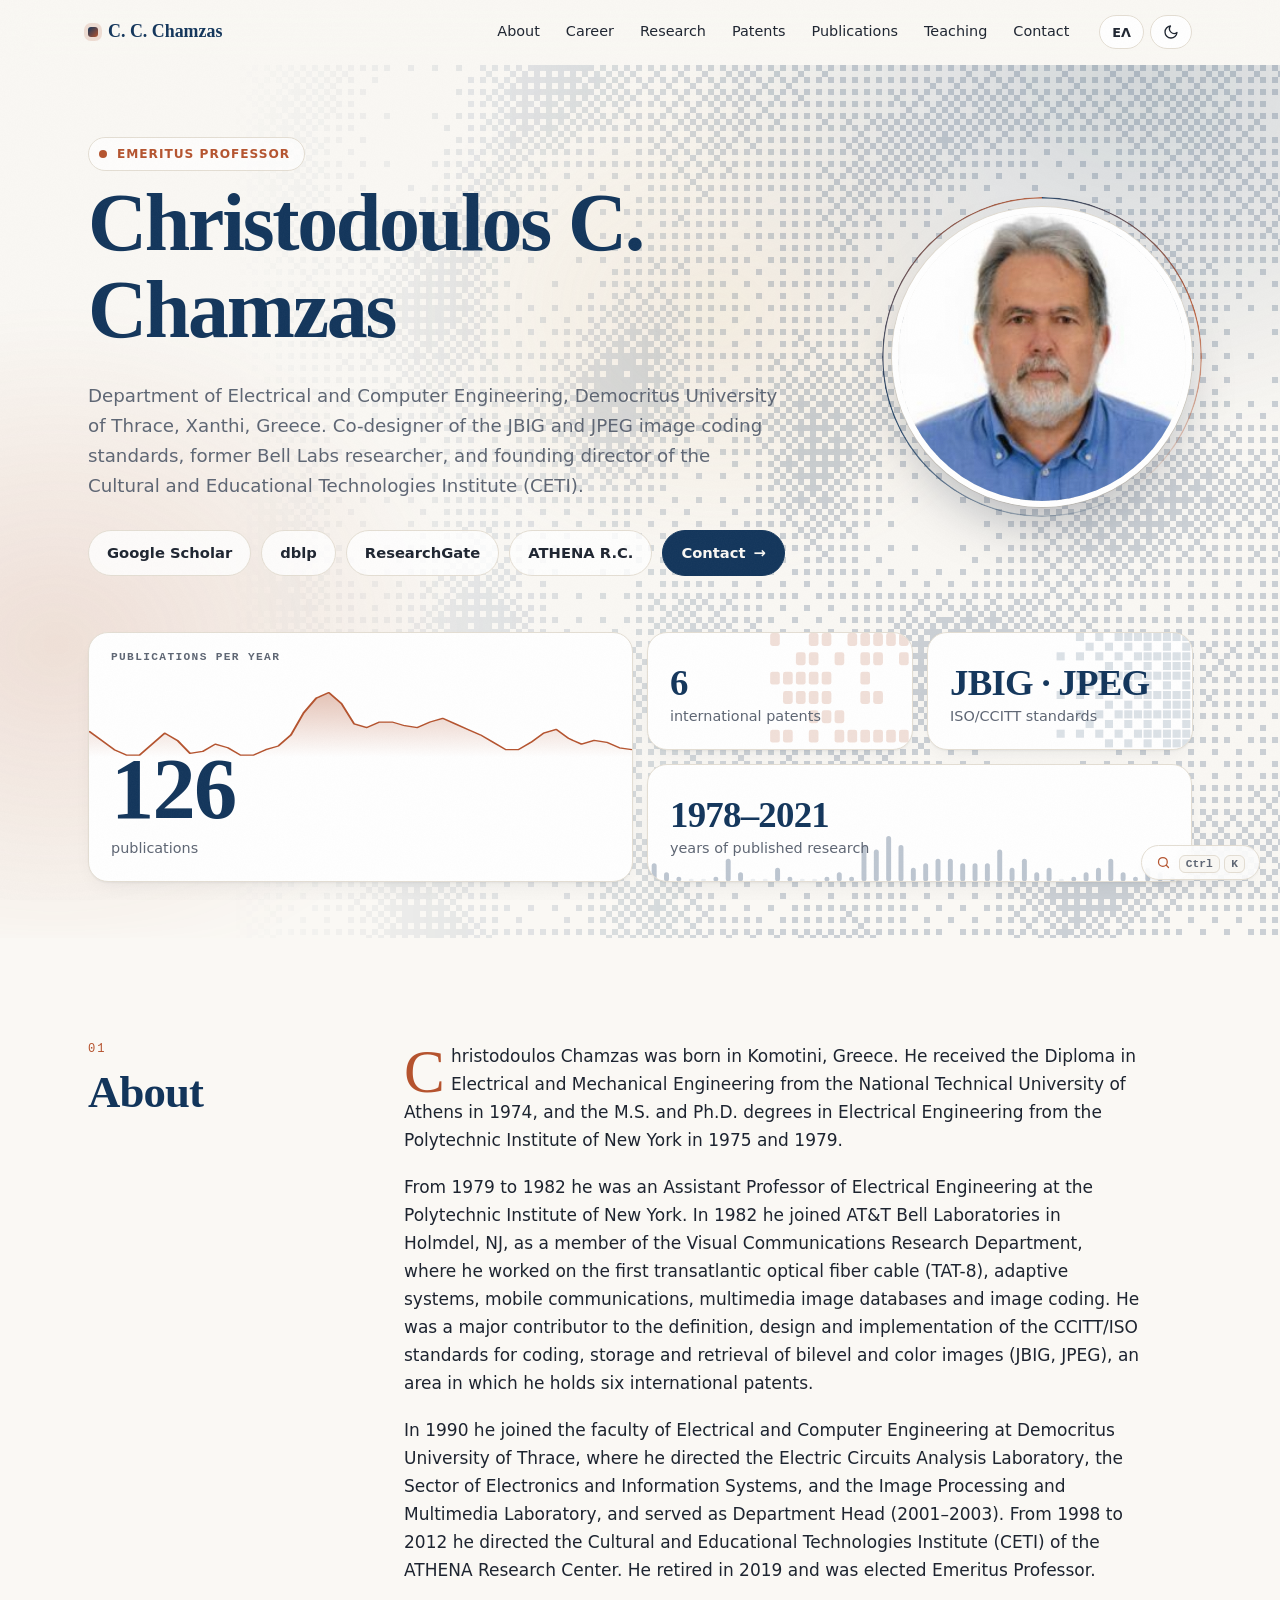
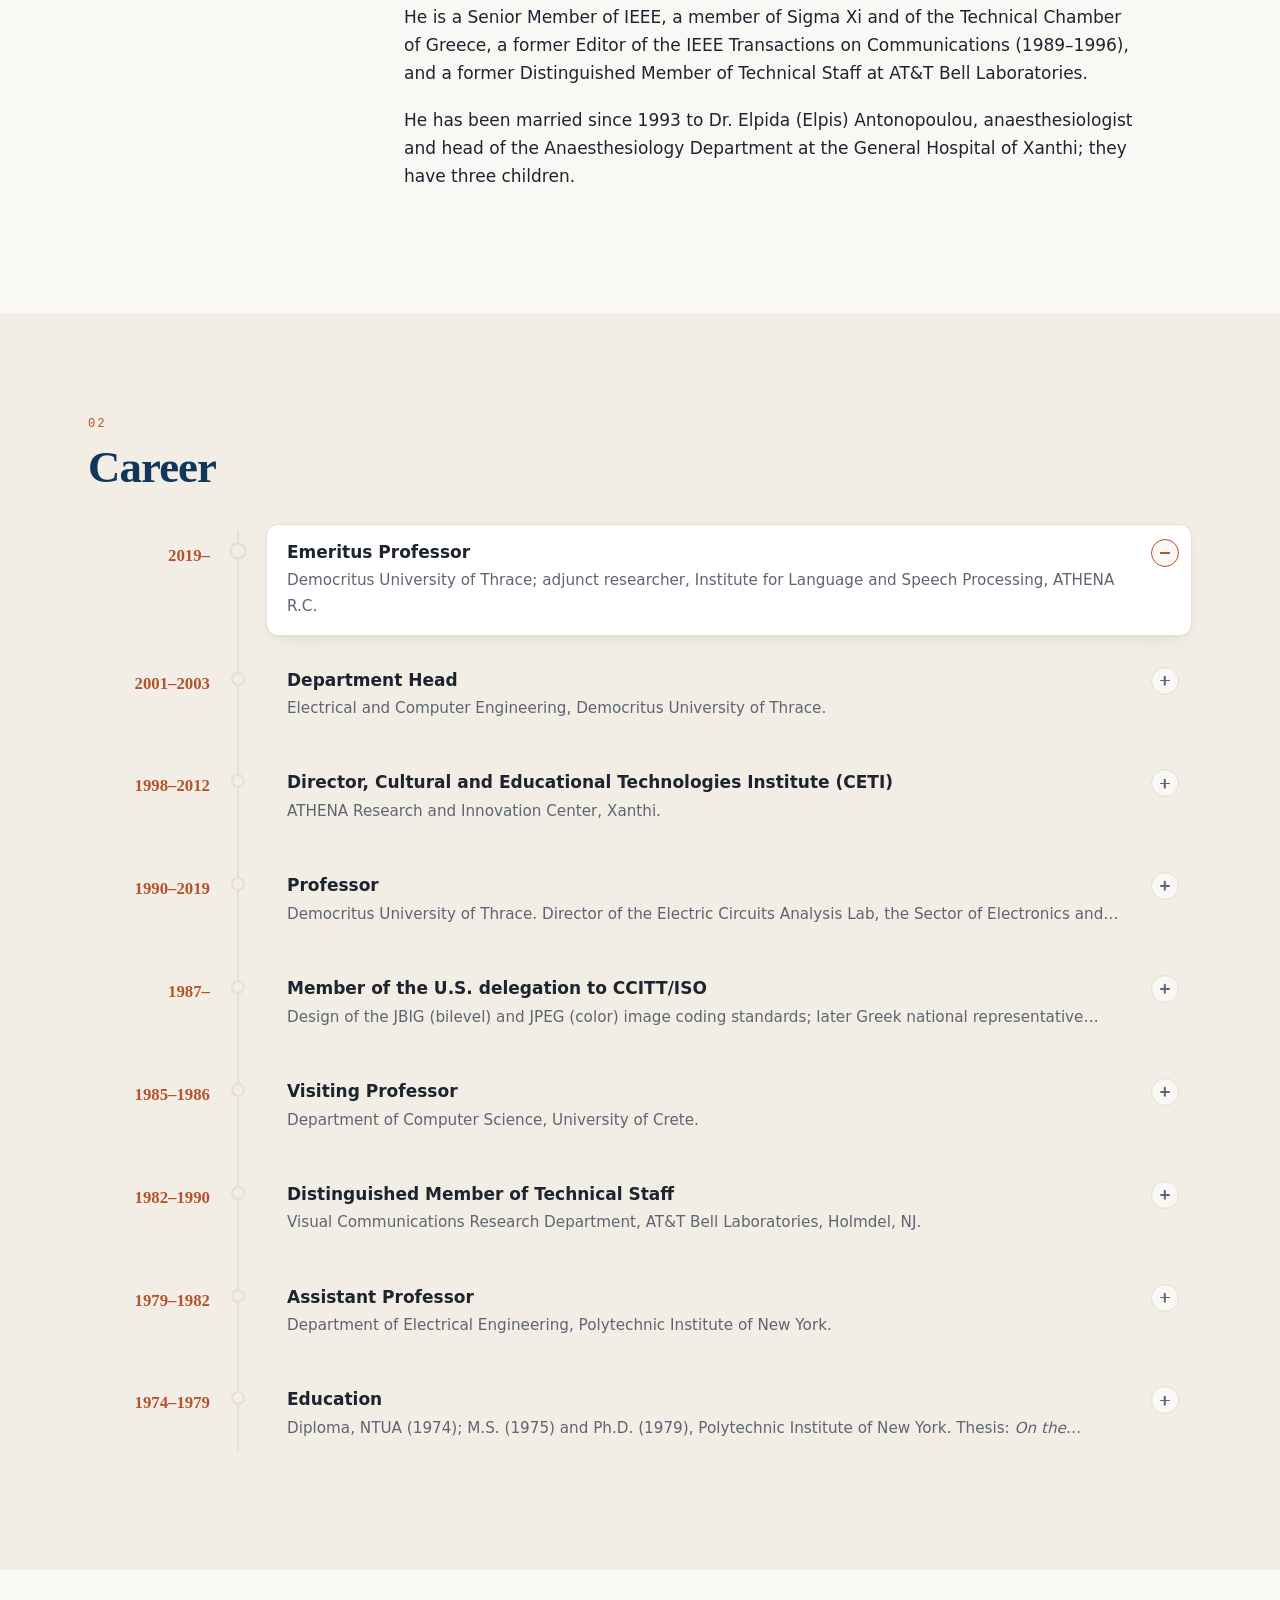
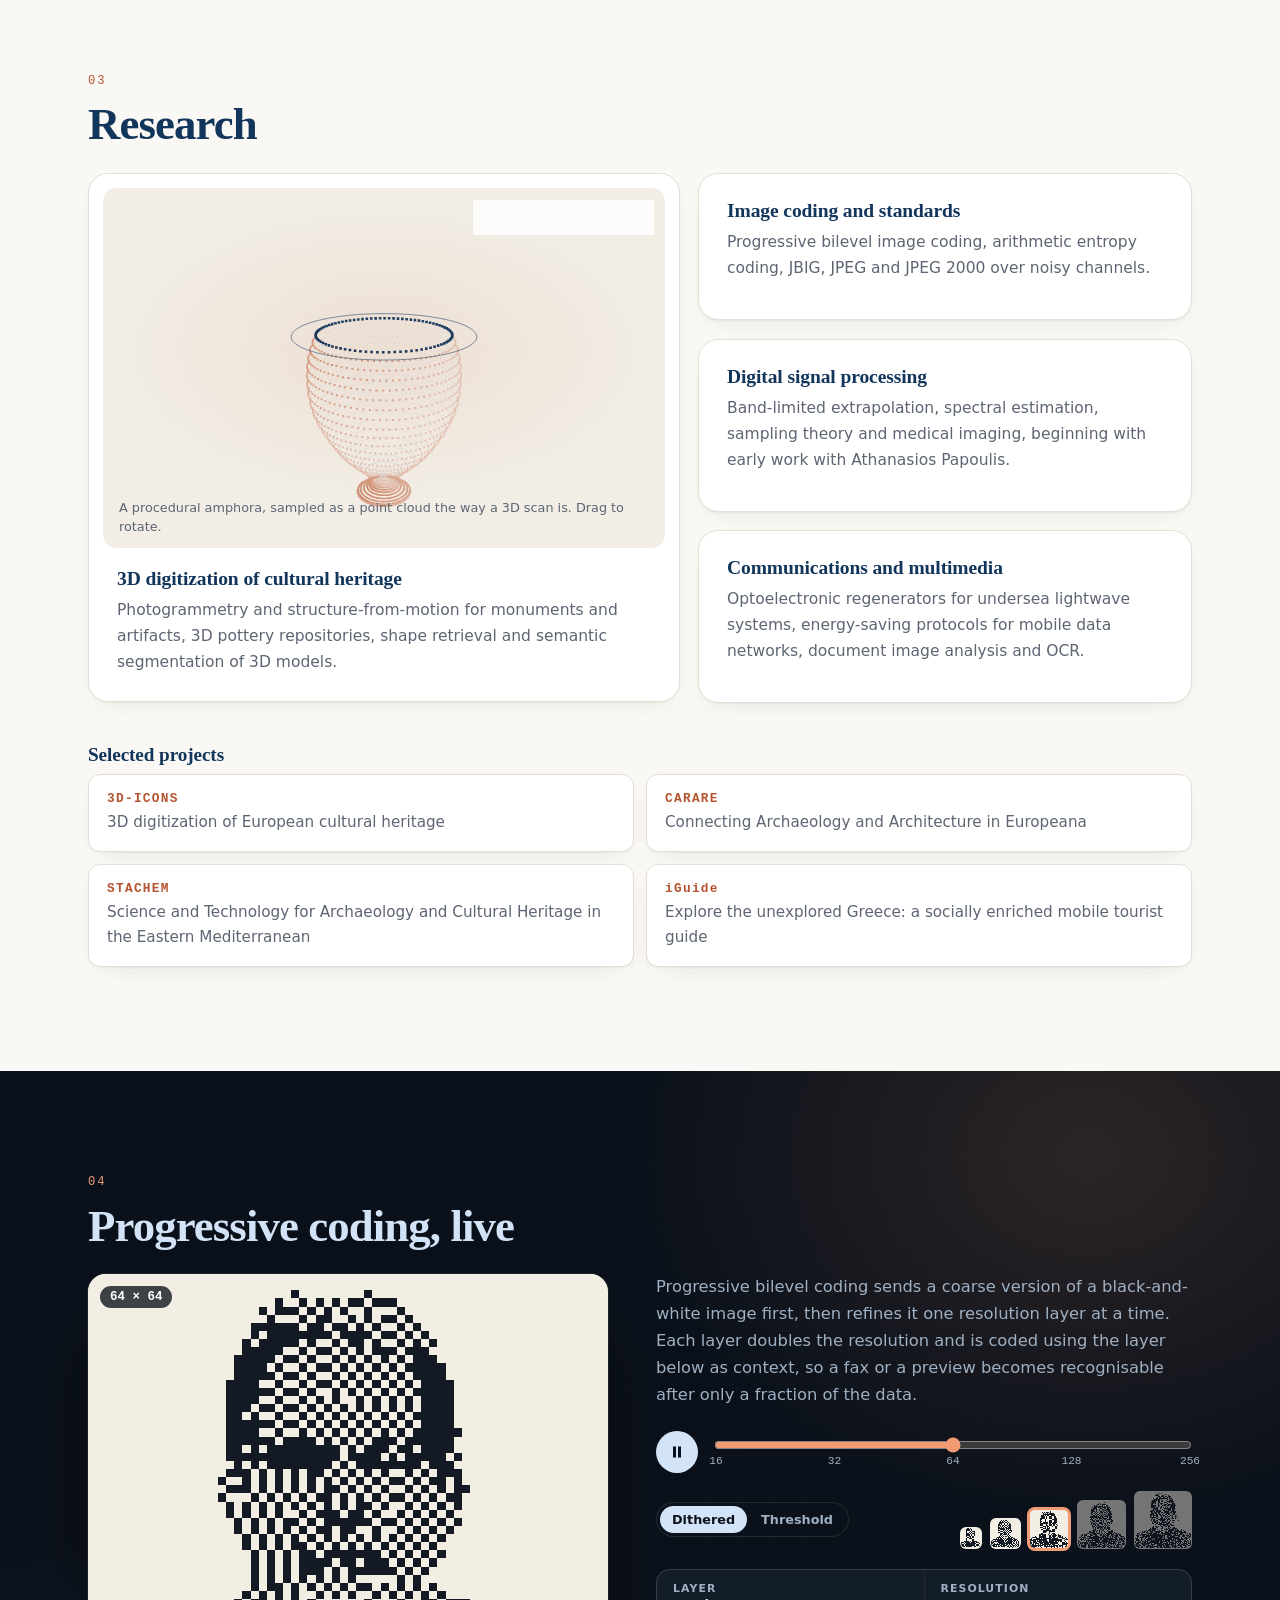
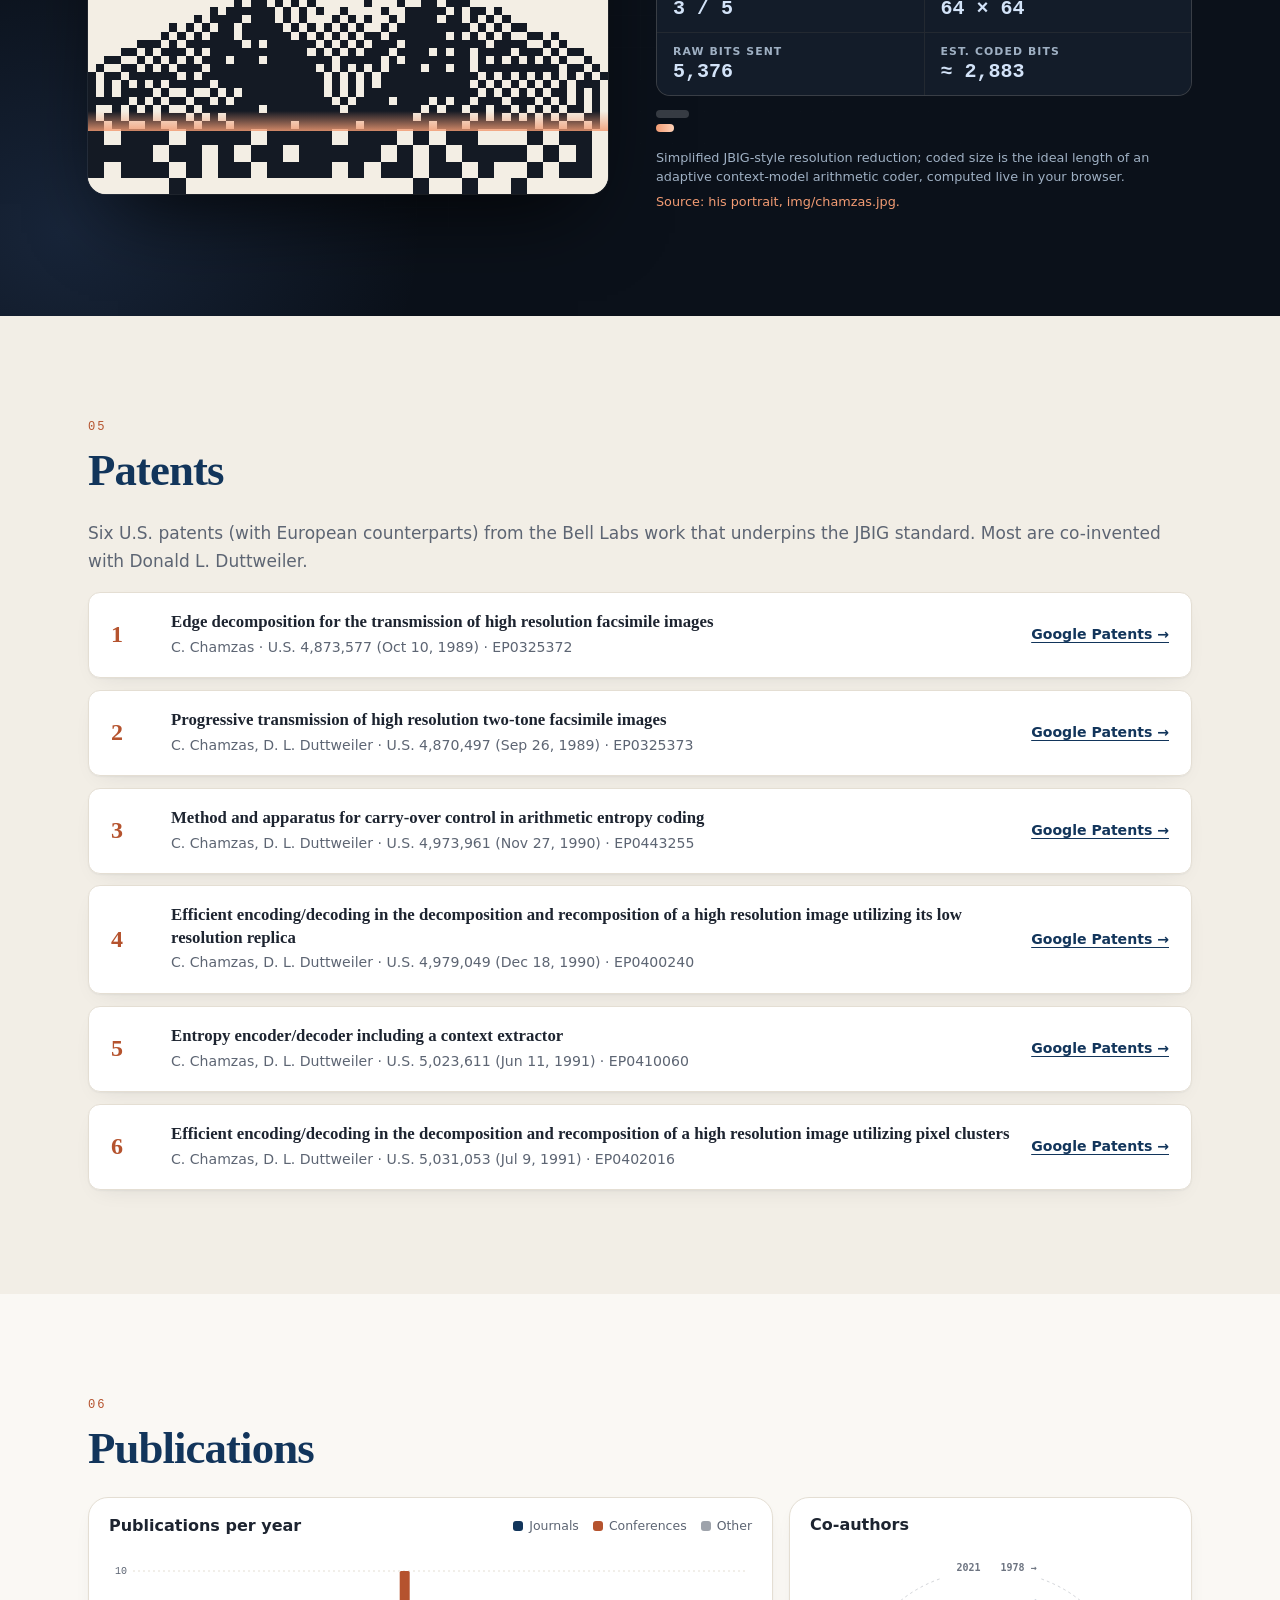
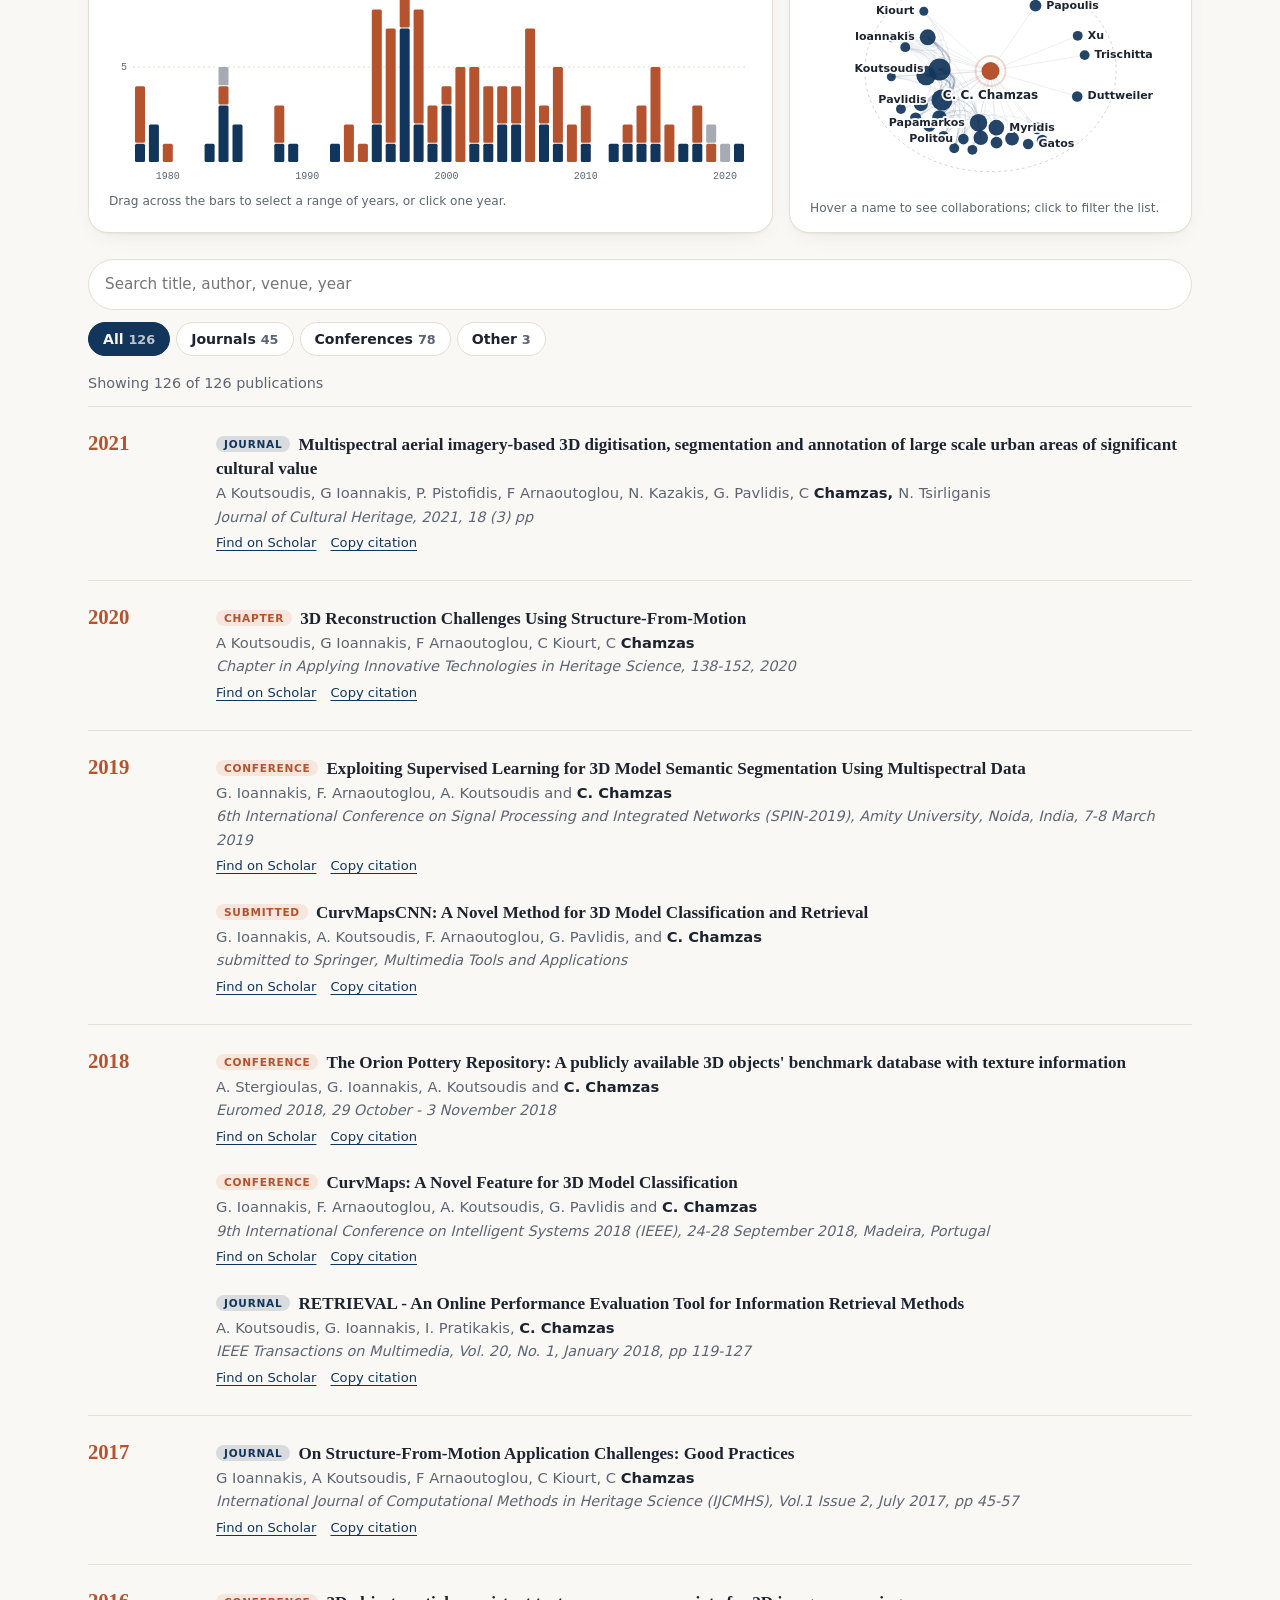
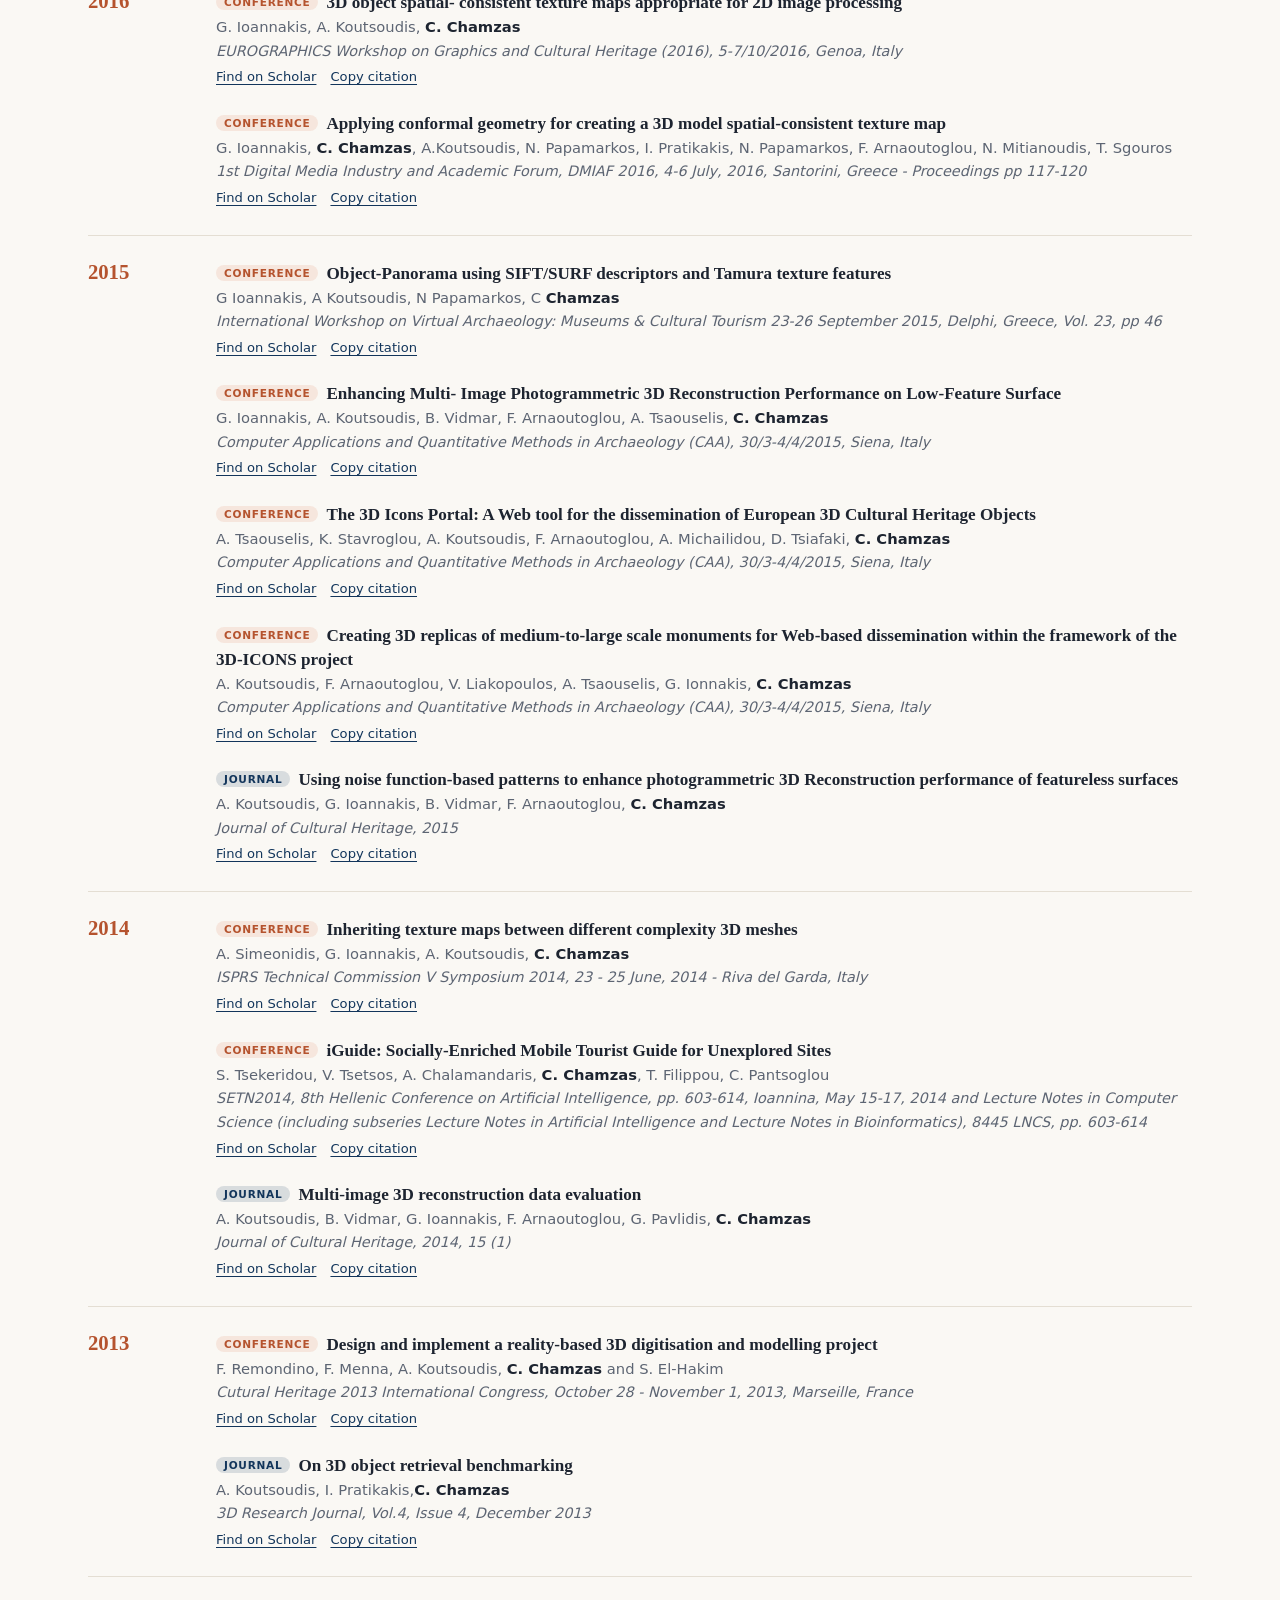
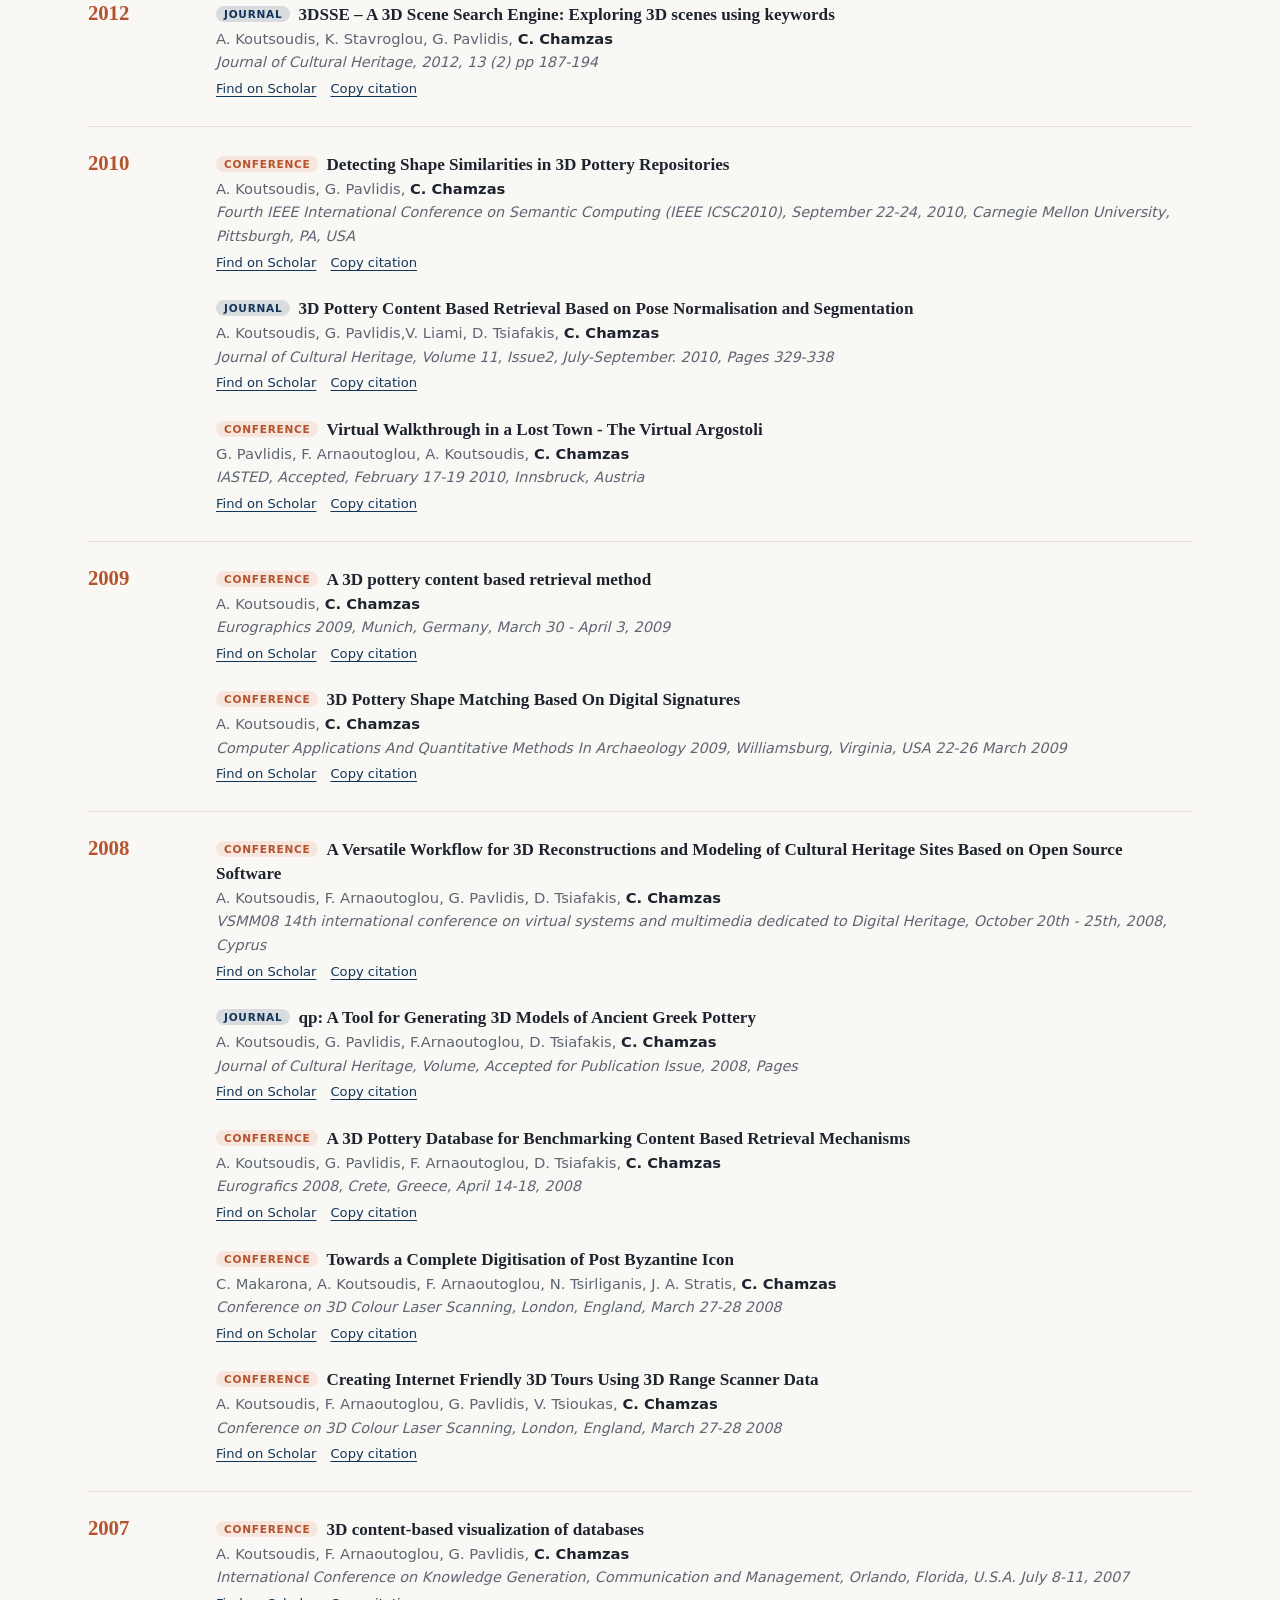
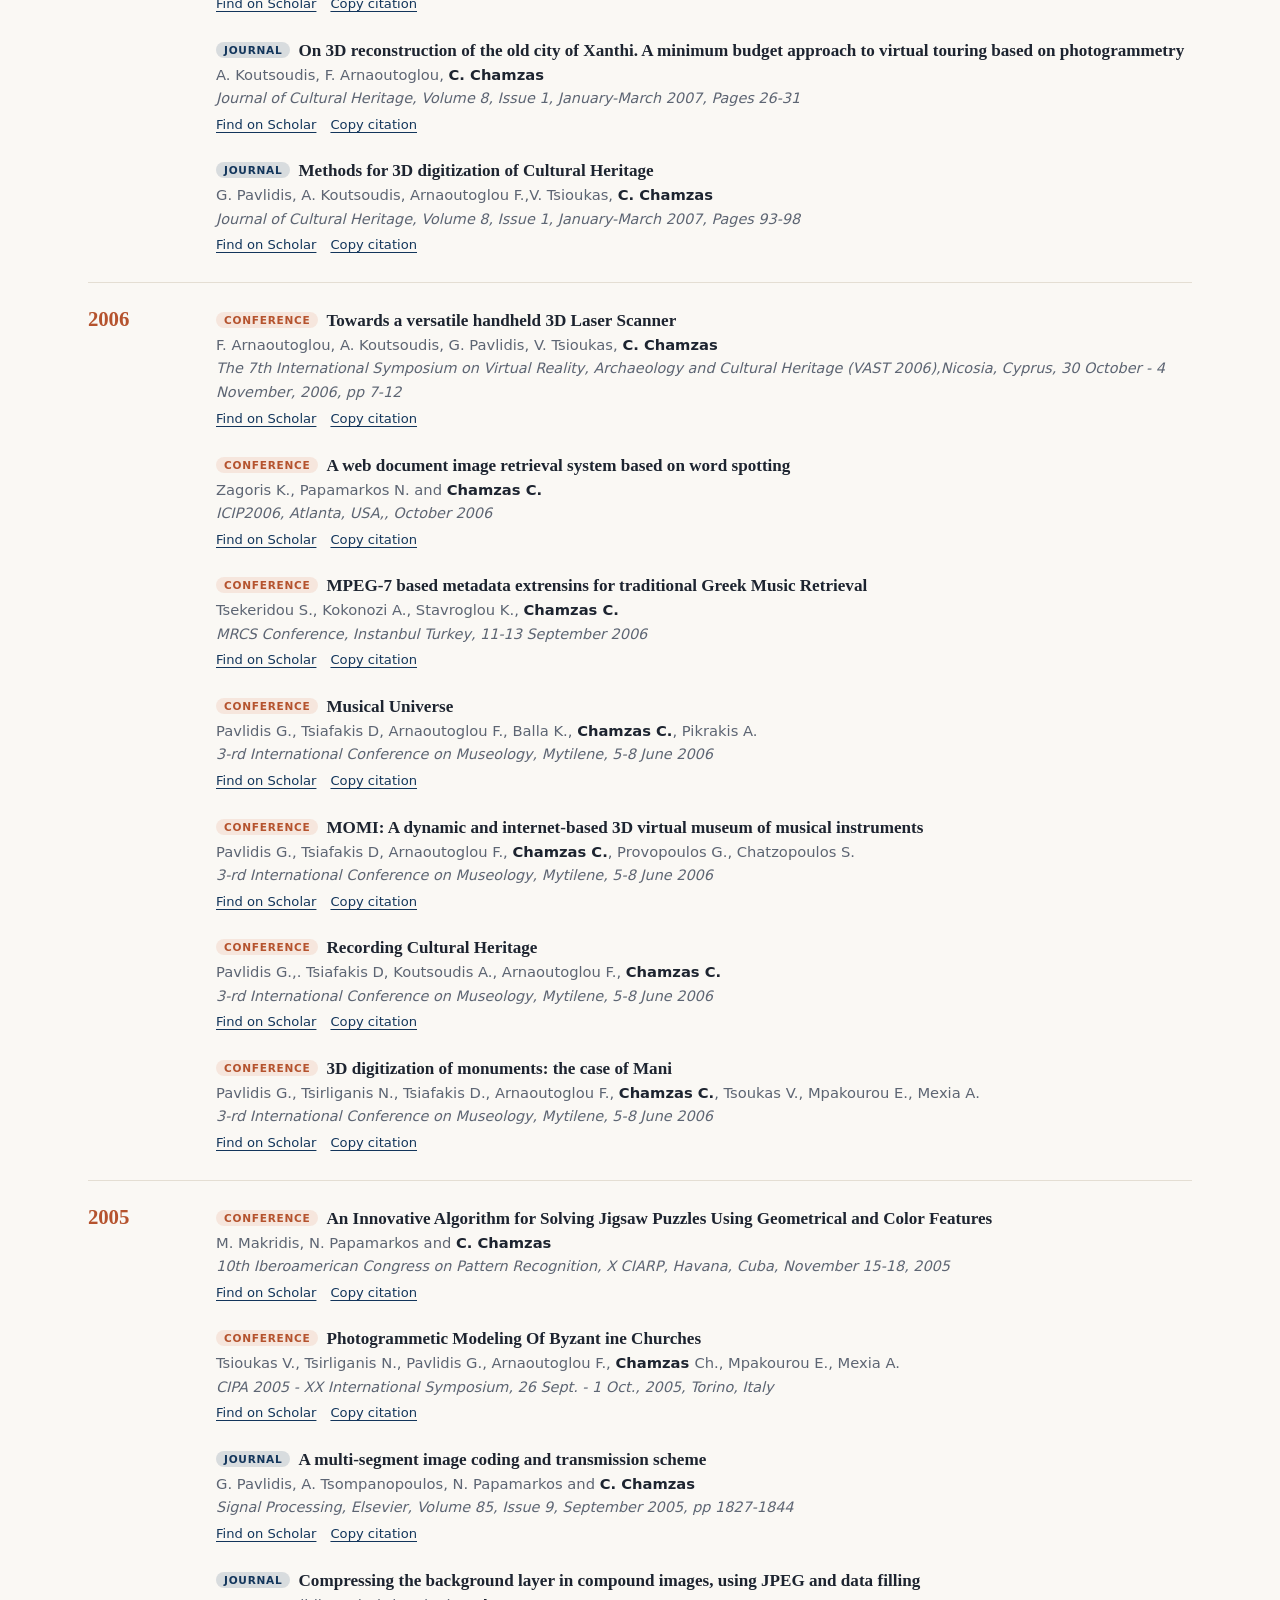
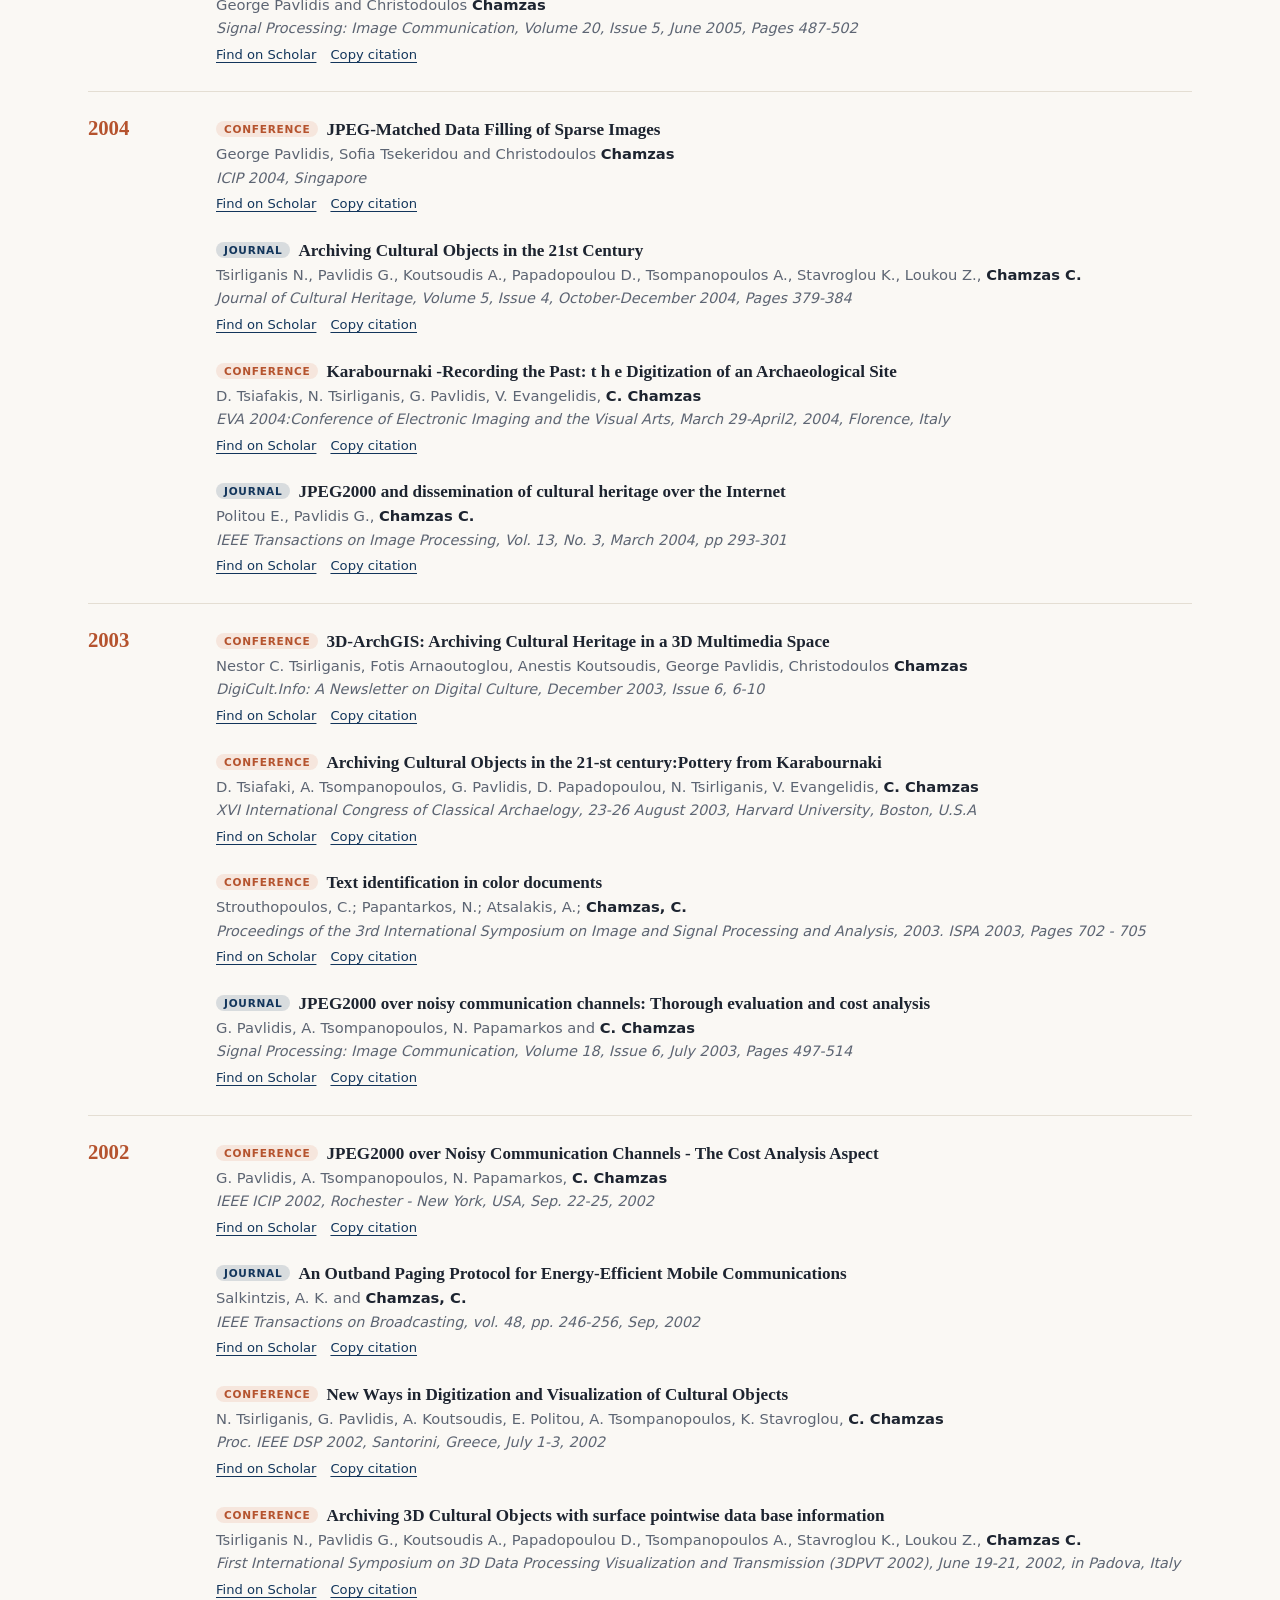
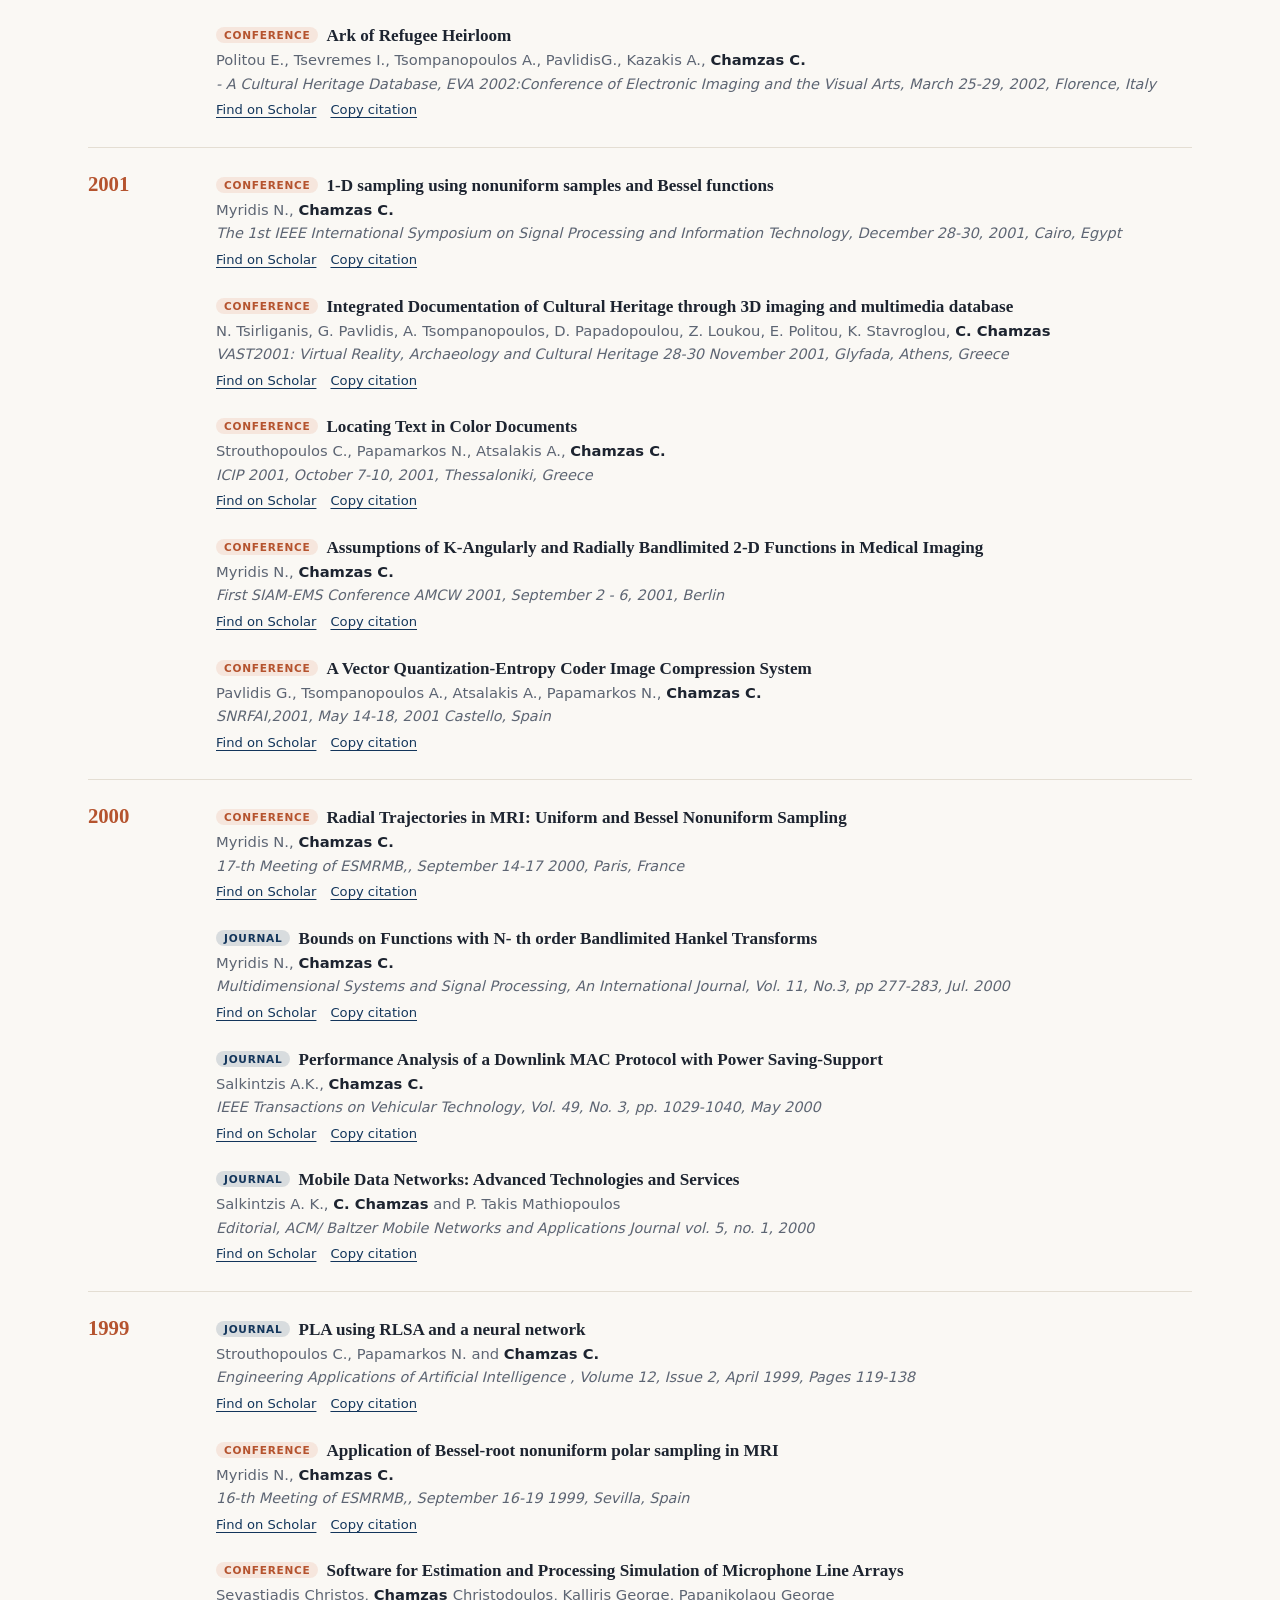
==== index.html @ 230f62c9 "upload site" ====
<!doctype html>
<html lang="en">
<head>
<meta charset="utf-8">
<meta name="viewport" content="width=device-width, initial-scale=1">
<title>Christodoulos C. Chamzas | Emeritus Professor, Democritus University of Thrace</title>
<meta name="description" content="Christodoulos C. Chamzas, Emeritus Professor of Electrical and Computer Engineering, Democritus University of Thrace. Image coding (JBIG, JPEG), digital signal processing, and 3D digitization of cultural heritage.">
<meta name="color-scheme" content="light dark">
<meta name="theme-color" content="#12355b">
<meta name="author" content="Christodoulos C. Chamzas">
<link rel="icon" href="data:image/svg+xml,%3Csvg xmlns='http://www.w3.org/2000/svg' viewBox='0 0 64 64'%3E%3Crect width='64' height='64' rx='14' fill='%2312355b'/%3E%3Ctext x='32' y='44' font-family='Georgia,serif' font-size='34' font-weight='700' text-anchor='middle' fill='%23f4efe6'%3ECC%3C/text%3E%3C/svg%3E">
<link rel="apple-touch-icon" href="img/chamzas.jpg">
<meta property="og:type" content="profile">
<meta property="og:title" content="Christodoulos C. Chamzas, Emeritus Professor">
<meta property="og:description" content="Emeritus Professor of Electrical and Computer Engineering, Democritus University of Thrace. Image coding (JBIG, JPEG), signal processing and 3D digitization of cultural heritage.">
<meta property="og:image" content="img/chamzas.jpg">
<meta property="og:locale" content="en_US">
<meta property="og:locale:alternate" content="el_GR">
<meta name="twitter:card" content="summary">
<script type="application/ld+json">
{"@context":"https://schema.org","@type":"Person","name":"Christodoulos C. Chamzas","alternateName":"Χριστόδουλος Χαμζάς",
 "jobTitle":"Emeritus Professor","affiliation":{"@type":"CollegeOrUniversity","name":"Democritus University of Thrace"},
 "alumniOf":{"@type":"CollegeOrUniversity","name":"Polytechnic Institute of New York"},
 "knowsAbout":["Image coding","JBIG","JPEG","Digital signal processing","3D digitization","Cultural heritage"],
 "sameAs":["https://scholar.google.gr/citations?user=bjpi_U8AAAAJ","https://www.researchgate.net/profile/Christodoulos-Chamzas","https://www.athenarc.gr/en/people/238","http://dsp.ee.duth.gr/~chamzas/"]}
</script>
<link rel="stylesheet" href="core.css">
<link rel="stylesheet" href="style.css">
<script>
  // Apply saved language and theme before first paint to avoid a flash.
  (function () {
    var lang = localStorage.getItem('lang') || 'en';
    var theme = localStorage.getItem('theme');
    document.documentElement.lang = lang;
    if (theme) document.documentElement.dataset.theme = theme;
    document.documentElement.classList.add('js');
  })();
</script>
</head>
<body>
<a class="skip" href="#about"><span class="en">Skip to content</span><span class="el">Μετάβαση στο περιεχόμενο</span></a>

<header class="topbar">
  <nav class="wrap nav">
    <a class="brand" href="#top">
      <span class="en">C. C. Chamzas</span><span class="el">Χ. Χ. Χαμζάς</span>
    </a>
    <button class="menu-btn" aria-label="Menu" aria-expanded="false"><span></span></button>
    <ul class="links">
      <li><a href="#about"><span class="en">About</span><span class="el">Βιογραφικό</span></a></li>
      <li><a href="#career"><span class="en">Career</span><span class="el">Πορεία</span></a></li>
      <li><a href="#research"><span class="en">Research</span><span class="el">Έρευνα</span></a></li>
      <li><a href="#patents"><span class="en">Patents</span><span class="el">Ευρεσιτεχνίες</span></a></li>
      <li><a href="#publications"><span class="en">Publications</span><span class="el">Δημοσιεύσεις</span></a></li>
      <li><a href="#teaching"><span class="en">Teaching</span><span class="el">Διδασκαλία</span></a></li>
      <li><a href="#contact"><span class="en">Contact</span><span class="el">Επικοινωνία</span></a></li>
    </ul>
    <div class="toggles">
      <button id="lang-btn" class="pill magnetic" title="Ελληνικά / English"><span class="en">ΕΛ</span><span class="el">EN</span></button>
      <button id="theme-btn" class="pill magnetic" data-label-en="Toggle dark mode" data-label-el="Εναλλαγή σκούρου θέματος">&#9680;</button>
    </div>
  </nav>
</header>

<main id="top">

  <!-- Hero -->
  <section class="hero">
    <canvas class="hero-canvas" id="hero-canvas" aria-hidden="true"></canvas>
    <div class="wrap hero-grid">
      <div class="hero-text">
        <p class="eyebrow rise" style="--d:0">
          <span class="en">Emeritus Professor</span><span class="el">Ομότιμος Καθηγητής</span>
        </p>
        <h1>
          <span class="en">Christodoulos C. Chamzas</span><span class="el">Χριστόδουλος Χ. Χαμζάς</span>
        </h1>
        <p class="lede rise" style="--d:3">
          <span class="en">Department of Electrical and Computer Engineering, Democritus University of Thrace, Xanthi, Greece.
            Co-designer of the JBIG and JPEG image coding standards, former Bell Labs researcher, and founding
            director of the Cultural and Educational Technologies Institute (CETI).</span>
          <span class="el">Τμήμα Ηλεκτρολόγων Μηχανικών και Μηχανικών Υπολογιστών, Δημοκρίτειο Πανεπιστήμιο Θράκης, Ξάνθη.
            Συνδιαμορφωτής των προτύπων κωδικοποίησης εικόνας JBIG και JPEG, πρώην ερευνητής των Bell Laboratories
            και Διευθυντής του Ινστιτούτου Πολιτιστικής και Εκπαιδευτικής Τεχνολογίας (ΙΠΕΤ).</span>
        </p>
        <ul class="hero-links rise" style="--d:4">
          <li><a class="magnetic" href="https://scholar.google.gr/citations?user=bjpi_U8AAAAJ&amp;hl=en" target="_blank" rel="noopener">Google Scholar</a></li>
          <li><a class="magnetic" href="https://dblp.org/search?q=Christodoulos+Chamzas" target="_blank" rel="noopener">dblp</a></li>
          <li><a class="magnetic" href="https://www.researchgate.net/profile/Christodoulos-Chamzas" target="_blank" rel="noopener">ResearchGate</a></li>
          <li><a class="magnetic" href="https://www.athenarc.gr/en/people/238" target="_blank" rel="noopener">ATHENA R.C.</a></li>
          <li><a href="#contact" class="primary magnetic"><span class="en">Contact</span><span class="el">Επικοινωνία</span></a></li>
        </ul>
      </div>
      <div class="portrait-frame rise" style="--d:2">
        <img class="portrait" src="img/chamzas.jpg" alt="Portrait of Christodoulos C. Chamzas" width="220" height="220">
      </div>
    </div>
    <div class="wrap bento stats">
      <div class="tile fx-card big">
        <div class="tile-art" id="art-pubs" aria-hidden="true"></div>
        <p class="tile-kicker"><span class="en">Publications per year</span><span class="el">Δημοσιεύσεις ανά έτος</span></p>
        <strong id="stat-pubs" data-count="126">126</strong><span class="en">publications</span><span class="el">δημοσιεύσεις</span>
      </div>
      <div class="tile fx-card">
        <div class="tile-art" id="art-pat" aria-hidden="true"></div>
        <strong data-count="6">6</strong><span class="en">international patents</span><span class="el">διεθνή διπλώματα ευρεσιτεχνίας</span>
      </div>
      <div class="tile fx-card std">
        <div class="tile-art" id="art-std" aria-hidden="true"></div>
        <strong>JBIG · JPEG</strong><span class="en">ISO/CCITT standards</span><span class="el">πρότυπα ISO/CCITT</span>
      </div>
      <div class="tile fx-card wide">
        <div class="tile-art" id="art-years" aria-hidden="true"></div>
        <strong>1978&ndash;2021</strong><span class="en">years of published research</span><span class="el">χρόνια δημοσιευμένης έρευνας</span>
      </div>
    </div>
  </section>

  <!-- About -->
  <section id="about" class="section">
    <div class="wrap two-col">
      <h2><span class="en">About</span><span class="el">Σύντομο βιογραφικό</span></h2>
      <div class="prose">
        <div class="en">
          <p>Christodoulos Chamzas was born in Komotini, Greece. He received the Diploma in Electrical and Mechanical
            Engineering from the National Technical University of Athens in 1974, and the M.S. and Ph.D. degrees in
            Electrical Engineering from the Polytechnic Institute of New York in 1975 and 1979.</p>
          <p>From 1979 to 1982 he was an Assistant Professor of Electrical Engineering at the Polytechnic Institute of
            New York. In 1982 he joined AT&amp;T Bell Laboratories in Holmdel, NJ, as a member of the Visual
            Communications Research Department, where he worked on the first transatlantic optical fiber cable (TAT-8),
            adaptive systems, mobile communications, multimedia image databases and image coding. He was a major
            contributor to the definition, design and implementation of the CCITT/ISO standards for coding, storage and
            retrieval of bilevel and color images (JBIG, JPEG), an area in which he holds six international patents.</p>
          <p>In 1990 he joined the faculty of Electrical and Computer Engineering at Democritus University of Thrace,
            where he directed the Electric Circuits Analysis Laboratory, the Sector of Electronics and Information
            Systems, and the Image Processing and Multimedia Laboratory, and served as Department Head (2001&ndash;2003).
            From 1998 to 2012 he directed the Cultural and Educational Technologies Institute (CETI) of the ATHENA
            Research Center. He retired in 2019 and was elected Emeritus Professor.</p>
          <p>He is a Senior Member of IEEE, a member of Sigma Xi and of the Technical Chamber of Greece, a former
            Editor of the IEEE Transactions on Communications (1989&ndash;1996), and a former Distinguished Member of
            Technical Staff at AT&amp;T Bell Laboratories.</p>
          <p class="family">He has been married since 1993 to Dr. Elpida (Elpis) Antonopoulou, anaesthesiologist and head of the Anaesthesiology Department at the General Hospital of Xanthi; they have three children.</p>
        </div>
        <div class="el">
          <p>Ο Χριστόδουλος Χαμζάς γεννήθηκε στην Κομοτηνή. Πήρε το Δίπλωμα Ηλεκτρολόγου Μηχανολόγου Μηχανικού από
            το Εθνικό Μετσόβιο Πολυτεχνείο το 1974 και το Μάστερ και το Διδακτορικό από το Polytechnic Institute of
            New York το 1975 και 1979 αντίστοιχα. Κατά τη διάρκεια των σπουδών του εργάστηκε σε βιομηχανίες στην
            Ελλάδα, την Πορτογαλία, την Αγγλία και τις Ηνωμένες Πολιτείες.</p>
          <p>Από το 1979 έως το 1982 ήταν Assistant Professor στο Τμήμα Ηλεκτρολόγων Μηχανικών του Polytechnic
            Institute of New York. Από το 1982 έως το 1990 εργάστηκε στα Bell Laboratories, στο Holmdel του New Jersey,
            ως ερευνητής του Visual Communications Research Department. Εκεί ασχολήθηκε με την κατασκευή του πρώτου
            οπτικού υπερατλαντικού καλωδίου (TAT-8), με αυτοπροσαρμοζόμενα συστήματα, κινητές τηλεπικοινωνίες, βάσεις
            δεδομένων εικόνων και συμπίεση εικόνων. Από το 1987 ήταν μέλος της αντιπροσωπείας των Ηνωμένων Πολιτειών
            στο CCITT και στον ISO, όπου διαδραμάτισε σημαντικό ρόλο στη σχεδίαση των προτύπων κωδικοποίησης έγχρωμων
            (JPEG) και ασπρόμαυρων (JBIG) εικόνων, περιοχή στην οποία κατέχει έξι διεθνή διπλώματα ευρεσιτεχνίας.</p>
          <p>Από το 1990 είναι Καθηγητής στο Δημοκρίτειο Πανεπιστήμιο Θράκης, όπου διετέλεσε Διευθυντής του
            Εργαστηρίου Ανάλυσης Ηλεκτρικών Κυκλωμάτων, του Τομέα Ηλεκτρονικής και Τεχνολογίας Συστημάτων Πληροφορικής
            και Πρόεδρος του Τμήματος (2001&ndash;2003). Από το 1998 έως το 2012 ήταν Διευθυντής του Ινστιτούτου
            Πολιτιστικής και Εκπαιδευτικής Τεχνολογίας (ΙΠΕΤ) του Ερευνητικού Κέντρου «Αθηνά». Συνταξιοδοτήθηκε το
            2019 και εξελέγη Ομότιμος Καθηγητής.</p>
          <p>Είναι Senior Member του IEEE, μέλος του Sigma Xi, διακεκριμένος ερευνητής των AT&amp;T Bell Laboratories
            και μέλος του Τεχνικού Επιμελητηρίου Ελλάδας. Διετέλεσε συντάκτης για τις Ψηφιακές Τηλεπικοινωνίες στο
            περιοδικό IEEE Transactions on Communications.</p>
          <p class="family">Είναι παντρεμένος από το 1993 με τη Δρ. Ελπίδα Αντωνοπούλου, αναισθησιολόγο και Συντονίστρια Διευθύντρια του Αναισθησιολογικού Τμήματος του Γ.Ν. Ξάνθης· έχουν τρία παιδιά.</p>
        </div>
      </div>
    </div>
  </section>

  <!-- Career timeline -->
  <section id="career" class="section alt">
    <div class="wrap">
      <h2><span class="en">Career</span><span class="el">Επαγγελματική πορεία</span></h2>
      <ol class="timeline">
        <li><time>2019&ndash;</time>
          <div><b class="en">Emeritus Professor</b><b class="el">Ομότιμος Καθηγητής</b>
          <p class="en">Democritus University of Thrace; adjunct researcher, Institute for Language and Speech Processing, ATHENA R.C.</p>
          <p class="el">Δημοκρίτειο Πανεπιστήμιο Θράκης· συνεργαζόμενος ερευνητής, Ινστιτούτο Επεξεργασίας του Λόγου, Ε.Κ. «Αθηνά».</p></div></li>
        <li><time>2001&ndash;2003</time>
          <div><b class="en">Department Head</b><b class="el">Πρόεδρος Τμήματος</b>
          <p class="en">Electrical and Computer Engineering, Democritus University of Thrace.</p>
          <p class="el">Τμήμα Ηλεκτρολόγων Μηχανικών και Μηχανικών Υπολογιστών, Δ.Π.Θ.</p></div></li>
        <li><time>1998&ndash;2012</time>
          <div><b class="en">Director, Cultural and Educational Technologies Institute (CETI)</b><b class="el">Διευθυντής, Ινστιτούτο Πολιτιστικής και Εκπαιδευτικής Τεχνολογίας (ΙΠΕΤ)</b>
          <p class="en">ATHENA Research and Innovation Center, Xanthi.</p>
          <p class="el">Ερευνητικό Κέντρο «Αθηνά», Ξάνθη.</p></div></li>
        <li><time>1990&ndash;2019</time>
          <div><b class="en">Professor</b><b class="el">Καθηγητής</b>
          <p class="en">Democritus University of Thrace. Director of the Electric Circuits Analysis Lab, the Sector of Electronics and Information Systems, and the Image Processing and Multimedia Lab.</p>
          <p class="el">Δημοκρίτειο Πανεπιστήμιο Θράκης. Διευθυντής του Εργαστηρίου Ανάλυσης Ηλεκτρικών Κυκλωμάτων, του Τομέα Ηλεκτρονικής και Τεχνολογίας Συστημάτων Πληροφορικής και της Μονάδας Επεξεργασίας Εικόνας και Πολυμέσων.</p></div></li>
        <li><time>1987&ndash;</time>
          <div><b class="en">Member of the U.S. delegation to CCITT/ISO</b><b class="el">Μέλος της αντιπροσωπείας των Η.Π.Α. στο CCITT/ISO</b>
          <p class="en">Design of the JBIG (bilevel) and JPEG (color) image coding standards; later Greek national representative (ELOT).</p>
          <p class="el">Σχεδίαση των προτύπων JBIG και JPEG· αργότερα εθνικός εκπρόσωπος της Ελλάδας (ΕΛΟΤ).</p></div></li>
        <li><time>1985&ndash;1986</time>
          <div><b class="en">Visiting Professor</b><b class="el">Επισκέπτης Καθηγητής</b>
          <p class="en">Department of Computer Science, University of Crete.</p>
          <p class="el">Τμήμα Επιστήμης Υπολογιστών, Πανεπιστήμιο Κρήτης.</p></div></li>
        <li><time>1982&ndash;1990</time>
          <div><b class="en">Distinguished Member of Technical Staff</b><b class="el">Διακεκριμένος Ερευνητής</b>
          <p class="en">Visual Communications Research Department, AT&amp;T Bell Laboratories, Holmdel, NJ.</p>
          <p class="el">Visual Communications Research Department, AT&amp;T Bell Laboratories, Holmdel, N.J.</p></div></li>
        <li><time>1979&ndash;1982</time>
          <div><b class="en">Assistant Professor</b><b class="el">Επίκουρος Καθηγητής</b>
          <p class="en">Department of Electrical Engineering, Polytechnic Institute of New York.</p>
          <p class="el">Τμήμα Ηλεκτρολόγων Μηχανικών, Polytechnic Institute of New York.</p></div></li>
        <li><time>1974&ndash;1979</time>
          <div><b class="en">Education</b><b class="el">Σπουδές</b>
          <p class="en">Diploma, NTUA (1974); M.S. (1975) and Ph.D. (1979), Polytechnic Institute of New York. Thesis: <i>On the Extrapolation of Bandlimited Functions</i>.</p>
          <p class="el">Δίπλωμα, Ε.Μ.Π. (1974)· M.S. (1975) και Ph.D. (1979), Polytechnic Institute of New York. Διατριβή: <i>On the Extrapolation of Bandlimited Functions</i>.</p></div></li>
      </ol>
    </div>
  </section>

  <!-- Research -->
  <section id="research" class="section">
    <div class="wrap">
      <h2><span class="en">Research</span><span class="el">Ερευνητικά ενδιαφέροντα</span></h2>
      <div class="research-grid">
        <article class="card fx-card r-3d">
          <figure class="amphora no-print">
            <canvas id="amphora" role="img" data-label-en="Rotating 3D point cloud of a procedurally generated amphora" data-label-el="Περιστρεφόμενο τρισδιάστατο νέφος σημείων ενός διαδικαστικά παραγόμενου αμφορέα"></canvas>
            <div class="amphora-ui">
              <div class="seg" id="amphora-mode" role="group" data-label-en="Display mode" data-label-el="Τρόπος απεικόνισης">
                <button type="button" data-mode="points" aria-pressed="true"><span class="en">Points</span><span class="el">Σημεία</span></button>
                <button type="button" data-mode="wire" aria-pressed="false"><span class="en">Wireframe</span><span class="el">Πλέγμα</span></button>
              </div>
            </div>
            <figcaption class="demo-cap"><span class="en">A procedural amphora, sampled as a point cloud the way a 3D scan is. Drag to rotate.</span><span class="el">Ένας διαδικαστικός αμφορέας, δειγματοληπτημένος ως νέφος σημείων όπως σε μια τρισδιάστατη σάρωση. Σύρετε για περιστροφή.</span></figcaption>
          </figure>
          <h3><span class="en">3D digitization of cultural heritage</span><span class="el">Τρισδιάστατη ψηφιοποίηση πολιτιστικής κληρονομιάς</span></h3>
          <p class="en">Photogrammetry and structure-from-motion for monuments and artifacts, 3D pottery repositories, shape retrieval and semantic segmentation of 3D models.</p>
          <p class="el">Φωτογραμμετρία και structure-from-motion για μνημεία και αντικείμενα, τρισδιάστατα αποθετήρια κεραμικής, ανάκτηση σχήματος και σημασιολογική κατάτμηση τρισδιάστατων μοντέλων.</p>
        </article>
        <article class="card fx-card tilt">
          <h3><span class="en">Image coding and standards</span><span class="el">Κωδικοποίηση εικόνας και πρότυπα</span></h3>
          <p class="en">Progressive bilevel image coding, arithmetic entropy coding, JBIG, JPEG and JPEG 2000 over noisy channels.</p>
          <p class="el">Προοδευτική κωδικοποίηση ασπρόμαυρων εικόνων, αριθμητική κωδικοποίηση εντροπίας, JBIG, JPEG και JPEG 2000 σε θορυβώδη κανάλια.</p>
        </article>
        <article class="card fx-card tilt">
          <h3><span class="en">Digital signal processing</span><span class="el">Ψηφιακή επεξεργασία σήματος</span></h3>
          <p class="en">Band-limited extrapolation, spectral estimation, sampling theory and medical imaging, beginning with early work with Athanasios Papoulis.</p>
          <p class="el">Παρεμβολή σημάτων περιορισμένου εύρους ζώνης, εκτίμηση φάσματος, θεωρία δειγματοληψίας και ιατρική απεικόνιση, ξεκινώντας από τη συνεργασία με τον Αθανάσιο Παπούλη.</p>
        </article>
        <article class="card fx-card tilt">
          <h3><span class="en">Communications and multimedia</span><span class="el">Τηλεπικοινωνίες και πολυμέσα</span></h3>
          <p class="en">Optoelectronic regenerators for undersea lightwave systems, energy-saving protocols for mobile data networks, document image analysis and OCR.</p>
          <p class="el">Οπτοηλεκτρονικοί αναγεννητές για υποθαλάσσια οπτικά συστήματα, πρωτόκολλα εξοικονόμησης ενέργειας για κινητά δίκτυα δεδομένων, ανάλυση εικόνων εγγράφων και OCR.</p>
        </article>
      </div>

      <h3 class="sub"><span class="en">Selected projects</span><span class="el">Επιλεγμένα έργα</span></h3>
      <ul class="tags">
        <li><b>3D-ICONS</b> <span class="en">3D digitization of European cultural heritage</span><span class="el">Τρισδιάστατη ψηφιοποίηση ευρωπαϊκής πολιτιστικής κληρονομιάς</span></li>
        <li><b>CARARE</b> <span class="en">Connecting Archaeology and Architecture in Europeana</span><span class="el">Σύνδεση Αρχαιολογίας και Αρχιτεκτονικής στην Europeana</span></li>
        <li><b>STACHEM</b> <span class="en">Science and Technology for Archaeology and Cultural Heritage in the Eastern Mediterranean</span><span class="el">Επιστήμη και Τεχνολογία για την Αρχαιολογία και την Πολιτιστική Κληρονομιά στην Ανατολική Μεσόγειο</span></li>
        <li><b>iGuide</b> <span class="en">Explore the unexplored Greece: a socially enriched mobile tourist guide</span><span class="el">Κινητός τουριστικός οδηγός για ανεξερεύνητους τόπους</span></li>
      </ul>
    </div>
  </section>

  <!-- Progressive coding demo -->
  <section id="progressive" class="section feature no-print">
    <div class="wrap">
      <h2><span class="en">Progressive coding, live</span><span class="el">Προοδευτική κωδικοποίηση, ζωντανά</span></h2>
      <div class="jbig">
        <div class="jbig-stage">
          <canvas id="jbig-canvas" width="512" height="512" role="img" data-label-en="Bilevel portrait refined layer by layer" data-label-el="Ασπρόμαυρο πορτρέτο που βελτιώνεται στρώμα προς στρώμα"></canvas>
          <span class="jbig-badge" id="jbig-badge" aria-hidden="true"></span>
        </div>
        <div class="jbig-panel">
          <p class="jbig-lead">
            <span class="en">Progressive bilevel coding sends a coarse version of a black-and-white image first, then refines it one resolution layer at a time. Each layer doubles the resolution and is coded using the layer below as context, so a fax or a preview becomes recognisable after only a fraction of the data.</span>
            <span class="el">Η προοδευτική κωδικοποίηση ασπρόμαυρων εικόνων στέλνει πρώτα μια χονδρική εκδοχή της εικόνας και τη βελτιώνει ένα στρώμα ανάλυσης τη φορά. Κάθε στρώμα διπλασιάζει την ανάλυση και κωδικοποιείται με πλαίσιο το προηγούμενο στρώμα, ώστε η εικόνα να αναγνωρίζεται μόλις με ένα μικρό μέρος των δεδομένων.</span>
          </p>
          <div class="jbig-controls">
            <button type="button" class="icon-btn" id="jbig-play" data-label-en="Play transmission" data-label-el="Αναπαραγωγή μετάδοσης"></button>
            <label class="jbig-slider">
              <span class="sr-only"><span class="en">Resolution layer</span><span class="el">Στρώμα ανάλυσης</span></span>
              <input type="range" id="jbig-layer" min="0" max="4" step="1" value="0">
              <span class="ticks" aria-hidden="true"><i>16</i><i>32</i><i>64</i><i>128</i><i>256</i></span>
            </label>
          </div>
          <div class="jbig-row">
            <div class="seg" id="jbig-mode" role="group" data-label-en="Binarisation" data-label-el="Δυαδικοποίηση">
              <button type="button" data-mode="dither" aria-pressed="true"><span class="en">Dithered</span><span class="el">Διάχυση σφάλματος</span></button>
              <button type="button" data-mode="threshold" aria-pressed="false"><span class="en">Threshold</span><span class="el">Κατώφλι</span></button>
            </div>
            <ol class="jbig-pyramid" id="jbig-pyr" aria-label="Layers"></ol>
          </div>
          <dl class="jbig-stats">
            <div><dt><span class="en">Layer</span><span class="el">Στρώμα</span></dt><dd id="js-layer"></dd></div>
            <div><dt><span class="en">Resolution</span><span class="el">Ανάλυση</span></dt><dd id="js-res"></dd></div>
            <div><dt><span class="en">Raw bits sent</span><span class="el">Ακατέργαστα bit</span></dt><dd id="js-raw"></dd></div>
            <div><dt><span class="en">Est. coded bits</span><span class="el">Εκτ. κωδικοποιημένα bit</span></dt><dd id="js-coded"></dd></div>
          </dl>
          <div class="bits" aria-hidden="true"><i id="bits-raw"></i><i id="bits-coded"></i></div>
          <p class="demo-cap" id="jbig-note">
            <span class="en">Simplified JBIG-style resolution reduction; coded size is the ideal length of an adaptive context-model arithmetic coder, computed live in your browser.</span>
            <span class="el">Απλοποιημένη μείωση ανάλυσης τύπου JBIG· το κωδικοποιημένο μέγεθος είναι το ιδανικό μήκος ενός προσαρμοστικού αριθμητικού κωδικοποιητή με μοντέλο πλαισίου, υπολογισμένο στον browser σας.</span>
          </p>
          <p class="demo-cap" id="jbig-src"></p>
        </div>
      </div>
    </div>
  </section>

  <!-- Patents -->
  <section id="patents" class="section alt">
    <div class="wrap">
      <h2><span class="en">Patents</span><span class="el">Διπλώματα ευρεσιτεχνίας</span></h2>
      <p class="muted">
        <span class="en">Six U.S. patents (with European counterparts) from the Bell Labs work that underpins the JBIG standard. Most are co-invented with Donald L. Duttweiler.</span>
        <span class="el">Έξι αμερικανικά διπλώματα ευρεσιτεχνίας (με αντίστοιχα ευρωπαϊκά) από την εργασία στα Bell Labs πάνω στην οποία βασίζεται το πρότυπο JBIG. Τα περισσότερα με τον Donald L. Duttweiler.</span>
      </p>
      <ol class="patents" id="patent-list"></ol>
    </div>
  </section>

  <!-- Publications -->
  <section id="publications" class="section">
    <div class="wrap">
      <h2><span class="en">Publications</span><span class="el">Δημοσιεύσεις</span></h2>
      <div class="pub-explorer no-print">
        <div class="explorer-card fx-card">
          <div class="ec-head">
            <h3><span class="en">Publications per year</span><span class="el">Δημοσιεύσεις ανά έτος</span></h3>
            <div class="legend" aria-hidden="true">
              <span class="lg journal"><span class="en">Journals</span><span class="el">Περιοδικά</span></span>
              <span class="lg conference"><span class="en">Conferences</span><span class="el">Συνέδρια</span></span>
              <span class="lg other"><span class="en">Other</span><span class="el">Λοιπά</span></span>
            </div>
          </div>
          <svg id="hist" tabindex="0" role="group" data-label-en="Publications per year. Drag to select years; arrow keys move, Enter selects, Shift extends, Escape clears." data-label-el="Δημοσιεύσεις ανά έτος. Σύρετε για επιλογή ετών· βέλη για μετακίνηση, Enter για επιλογή, Shift για επέκταση, Escape για καθαρισμό."></svg>
          <p class="ec-help"><span class="en">Drag across the bars to select a range of years, or click one year.</span><span class="el">Σύρετε πάνω στις στήλες για επιλογή εύρους ετών ή κάντε κλικ σε ένα έτος.</span></p>
        </div>
        <div class="explorer-card fx-card">
          <div class="ec-head">
            <h3><span class="en">Co-authors</span><span class="el">Συν-συγγραφείς</span></h3>
          </div>
          <canvas id="net" role="img" data-label-en="Co-author network drawn from the publication list" data-label-el="Δίκτυο συν-συγγραφέων από τον κατάλογο δημοσιεύσεων"></canvas>
          <p class="ec-help"><span class="en">Hover a name to see collaborations; click to filter the list.</span><span class="el">Περάστε πάνω από ένα όνομα για τις συνεργασίες· κλικ για φιλτράρισμα.</span></p>
        </div>
      </div>
      <div class="pub-controls">
        <input id="pub-search" type="search" placeholder="Search title, author, venue, year" data-ph-en="Search title, author, venue, year" data-ph-el="Αναζήτηση τίτλου, συγγραφέα, περιοδικού, έτους" aria-label="Search publications">
        <div class="chips" role="group" aria-label="Filter by type">
          <button class="chip active" data-kind="all"><span class="en">All</span><span class="el">Όλες</span> <em></em></button>
          <button class="chip" data-kind="journal"><span class="en">Journals</span><span class="el">Περιοδικά</span> <em></em></button>
          <button class="chip" data-kind="conference"><span class="en">Conferences</span><span class="el">Συνέδρια</span> <em></em></button>
          <button class="chip" data-kind="other"><span class="en">Other</span><span class="el">Λοιπά</span> <em></em></button>
        </div>
      </div>
      <div class="pub-status"><p class="muted small" id="pub-count" aria-live="polite"></p><div class="active-filters" id="pub-filters"></div></div>
      <div id="pub-list"></div>
      <p class="muted small">
        <span class="en">Up-to-date citation metrics are on</span><span class="el">Ενημερωμένοι δείκτες αναφορών στο</span>
        <a href="https://scholar.google.gr/citations?user=bjpi_U8AAAAJ&amp;hl=en" target="_blank" rel="noopener">Google Scholar</a>.
      </p>
    </div>
  </section>

  <!-- Teaching -->
  <section id="teaching" class="section alt">
    <div class="wrap two-col">
      <h2><span class="en">Teaching</span><span class="el">Διδασκαλία</span></h2>
      <div>
        <h3 class="sub first"><span class="en">Undergraduate</span><span class="el">Προπτυχιακά μαθήματα</span></h3>
        <ul class="courses">
          <li><a href="http://dsp.ee.duth.gr/~chamzas/courses/eciii/index.html" target="_blank" rel="noopener"><span class="en">Signals, Systems and Circuits</span><span class="el">Σήματα και Συστήματα και Κυκλώματα</span></a></li>
          <li><a href="http://dsp.ee.duth.gr/~chamzas/courses/dsp/index.html" target="_blank" rel="noopener"><span class="en">Digital Signal Processing</span><span class="el">Ψηφιακή Επεξεργασία Σήματος</span></a></li>
          <li><a href="http://dsp.ee.duth.gr/~chamzas/courses/Pattern_Recognition/index.html" target="_blank" rel="noopener"><span class="en">Pattern Recognition</span><span class="el">Αναγνώριση Προτύπων</span></a></li>
        </ul>
        <h3 class="sub"><span class="en">Graduate</span><span class="el">Μεταπτυχιακά μαθήματα</span></h3>
        <ul class="courses">
          <li><a href="http://dsp.ee.duth.gr/~chamzas/courses/dsp_grad/index.html" target="_blank" rel="noopener"><span class="en">Advanced Topics in Signal Processing</span><span class="el">Ειδικά Κεφάλαια Επεξεργασίας Σήματος</span></a></li>
        </ul>
        <p class="muted small"><span class="en">Course material is hosted on the original department pages.</span><span class="el">Το υλικό των μαθημάτων φιλοξενείται στις αρχικές σελίδες του Τμήματος.</span></p>
      </div>
    </div>
  </section>

  <!-- Contact -->
  <section id="contact" class="section">
    <div class="wrap two-col">
      <h2><span class="en">Contact</span><span class="el">Επικοινωνία</span></h2>
      <div class="contact fx-card">
        <address>
          <span class="en">Department of Electrical and Computer Engineering<br>Democritus University of Thrace<br>67100 Xanthi, Greece</span>
          <span class="el">Τμήμα Ηλεκτρολόγων Μηχανικών και Μηχανικών Υπολογιστών<br>Δημοκρίτειο Πανεπιστήμιο Θράκης<br>67100 Ξάνθη</span>
        </address>
        <p class="email-row"><a id="email" class="primary-link" href="#contact">chamzas (at) ee.duth.gr</a>
          <button type="button" class="pill magnetic" id="copy-email"><span class="en">Copy</span><span class="el">Αντιγραφή</span></button></p>
      </div>
    </div>
  </section>

</main>

<footer class="footer">
  <div class="wrap">
    <span>&copy; Christodoulos C. Chamzas</span>
    <span class="muted">
      <span class="en">Previous site:</span><span class="el">Προηγούμενη ιστοσελίδα:</span>
      <a href="http://dsp.ee.duth.gr/~chamzas/" target="_blank" rel="noopener">dsp.ee.duth.gr/~chamzas</a>
    </span>
  </div>
</footer>

<script src="pubs.js"></script>
<script src="portrait.js"></script>
<script src="core.js"></script>
<script src="app.js"></script>
</body>
</html>
---- core.css ----
/* core.css: shared design system. Site palettes live in style.css. */

:root {
  --serif: "Iowan Old Style", "Palatino Linotype", Palatino, "Book Antiqua", Georgia, serif;
  --sans: system-ui, -apple-system, "Segoe UI", Roboto, "Noto Sans", "Helvetica Neue", Arial, sans-serif;
  --mono: ui-monospace, "SF Mono", "Cascadia Mono", "JetBrains Mono", Menlo, Consolas, monospace;
  --radius: 20px;
  --radius-sm: 12px;
  --ease: cubic-bezier(.2, .75, .2, 1);
  --nav-h: 64px;
  --grain-o: .045;
}

/* Language switching: every bilingual string has an .en and an .el twin. */
html[lang="en"] .el,
html[lang="el"] .en { display: none !important; }

*, *::before, *::after { box-sizing: border-box; }

html { scroll-behavior: smooth; scroll-padding-top: calc(var(--nav-h) + 16px); -webkit-text-size-adjust: 100%; }

body {
  margin: 0;
  background: var(--bg);
  color: var(--ink);
  font: 17px/1.65 var(--sans);
  -webkit-font-smoothing: antialiased;
  text-rendering: optimizeLegibility;
  overflow-x: clip;
}

/* Film grain overlay */
body::after {
  content: ""; position: fixed; inset: 0; z-index: 90; pointer-events: none; opacity: var(--grain-o);
  background-image: url("data:image/svg+xml,%3Csvg xmlns='http://www.w3.org/2000/svg' width='180' height='180'%3E%3Cfilter id='n'%3E%3CfeTurbulence type='fractalNoise' baseFrequency='.85' numOctaves='3' stitchTiles='stitch'/%3E%3CfeColorMatrix values='0 0 0 0 .5 0 0 0 0 .5 0 0 0 0 .5 0 0 0 1 0'/%3E%3C/filter%3E%3Crect width='100%25' height='100%25' filter='url(%23n)'/%3E%3C/svg%3E");
}

::selection { background: color-mix(in srgb, var(--accent) 30%, transparent); }

a { color: var(--brand); text-decoration-thickness: 1px; text-underline-offset: 3px; transition: color .2s; }
a:hover { color: var(--accent); }

:focus-visible { outline: 2px solid var(--accent); outline-offset: 3px; border-radius: 6px; }

h1, h2, h3 { font-family: var(--serif); color: var(--brand); line-height: 1.15; font-weight: 600; }
h1 { font-size: clamp(2.5rem, 6.4vw, 5.2rem); margin: .12em 0 .32em; letter-spacing: -.028em; line-height: 1.02; }
h2 { font-size: clamp(1.9rem, 3.6vw, 2.8rem); margin: 0 0 1.4rem; letter-spacing: -.02em; }
h3 { font-size: 1.2rem; margin: 0 0 .5rem; letter-spacing: -.005em; }

.wrap { max-width: 1160px; margin: 0 auto; padding: 0 28px; }
.muted { color: var(--muted); }
.small { font-size: .9rem; }
.sr-only { position: absolute; width: 1px; height: 1px; overflow: hidden; clip: rect(0 0 0 0); white-space: nowrap; }

.skip {
  position: fixed; left: 16px; top: -60px; z-index: 200; padding: 10px 16px; border-radius: 10px;
  background: var(--brand); color: var(--bg); font-weight: 600; text-decoration: none; transition: top .2s;
}
.skip:focus { top: 12px; color: var(--bg); }

/* Scroll progress */
.progress {
  position: fixed; inset: 0 0 auto 0; height: 3px; z-index: 70; pointer-events: none;
  transform-origin: 0 50%; transform: scaleX(var(--p, 0));
  background: linear-gradient(90deg, var(--brand), var(--accent));
}
@supports (animation-timeline: scroll()) {
  .progress { animation: progress-grow linear both; animation-timeline: scroll(root); }
}
@keyframes progress-grow { from { transform: scaleX(0); } to { transform: scaleX(1); } }

/* Top bar */
.topbar {
  position: sticky; top: 0; z-index: 50;
  background: color-mix(in srgb, var(--bg) 72%, transparent);
  backdrop-filter: saturate(1.6) blur(16px);
  -webkit-backdrop-filter: saturate(1.6) blur(16px);
  border-bottom: 1px solid transparent;
  transition: border-color .3s, background .3s;
}
.topbar.scrolled { border-bottom-color: var(--line); background: color-mix(in srgb, var(--bg) 84%, transparent); }
.nav { display: flex; align-items: center; gap: 18px; height: var(--nav-h); }
.brand {
  display: inline-flex; align-items: center; gap: 10px;
  font-family: var(--serif); font-weight: 700; font-size: 1.12rem; color: var(--brand); text-decoration: none; white-space: nowrap;
}
.brand::before {
  content: ""; width: 10px; height: 10px; border-radius: 3px; flex: none;
  background: linear-gradient(135deg, var(--brand), var(--accent));
  box-shadow: 0 0 0 4px color-mix(in srgb, var(--accent) 16%, transparent);
}
.links { position: relative; display: flex; gap: 2px; list-style: none; margin: 0 0 0 auto; padding: 0; }
.links a {
  position: relative; z-index: 1; display: block; padding: 7px 12px; border-radius: 999px;
  color: var(--ink); text-decoration: none; font-size: .9rem; font-weight: 500; transition: color .25s;
}
.links a:hover { color: var(--accent); }
.links a.current { color: var(--accent); }
.nav-pill {
  position: absolute; z-index: 0; top: 0; left: 0; height: 100%; width: 0; border-radius: 999px; pointer-events: none;
  background: var(--accent-soft); opacity: 0;
  transition: transform .5s var(--ease), width .5s var(--ease), opacity .3s;
}
.toggles { display: flex; gap: 6px; }
.pill {
  display: inline-grid; place-items: center; min-width: 38px; height: 34px;
  border: 1px solid var(--line); background: var(--surface); color: var(--ink);
  border-radius: 999px; padding: 0 12px; font: 600 .8rem var(--sans); cursor: pointer;
  transition: border-color .2s, color .2s, transform .25s var(--ease);
}
.pill:hover { border-color: var(--accent); color: var(--accent); }
.pill svg { width: 16px; height: 16px; }
.menu-btn {
  display: none; margin-left: auto; width: 40px; height: 40px; border-radius: 12px;
  background: none; border: 1px solid var(--line); color: var(--ink); cursor: pointer;
}
.menu-btn span, .menu-btn span::before, .menu-btn span::after {
  display: block; width: 16px; height: 1.6px; background: currentColor; margin: auto; position: relative;
  transition: transform .3s var(--ease), background .2s;
}
.menu-btn span::before, .menu-btn span::after { content: ""; position: absolute; left: 0; }
.menu-btn span::before { top: -5px; }
.menu-btn span::after { top: 5px; }
.menu-btn[aria-expanded="true"] span { background: transparent; }
.menu-btn[aria-expanded="true"] span::before { transform: translateY(5px) rotate(45deg); }
.menu-btn[aria-expanded="true"] span::after { transform: translateY(-5px) rotate(-45deg); }

/* Hero */
.hero { position: relative; overflow: hidden; padding: 72px 0 56px; isolation: isolate; }
.hero::before {
  content: ""; position: absolute; inset: -20% -10% 0; z-index: -2; pointer-events: none;
  background:
    radial-gradient(42% 50% at 82% 18%, var(--mesh-1), transparent 70%),
    radial-gradient(38% 46% at 12% 72%, var(--mesh-2), transparent 70%),
    radial-gradient(30% 36% at 55% 40%, var(--mesh-3), transparent 70%);
  filter: blur(10px);
  animation: mesh-drift 22s ease-in-out infinite alternate;
}
@keyframes mesh-drift {
  from { transform: translate3d(0, 0, 0) scale(1); }
  to { transform: translate3d(-3%, 2%, 0) scale(1.06); }
}
.hero-canvas { position: absolute; inset: 0; z-index: -1; width: 100%; height: 100%; pointer-events: none; }
.hero-grid { display: grid; grid-template-columns: minmax(0, 1fr) 300px; gap: 56px; align-items: center; }
.eyebrow {
  display: inline-flex; align-items: center; gap: 10px; margin: 0;
  padding: 6px 14px 6px 10px; border-radius: 999px; border: 1px solid var(--line);
  background: color-mix(in srgb, var(--surface) 70%, transparent);
  color: var(--accent); font-weight: 600; letter-spacing: .08em; text-transform: uppercase; font-size: .76rem;
}
.eyebrow::before {
  content: ""; width: 8px; height: 8px; border-radius: 50%; background: var(--accent);
  box-shadow: 0 0 0 0 color-mix(in srgb, var(--accent) 50%, transparent); animation: ping 2.4s var(--ease) infinite;
}
@keyframes ping { 0% { box-shadow: 0 0 0 0 color-mix(in srgb, var(--accent) 55%, transparent); } 80%, 100% { box-shadow: 0 0 0 10px transparent; } }
.lede { font-size: 1.14rem; color: var(--muted); max-width: 60ch; margin: 0 0 1.8rem; }
.hero-links { display: flex; flex-wrap: wrap; gap: 10px; list-style: none; padding: 0; margin: 0; }
.hero-links a {
  display: inline-flex; align-items: center; gap: 8px; padding: 10px 18px; border-radius: 999px; text-decoration: none;
  border: 1px solid var(--line); background: color-mix(in srgb, var(--surface) 82%, transparent); color: var(--ink);
  font-size: .92rem; font-weight: 550; transition: border-color .2s, color .2s, background .2s, transform .3s var(--ease);
  backdrop-filter: blur(6px);
}
.hero-links a:hover { border-color: var(--accent); color: var(--accent); }
.hero-links a.primary { background: var(--brand); border-color: var(--brand); color: var(--bg); }
.hero-links a.primary::after { content: "\2192"; transition: transform .3s var(--ease); }
.hero-links a.primary:hover { background: var(--accent); border-color: var(--accent); color: #fff; }
.hero-links a.primary:hover::after { transform: translateX(3px); }

.portrait-frame { position: relative; width: 300px; aspect-ratio: 1; justify-self: end; }
.portrait-frame::before {
  content: ""; position: absolute; inset: -10px; border-radius: 50%;
  background: conic-gradient(from var(--spin, 0deg), var(--brand), var(--accent), transparent 40%, var(--brand) 70%, var(--accent));
  -webkit-mask: radial-gradient(farthest-side, transparent calc(100% - 2px), #000 calc(100% - 1px));
  mask: radial-gradient(farthest-side, transparent calc(100% - 2px), #000 calc(100% - 1px));
  animation: spin 14s linear infinite; opacity: .9;
}
@property --spin { syntax: "<angle>"; inherits: false; initial-value: 0deg; }
@keyframes spin { to { --spin: 360deg; } }
.portrait {
  display: block; width: 100%; height: 100%; object-fit: cover; border-radius: 50%;
  border: 6px solid var(--surface); box-shadow: 0 30px 60px -20px rgba(10, 20, 40, .35), 0 0 0 1px var(--line);
}

/* Hero entrance */
@media (prefers-reduced-motion: no-preference) {
  .js .hero .rise { opacity: 0; translate: 0 18px; animation: rise .9s var(--ease) forwards; animation-delay: calc(var(--d, 0) * 90ms + 80ms); }
  .js h1 .w { display: inline-block; overflow: clip; overflow-clip-margin: .2em; vertical-align: bottom; padding-bottom: .04em; }
  .js h1 .w > span { display: inline-block; translate: 0 105%; animation: word 1s var(--ease) forwards; animation-delay: calc(var(--wi, 0) * 70ms + 160ms); }
}
@keyframes rise { to { opacity: 1; translate: 0 0; } }
@keyframes word { to { translate: 0 0; } }

/* Bento */
.bento { display: grid; grid-template-columns: repeat(4, minmax(0, 1fr)); grid-auto-rows: minmax(118px, auto); gap: 14px; margin-top: 56px; }
.bento .tile { padding: 20px 22px; display: flex; flex-direction: column; justify-content: flex-end; gap: 4px; overflow: hidden; }
.bento .tile strong {
  display: block; font-family: var(--serif); font-size: clamp(1.7rem, 3vw, 2.3rem); color: var(--brand);
  line-height: 1.02; letter-spacing: -.02em; font-variant-numeric: tabular-nums;
}
.bento .tile.big strong { font-size: clamp(3rem, 7vw, 5.4rem); }
.bento .tile > span { color: var(--muted); font-size: .9rem; }
.bento .big { grid-column: span 2; grid-row: span 2; }
.bento .wide { grid-column: span 2; }
.tile-art { position: absolute; inset: 0; z-index: -1; pointer-events: none; }
.tile-art svg { width: 100%; height: 100%; display: block; }

/* Magnetic buttons spring back via the individual translate property */
.magnetic { transition: translate .45s var(--ease), border-color .2s, color .2s, background .2s; }
.magnetic.pulling { transition: translate .1s linear, border-color .2s, color .2s, background .2s; }

/* Cards with spotlight and tilt */
.fx-card {
  position: relative; isolation: isolate;
  background: var(--surface); border: 1px solid var(--line); border-radius: var(--radius);
  box-shadow: var(--shadow);
  transform: perspective(1000px) rotateX(var(--rx, 0deg)) rotateY(var(--ry, 0deg));
  transition: transform .6s var(--ease), box-shadow .4s, border-color .4s;
}
.fx-card.tilting { transition: transform .12s linear, box-shadow .4s, border-color .4s; }
.fx-card::before, .fx-card::after {
  content: ""; position: absolute; inset: 0; border-radius: inherit; pointer-events: none; opacity: 0; transition: opacity .35s;
}
.fx-card::before {
  z-index: -1;
  background: radial-gradient(460px circle at var(--mx, 50%) var(--my, 50%), color-mix(in srgb, var(--accent) 13%, transparent), transparent 62%);
}
.fx-card::after {
  inset: -1px; padding: 1px;
  background: radial-gradient(260px circle at var(--mx, 50%) var(--my, 50%), var(--accent), transparent 70%);
  -webkit-mask: linear-gradient(#000 0 0) content-box, linear-gradient(#000 0 0);
  -webkit-mask-composite: xor; mask-composite: exclude;
}
@media (hover: hover) and (pointer: fine) {
  .fx-card:hover { box-shadow: var(--shadow-lg); }
  .fx-card:hover::before, .fx-card:hover::after { opacity: 1; }
}

/* Scroll reveal. Individual transform properties keep tilt (transform) free. */
@media (prefers-reduced-motion: no-preference) {
  .js .reveal { opacity: 0; translate: 0 28px; }
  .js .reveal.in { opacity: 1; translate: 0 0; transition: opacity .9s var(--ease), translate .9s var(--ease); transition-delay: calc(var(--i, 0) * 80ms); }
  @supports (animation-timeline: view()) {
    .js .reveal, .js .reveal.in {
      opacity: 1; translate: 0 0; transition: none;
      animation: reveal linear both; animation-timeline: view(); animation-range: entry 0% entry 55%;
    }
  }
}
@keyframes reveal { from { opacity: 0; translate: 0 36px; scale: .985; } to { opacity: 1; translate: 0 0; scale: 1; } }

/* Sections */
main { counter-reset: sec; }
.section { position: relative; padding: 104px 0; }
.section.alt { background: var(--bg-alt); }
.section > .wrap > h2::before, .two-col > h2::before {
  counter-increment: sec; content: counter(sec, decimal-leading-zero);
  display: block; margin-bottom: .7rem; font: 500 .76rem var(--mono); letter-spacing: .16em; color: var(--accent);
}
.two-col { display: grid; grid-template-columns: 260px minmax(0, 1fr); gap: 56px; }
.two-col > h2 { position: sticky; top: calc(var(--nav-h) + 28px); align-self: start; }
.prose p { margin: 0 0 1.1em; max-width: 68ch; }
.prose p:first-child::first-letter {
  float: left; font-family: var(--serif); font-size: 3.6em; line-height: .82; padding: .06em .1em 0 0; color: var(--accent);
}
.sub { margin-top: 2.6rem; }
.sub.first { margin-top: 0; }

/* Timeline */
.timeline { --tl-x: 150px; --fill: 0; list-style: none; margin: 0; padding: 0; position: relative; }
.timeline::before, .timeline::after {
  content: ""; position: absolute; left: calc(var(--tl-x) - 1px); top: 14px; bottom: 14px; width: 2px; border-radius: 2px;
}
.timeline::before { background: var(--line); }
.timeline::after { background: linear-gradient(var(--accent), var(--brand)); transform-origin: top; transform: scaleY(var(--fill)); }
.timeline li { position: relative; display: grid; grid-template-columns: calc(var(--tl-x) - 28px) minmax(0, 1fr); gap: 56px; padding: 8px 0; }
.timeline li::before {
  content: ""; position: absolute; left: calc(var(--tl-x) - 7px); top: 28px; width: 14px; height: 14px; border-radius: 50%;
  background: var(--bg-alt); border: 2px solid var(--line); transition: background .4s, border-color .4s, box-shadow .4s, scale .4s var(--ease);
}
.timeline li.passed::before { border-color: var(--accent); background: var(--accent); box-shadow: 0 0 0 6px color-mix(in srgb, var(--accent) 16%, transparent); }
.timeline li.open::before { scale: 1.25; }
.timeline time {
  text-align: right; font-family: var(--serif); color: var(--accent); font-weight: 600; font-size: 1.05rem;
  padding-top: 18px; white-space: nowrap; font-variant-numeric: tabular-nums;
}
.timeline li > div { position: relative; padding: 16px 52px 16px 20px; border-radius: var(--radius-sm); border: 1px solid transparent; transition: background .35s, box-shadow .35s, border-color .35s; }
.timeline li.open > div { background: var(--surface); border-color: var(--line); box-shadow: var(--shadow); }
.js .timeline li > div { cursor: pointer; }
.timeline b { font-weight: 650; display: block; line-height: 1.35; }
.timeline p { margin: .3rem 0 0; color: var(--muted); font-size: .95rem; }
.js .timeline li:not(.open) > div p { display: -webkit-box; -webkit-line-clamp: 1; -webkit-box-orient: vertical; overflow: hidden; }
.tl-toggle {
  position: absolute; right: 12px; top: 14px; width: 28px; height: 28px; border-radius: 50%;
  border: 1px solid var(--line); background: var(--bg); color: var(--muted); cursor: pointer; display: grid; place-items: center;
  transition: transform .4s var(--ease), color .2s, border-color .2s;
}
.tl-toggle::before, .tl-toggle::after { content: ""; position: absolute; width: 10px; height: 1.6px; background: currentColor; border-radius: 1px; }
.tl-toggle::after { transform: rotate(90deg); transition: transform .4s var(--ease); }
.timeline li.open .tl-toggle { color: var(--accent); border-color: var(--accent); }
.timeline li.open .tl-toggle::after { transform: rotate(0deg); }

/* Year groups (publication style lists) */
.year-group { display: grid; grid-template-columns: 88px minmax(0, 1fr); gap: 24px; padding: 22px 0; border-top: 1px solid var(--line); }
.year-group > h3 {
  font-size: 1.3rem; color: var(--accent); margin: 2px 0 0; position: sticky; top: calc(var(--nav-h) + 16px); align-self: start;
  font-variant-numeric: tabular-nums;
}
.pub { margin: 0 0 16px; padding: 4px 0 4px 14px; border-left: 2px solid transparent; transition: border-color .3s, background .3s; border-radius: 0 8px 8px 0; }
.pub:last-child { margin-bottom: 0; }
.pub:hover { border-left-color: var(--accent); }
.pub.flash { animation: flash 1.8s var(--ease); }
@keyframes flash { 0%, 40% { background: var(--accent-soft); border-left-color: var(--accent); } 100% { background: transparent; } }
.pub .title { font-family: var(--serif); font-size: 1.07rem; font-weight: 600; color: var(--ink); line-height: 1.4; }
.pub .authors { font-size: .92rem; color: var(--muted); }
.pub .authors b { color: var(--ink); font-weight: 650; }
.pub .venue { font-size: .9rem; font-style: italic; color: var(--muted); }
.pub .badge {
  display: inline-block; font: 650 .66rem var(--sans); letter-spacing: .07em; text-transform: uppercase;
  padding: 2px 8px; border-radius: 999px; margin-right: 8px; vertical-align: 2px;
  background: var(--accent-soft); color: var(--accent);
}
.pub .badge.journal { background: color-mix(in srgb, var(--brand) 14%, transparent); color: var(--brand); }
.pub .actions { font-size: .82rem; margin-top: 3px; display: flex; gap: 14px; flex-wrap: wrap; }
mark { background: color-mix(in srgb, var(--accent) 28%, transparent); color: inherit; border-radius: 3px; padding: 0 1px; }

/* Contact and footer */
.contact.fx-card { padding: 30px 34px; }
address { font-style: normal; margin-bottom: 1rem; font-size: 1.08rem; line-height: 1.7; }
.primary-link { font-weight: 650; font-size: 1.2rem; }
.footer { border-top: 1px solid var(--line); padding: 32px 0 96px; font-size: .9rem; }
.footer .wrap { display: flex; flex-wrap: wrap; justify-content: space-between; gap: 12px; }

/* Command palette */
.cmdk {
  width: min(640px, calc(100vw - 24px)); max-height: min(560px, 76dvh); margin: 12dvh auto auto; padding: 0;
  border: 1px solid var(--line); border-radius: 18px; background: color-mix(in srgb, var(--surface) 92%, transparent);
  color: var(--ink); box-shadow: 0 40px 100px -20px rgba(0, 0, 0, .45); overflow: hidden;
  backdrop-filter: blur(20px) saturate(1.4); -webkit-backdrop-filter: blur(20px) saturate(1.4);
}
.cmdk[open] { display: flex; flex-direction: column; animation: cmdk-in .28s var(--ease); }
.cmdk::backdrop { background: color-mix(in srgb, var(--bg) 40%, rgba(5, 10, 20, .45)); backdrop-filter: blur(4px); }
@keyframes cmdk-in { from { opacity: 0; transform: translateY(-10px) scale(.98); } }
.cmdk-head { display: flex; align-items: center; gap: 10px; padding: 14px 18px; border-bottom: 1px solid var(--line); }
.cmdk-head svg { width: 18px; height: 18px; color: var(--muted); flex: none; }
.cmdk input {
  flex: 1; min-width: 0; border: 0; outline: 0; background: transparent; color: var(--ink); font: 400 1.05rem var(--sans); padding: 4px 0;
}
.cmdk kbd, .cmdk-hint kbd {
  font: 600 .7rem var(--mono); padding: 2px 6px; border-radius: 6px; border: 1px solid var(--line);
  background: var(--bg); color: var(--muted);
}
.cmdk ul { list-style: none; margin: 0; padding: 8px; overflow-y: auto; flex: 1; }
.cmdk .grp { padding: 10px 10px 4px; font: 600 .7rem var(--sans); letter-spacing: .1em; text-transform: uppercase; color: var(--muted); }
.cmdk .opt {
  display: flex; align-items: center; gap: 12px; padding: 10px 12px; border-radius: 10px; cursor: pointer; scroll-margin: 8px;
}
.cmdk .opt .ic {
  width: 30px; height: 30px; flex: none; border-radius: 8px; display: grid; place-items: center;
  background: var(--bg-alt); color: var(--accent); font: 600 .8rem var(--mono);
}
.cmdk .opt .lbl { flex: 1; min-width: 0; overflow: hidden; text-overflow: ellipsis; white-space: nowrap; }
.cmdk .opt .hint { font-size: .78rem; color: var(--muted); white-space: nowrap; overflow: hidden; text-overflow: ellipsis; max-width: 40%; }
.cmdk .opt[aria-selected="true"] { background: var(--accent-soft); }
.cmdk .opt[aria-selected="true"] .ic { background: var(--accent); color: var(--bg); }
.cmdk .none { padding: 26px; text-align: center; color: var(--muted); }
.cmdk-foot { display: flex; gap: 16px; padding: 10px 18px; border-top: 1px solid var(--line); font-size: .76rem; color: var(--muted); }
.cmdk-foot span { display: inline-flex; gap: 6px; align-items: center; }

.cmdk-hint {
  position: fixed; right: 20px; bottom: 20px; z-index: 60; display: inline-flex; align-items: center; gap: 8px;
  padding: 9px 14px; border-radius: 999px; border: 1px solid var(--line); cursor: pointer;
  background: color-mix(in srgb, var(--surface) 80%, transparent); color: var(--ink); font: 550 .82rem var(--sans);
  box-shadow: var(--shadow); backdrop-filter: blur(12px); -webkit-backdrop-filter: blur(12px);
  transition: transform .3s var(--ease), border-color .2s, opacity .3s;
}
.cmdk-hint:hover { border-color: var(--accent); }
.cmdk-hint svg { width: 15px; height: 15px; color: var(--accent); }

.toast {
  position: fixed; left: 50%; bottom: 28px; z-index: 120; translate: -50% 20px; opacity: 0; pointer-events: none;
  padding: 10px 18px; border-radius: 999px; background: var(--ink); color: var(--bg); font: 550 .88rem var(--sans);
  transition: opacity .3s, translate .4s var(--ease);
}
.toast.show { opacity: 1; translate: -50% 0; }

/* View transitions */
::view-transition-old(root), ::view-transition-new(root) { animation-duration: .45s; }
html[data-vt="theme"]::view-transition-old(root),
html[data-vt="theme"]::view-transition-new(root) { animation: none; mix-blend-mode: normal; }
html[data-vt="theme"]::view-transition-new(root) { z-index: 2; }
html[data-vt="lang"]::view-transition-old(root) { animation: vt-out .3s var(--ease) both; }
html[data-vt="lang"]::view-transition-new(root) { animation: vt-in .5s var(--ease) both; }
@keyframes vt-out { to { opacity: 0; filter: blur(6px); } }
@keyframes vt-in { from { opacity: 0; filter: blur(6px); transform: translateY(6px); } }

/* Segmented controls and small buttons shared by demos */
.seg { display: inline-flex; padding: 3px; border-radius: 999px; border: 1px solid var(--line); background: var(--bg); gap: 2px; }
.seg button {
  border: 0; background: transparent; color: var(--muted); font: 600 .8rem var(--sans); padding: 6px 12px; border-radius: 999px; cursor: pointer;
  transition: background .25s, color .25s;
}
.seg button[aria-pressed="true"] { background: var(--brand); color: var(--bg); }
.icon-btn {
  display: inline-grid; place-items: center; width: 42px; height: 42px; border-radius: 50%; border: 1px solid var(--line);
  background: var(--brand); color: var(--bg); cursor: pointer; transition: background .2s, transform .3s var(--ease);
}
.icon-btn:hover { background: var(--accent); }
.icon-btn svg { width: 16px; height: 16px; }
input[type="range"] { accent-color: var(--accent); }

/* Responsive */
@media (max-width: 980px) {
  .menu-btn { display: block; }
  .links {
    position: absolute; top: calc(var(--nav-h) - 4px); left: 12px; right: 12px; flex-direction: column; gap: 2px;
    background: var(--surface); border: 1px solid var(--line); border-radius: 16px; padding: 8px; box-shadow: var(--shadow-lg);
    opacity: 0; translate: 0 -8px; pointer-events: none; visibility: hidden;
    transition: opacity .25s, translate .3s var(--ease), visibility 0s .3s;
  }
  .links.open { opacity: 1; translate: 0 0; pointer-events: auto; visibility: visible; transition: opacity .25s, translate .3s var(--ease); }
  .links a { padding: 12px 14px; border-radius: 10px; font-size: 1rem; }
  .links a.current { background: var(--accent-soft); }
  .nav-pill { display: none; }
  .two-col { grid-template-columns: 1fr; gap: 0; }
  .two-col > h2 { position: static; }
  .hero-grid { grid-template-columns: minmax(0, 1fr) 220px; gap: 32px; }
  .portrait-frame { width: 220px; }
}
@media (max-width: 680px) {
  :root { --nav-h: 58px; --radius: 18px; }
  body { font-size: 16px; }
  .wrap { padding: 0 20px; }
  .hero { padding: 36px 0 40px; }
  .hero-grid { grid-template-columns: 1fr; gap: 26px; }
  .portrait-frame { width: 148px; justify-self: start; order: -1; }
  .portrait-frame::before { inset: -7px; }
  .portrait { border-width: 4px; }
  h1 { font-size: clamp(2.4rem, 11.5vw, 3.2rem); }
  .lede { font-size: 1.04rem; }
  .hero-links a { padding: 9px 15px; font-size: .88rem; }
  .bento { grid-template-columns: repeat(2, minmax(0, 1fr)); gap: 10px; margin-top: 36px; grid-auto-rows: minmax(104px, auto); }
  .bento .tile { padding: 16px; }
  .bento .big { grid-column: span 2; grid-row: span 1; min-height: 180px; }
  .bento .wide { grid-column: span 2; }
  .section { padding: 68px 0; }
  .timeline { --tl-x: 8px; }
  .timeline li { grid-template-columns: 1fr; gap: 0; padding: 6px 0 6px 26px; }
  .timeline li::before { top: 8px; }
  .timeline time { text-align: left; padding: 2px 0 4px; font-size: .95rem; }
  .timeline li > div { padding: 12px 46px 12px 14px; }
  .year-group { grid-template-columns: 1fr; gap: 8px; }
  .year-group > h3 { position: static; }
  .pub { padding-left: 10px; }
  .cmdk { margin-top: 8dvh; }
  .cmdk-hint { right: 14px; bottom: 14px; width: 48px; height: 48px; padding: 0; justify-content: center; }
  .cmdk-hint .k { display: none; }
  .cmdk-hint svg { width: 19px; height: 19px; }
  .cmdk-foot { display: none; }
}

/* Reduced motion: no ambient animation */
@media (prefers-reduced-motion: reduce) {
  html { scroll-behavior: auto; }
  *, *::before, *::after { animation-duration: .001ms !important; animation-iteration-count: 1 !important; transition-duration: .001ms !important; }
  .hero::before { animation: none; }
}

/* Print: a clean CV-style document */
@media print {
  .topbar, .toggles, .hero-links, .footer, .progress, .cmdk, .cmdk-hint, .toast, .skip, .hero-canvas, .tl-toggle, .no-print { display: none !important; }
  body { background: #fff; color: #000; font-size: 11pt; }
  body::after, .hero::before, .portrait-frame::before { display: none; }
  h1, h2, h3 { color: #000; }
  .section, .hero { padding: 14px 0; background: none !important; }
  .reveal, .rise, h1 .w > span { opacity: 1 !important; translate: none !important; animation: none !important; }
  .fx-card, .portrait { box-shadow: none !important; transform: none !important; border-color: #ccc; }
  .timeline li > div p { display: block !important; -webkit-line-clamp: unset !important; }
  .two-col { grid-template-columns: 1fr; gap: 0; }
  .two-col > h2 { position: static; }
  .year-group, .timeline li, .fx-card { break-inside: avoid; }
  .year-group > h3 { position: static; }
  a { color: #000; text-decoration: none; }
  .bento { margin-top: 16px; gap: 6px; }
  .tile-art { display: none; }
}

/* Theme button icon swap */
#theme-btn > span { display: grid; place-items: center; }
:root[data-theme="dark"] #theme-btn .ic-moon,
:root:not([data-theme="dark"]) #theme-btn .ic-sun { display: none; }
---- style.css ----
/* style.css: palette and components specific to the Chamzas site. Shared system in core.css. */

:root {
  --bg: #faf8f4;
  --bg-alt: #f2eee6;
  --surface: #ffffff;
  --ink: #1d2430;
  --muted: #5d6573;
  --line: #e4ded3;
  --brand: #12355b;
  --accent: #b5532e;
  --accent-soft: #f6e6dd;
  --mesh-1: rgba(18, 53, 91, .16);
  --mesh-2: rgba(181, 83, 46, .14);
  --mesh-3: rgba(210, 170, 110, .14);
  --shadow: 0 1px 2px rgba(20, 30, 50, .05), 0 8px 24px -12px rgba(20, 30, 50, .12);
  --shadow-lg: 0 2px 4px rgba(20, 30, 50, .06), 0 24px 48px -16px rgba(20, 30, 50, .22);
  color-scheme: light;
}
:root[data-theme="dark"] {
  --bg: #0d1219;
  --bg-alt: #121922;
  --surface: #171f2a;
  --ink: #e7eaef;
  --muted: #9ba5b3;
  --line: #26303c;
  --brand: #a8c7ee;
  --accent: #ec916a;
  --accent-soft: #33241e;
  --mesh-1: rgba(80, 130, 200, .20);
  --mesh-2: rgba(236, 145, 106, .14);
  --mesh-3: rgba(120, 100, 180, .12);
  --shadow: 0 1px 2px rgba(0, 0, 0, .3), 0 8px 24px -12px rgba(0, 0, 0, .5);
  --shadow-lg: 0 2px 4px rgba(0, 0, 0, .3), 0 24px 48px -16px rgba(0, 0, 0, .7);
  --grain-o: .06;
  color-scheme: dark;
}
@media (prefers-color-scheme: dark) {
  :root:not([data-theme]) {
    --bg: #0d1219; --bg-alt: #121922; --surface: #171f2a; --ink: #e7eaef; --muted: #9ba5b3; --line: #26303c;
    --brand: #a8c7ee; --accent: #ec916a; --accent-soft: #33241e;
    color-scheme: dark;
  }
}

/* Hero canvas sits to the right, fading under the text column */
.hero-canvas { -webkit-mask: linear-gradient(90deg, transparent 18%, #000 62%); mask: linear-gradient(90deg, transparent 18%, #000 62%); }

/* Bento tiles */
.tile-kicker { position: absolute; top: 18px; left: 22px; margin: 0; font: 600 .7rem var(--mono); letter-spacing: .12em; text-transform: uppercase; color: var(--muted); }
#art-pubs { top: 44px; bottom: 50%; }
#art-pat, #art-std { left: auto; width: 55%; opacity: .9; }
#art-years { top: auto; height: 46%; }

/* Research bento */
.research-grid { display: grid; grid-template-columns: minmax(0, 1.2fr) minmax(0, 1fr); gap: 18px; }
.card { padding: 26px 28px; }
.card h3 { font-size: 1.22rem; }
.card p { margin: 0; color: var(--muted); font-size: .97rem; }
.r-3d { grid-row: span 3; display: flex; flex-direction: column; justify-content: flex-end; }
.amphora {
  position: relative; flex: 1; min-height: 360px; margin: -12px -14px 20px; border-radius: 14px; overflow: hidden;
  background: radial-gradient(70% 60% at 50% 45%, color-mix(in srgb, var(--accent) 10%, transparent), transparent 70%), var(--bg-alt);
}
.amphora canvas { position: absolute; inset: 0; width: 100%; height: 100%; display: block; cursor: grab; touch-action: pan-y; }
.amphora canvas:active { cursor: grabbing; }
.amphora-ui { position: absolute; top: 12px; right: 12px; }
.amphora .seg { background: color-mix(in srgb, var(--surface) 80%, transparent); backdrop-filter: blur(8px); }
.amphora figcaption { position: absolute; left: 16px; right: 16px; bottom: 12px; pointer-events: none; }
.demo-cap { margin: 0; font-size: .8rem; line-height: 1.5; color: var(--muted); }

.tags { list-style: none; padding: 0; margin: 0; display: grid; grid-template-columns: repeat(2, minmax(0, 1fr)); gap: 12px; }
.tags li { padding: 16px 18px; border-radius: var(--radius-sm); font-size: .95rem; color: var(--muted); }
.tags b { display: block; color: var(--accent); font: 700 .8rem var(--mono); letter-spacing: .1em; margin-bottom: 4px; }

/* Feature band: the progressive coding demo, always dark */
.feature {
  --bg: #0b111a; --bg-alt: #0b111a; --surface: #131c29; --ink: #e9edf3; --muted: #9fb0c3; --line: rgba(255, 255, 255, .1);
  --brand: #d3e3f8; --accent: #f29b73; --accent-soft: rgba(242, 155, 115, .16);
  --shadow: 0 1px 2px rgba(0, 0, 0, .3); --shadow-lg: 0 24px 48px -16px rgba(0, 0, 0, .7);
  color: var(--ink); overflow: hidden; isolation: isolate;
  background:
    radial-gradient(50% 60% at 85% 10%, rgba(242, 155, 115, .14), transparent 70%),
    radial-gradient(40% 50% at 5% 90%, rgba(90, 140, 220, .16), transparent 70%),
    #0b111a;
}
.feature::before {
  content: ""; position: absolute; inset: 0; z-index: -1; opacity: .35; pointer-events: none;
  background-image: linear-gradient(rgba(255, 255, 255, .04) 1px, transparent 1px), linear-gradient(90deg, rgba(255, 255, 255, .04) 1px, transparent 1px);
  background-size: 32px 32px;
  -webkit-mask: radial-gradient(60% 70% at 50% 40%, #000, transparent); mask: radial-gradient(60% 70% at 50% 40%, #000, transparent);
}
.jbig { display: grid; grid-template-columns: minmax(0, 520px) minmax(0, 1fr); gap: 48px; align-items: start; }
.jbig-stage {
  position: relative; aspect-ratio: 1; border-radius: 18px; overflow: hidden; background: #f3eee4;
  box-shadow: 0 0 0 1px rgba(255, 255, 255, .08), 0 40px 80px -30px rgba(0, 0, 0, .8);
}
.jbig-stage canvas { display: block; width: 100%; height: 100%; image-rendering: pixelated; }
.jbig-badge {
  position: absolute; left: 12px; top: 12px; padding: 4px 10px; border-radius: 999px;
  background: rgba(11, 17, 26, .78); color: #fff; font: 600 .78rem var(--mono); backdrop-filter: blur(6px);
}
.jbig-lead { margin: 0 0 22px; color: var(--muted); font-size: 1.02rem; }
.jbig-controls { display: flex; align-items: center; gap: 16px; margin-bottom: 18px; }
.jbig-slider { flex: 1; display: grid; gap: 2px; }
.jbig-slider input { width: 100%; margin: 0; }
.jbig-slider .ticks { display: flex; justify-content: space-between; font: 500 .7rem var(--mono); color: var(--muted); padding: 0 2px; }
.jbig-slider .ticks i { font-style: normal; width: 0; display: flex; justify-content: center; }
.jbig-row { display: flex; flex-wrap: wrap; align-items: center; justify-content: space-between; gap: 14px; margin-bottom: 20px; }
.jbig-pyramid { display: flex; align-items: flex-end; gap: 8px; list-style: none; margin: 0; padding: 0; }
.jbig-pyramid button {
  display: block; padding: 0; border: 1px solid var(--line); border-radius: 6px; overflow: hidden; cursor: pointer; background: #f3eee4;
  transition: border-color .2s, transform .3s var(--ease), opacity .3s; opacity: .45;
}
.jbig-pyramid button.sent { opacity: 1; }
.jbig-pyramid button[aria-current="true"] { border-color: var(--accent); box-shadow: 0 0 0 2px var(--accent); }
.jbig-pyramid button:hover { transform: translateY(-2px); }
.jbig-pyramid canvas { display: block; image-rendering: pixelated; }
.jbig-stats { display: grid; grid-template-columns: repeat(2, minmax(0, 1fr)); gap: 1px; margin: 0 0 14px; border-radius: 14px; overflow: hidden; background: var(--line); border: 1px solid var(--line); }
.jbig-stats > div { background: var(--surface); padding: 12px 16px; }
.jbig-stats dt { font: 600 .68rem var(--sans); letter-spacing: .1em; text-transform: uppercase; color: var(--muted); }
.jbig-stats dd { margin: 2px 0 0; font: 600 1.25rem var(--mono); color: var(--brand); font-variant-numeric: tabular-nums; }
.bits { display: grid; gap: 6px; margin-bottom: 16px; }
.bits i { display: block; height: 8px; border-radius: 4px; width: 0; transition: width .6s var(--ease); }
#bits-raw { background: rgba(255, 255, 255, .18); }
#bits-coded { background: linear-gradient(90deg, var(--accent), #ffd2b8); }
.feature .demo-cap + .demo-cap { margin-top: 6px; }
#jbig-src { color: var(--accent); }

/* Patents */
.patents { margin: 0; padding: 0; list-style: none; display: grid; gap: 12px; counter-reset: pat; }
.patents li {
  counter-increment: pat; display: grid; grid-template-columns: 44px minmax(0, 1fr) auto; gap: 16px; align-items: center;
  padding: 18px 22px; border-radius: var(--radius-sm);
}
.patents li::marker { content: none; }
.patents .num { font: 700 1.5rem var(--serif); color: var(--accent); font-variant-numeric: tabular-nums; }
.patents .t { font-weight: 600; font-family: var(--serif); font-size: 1.05rem; line-height: 1.35; }
.patents .m { color: var(--muted); font-size: .88rem; margin-top: 2px; }
.patents a { white-space: nowrap; font-size: .88rem; font-weight: 600; }

/* Publications explorer */
.pub-explorer { display: grid; grid-template-columns: minmax(0, 1.7fr) minmax(0, 1fr); gap: 16px; margin-bottom: 26px; }
.explorer-card { padding: 18px 20px 14px; display: flex; flex-direction: column; }
.ec-head { display: flex; flex-wrap: wrap; align-items: baseline; justify-content: space-between; gap: 8px 16px; margin-bottom: 8px; }
.ec-head h3 { margin: 0; font-size: 1rem; font-family: var(--sans); font-weight: 650; color: var(--ink); letter-spacing: 0; }
.legend { display: flex; gap: 14px; font-size: .78rem; color: var(--muted); }
.lg { display: inline-flex; align-items: center; gap: 6px; }
.lg::before { content: ""; width: 10px; height: 10px; border-radius: 3px; background: var(--c); }
.lg.journal { --c: var(--brand); }
.lg.conference { --c: var(--accent); }
.lg.other { --c: color-mix(in srgb, var(--muted) 60%, transparent); }
#hist { display: block; width: 100%; height: 240px; touch-action: none; cursor: crosshair; user-select: none; border-radius: 8px; }
#hist .bar { transition: opacity .25s; }
#hist .dim { opacity: .22; }
#hist .axis { font: 500 10px var(--mono); fill: var(--muted); }
#hist .grid { stroke: var(--line); stroke-dasharray: 2 3; }
#hist .brush { fill: color-mix(in srgb, var(--accent) 12%, transparent); stroke: var(--accent); stroke-width: 1; }
#hist .cursor { fill: none; stroke: var(--accent); stroke-width: 1.5; stroke-dasharray: 3 2; }
#hist .tip rect { fill: var(--ink); }
#hist .tip text { fill: var(--bg); font: 600 11px var(--sans); }
#hist .b-journal { fill: var(--brand); }
#hist .b-conference { fill: var(--accent); }
#hist .b-other { fill: color-mix(in srgb, var(--muted) 55%, transparent); }
@media (prefers-reduced-motion: no-preference) {
  #hist.intro .bar { transform-box: fill-box; transform-origin: 50% 100%; animation: bar-grow .9s var(--ease) both; animation-delay: calc(var(--k) * 14ms + 200ms); }
  .spark-line { stroke-dasharray: 1; stroke-dashoffset: 1; animation: draw 2.2s var(--ease) .4s forwards; }
  .bitrows rect { animation: bit-blink 3.6s ease-in-out infinite; animation-delay: calc(var(--r) * 240ms); }
}
@keyframes bar-grow { from { transform: scaleY(0); } }
@keyframes draw { to { stroke-dashoffset: 0; } }
@keyframes bit-blink { 0%, 100% { opacity: .14; } 50% { opacity: .38; } }
.bitrows rect { opacity: .2; }
#net { display: block; width: 100%; flex: 1; min-height: 250px; cursor: default; touch-action: pan-y; }
.ec-help { margin: 6px 0 0; font-size: .76rem; color: var(--muted); }

.pub-controls { display: flex; flex-wrap: wrap; gap: 12px; align-items: center; margin-bottom: 10px; }
.search-wrap { position: relative; flex: 1 1 300px; }
#pub-search {
  width: 100%; padding: 12px 16px; border-radius: 999px; border: 1px solid var(--line);
  background: var(--surface); color: var(--ink); font: inherit; font-size: .95rem; transition: border-color .2s, box-shadow .2s;
}
#pub-search:focus { outline: none; border-color: var(--accent); box-shadow: 0 0 0 4px color-mix(in srgb, var(--accent) 18%, transparent); }
.chips { display: flex; flex-wrap: wrap; gap: 6px; }
.chip {
  border: 1px solid var(--line); background: var(--surface); color: var(--ink); border-radius: 999px;
  padding: 8px 14px; font: 550 .88rem var(--sans); cursor: pointer; transition: background .25s, color .25s, border-color .25s;
}
.chip:hover { border-color: var(--accent); }
.chip em { font-style: normal; color: var(--muted); font-size: .8rem; font-variant-numeric: tabular-nums; }
.chip.active { background: var(--brand); border-color: var(--brand); color: var(--bg); }
.chip.active em { color: inherit; opacity: .75; }
.pub-status { display: flex; flex-wrap: wrap; align-items: center; gap: 8px 14px; min-height: 36px; margin-bottom: 4px; }
.pub-status p { margin: 0; }
.active-filters { display: flex; flex-wrap: wrap; gap: 6px; }
.fchip {
  display: inline-flex; align-items: center; gap: 6px; padding: 4px 6px 4px 12px; border-radius: 999px;
  background: var(--accent-soft); color: var(--accent); font: 600 .8rem var(--sans); border: 0; cursor: pointer;
  animation: rise .35s var(--ease) both;
}
.fchip::after { content: "\00d7"; display: grid; place-items: center; width: 18px; height: 18px; border-radius: 50%; background: color-mix(in srgb, var(--accent) 18%, transparent); font-size: .9rem; }
#pub-list .year-group { animation: list-in .45s var(--ease) both; }
@keyframes list-in { from { opacity: 0; translate: 0 8px; } }
.empty { padding: 24px 0; color: var(--muted); }

/* Teaching and contact */
.courses { margin: 0; padding: 0; list-style: none; display: grid; gap: 8px; }
.courses a {
  display: flex; justify-content: space-between; align-items: center; gap: 12px; padding: 14px 18px; border-radius: var(--radius-sm);
  background: var(--surface); border: 1px solid var(--line); text-decoration: none; color: var(--ink); font-weight: 550;
  transition: border-color .2s, color .2s, translate .3s var(--ease);
}
.courses a::after { content: "\2197"; color: var(--accent); transition: transform .3s var(--ease); }
.courses a:hover { border-color: var(--accent); color: var(--accent); }
.courses a:hover::after { transform: translate(2px, -2px); }
.email-row { display: flex; flex-wrap: wrap; align-items: center; gap: 12px; }

@media (max-width: 980px) {
  .research-grid { grid-template-columns: 1fr; }
  .r-3d { grid-row: auto; }
  .jbig { grid-template-columns: 1fr; gap: 28px; }
  .jbig-stage { max-width: 520px; width: 100%; }
  .pub-explorer { grid-template-columns: 1fr; }
}
@media (max-width: 680px) {
  .hero-canvas { -webkit-mask: linear-gradient(180deg, #000 0%, transparent 46%); mask: linear-gradient(180deg, #000 0%, transparent 46%); }
  .card { padding: 22px; }
  .amphora { min-height: 300px; margin: -8px -8px 18px; }
  .tags { grid-template-columns: 1fr; }
  .patents li { grid-template-columns: 30px minmax(0, 1fr); gap: 10px; padding: 16px; }
  .patents a { grid-column: 2; }
  .jbig-stats dd { font-size: 1.05rem; }
  #hist { height: 180px; }
  .legend { gap: 10px; }
  #net { min-height: 300px; }
  .tile-kicker { top: 14px; left: 16px; }
  .bento .std strong { font-size: 1.4rem; white-space: nowrap; }
}

@media print {
  html:root, html:root[data-theme] { --bg: #fff; --bg-alt: #fff; --surface: #fff; --ink: #111; --muted: #444; --line: #ccc; --brand: #12355b; --accent: #b5532e; --accent-soft: #f6e6dd; color-scheme: light; }
  .pub-controls, .pub-status, .pub .actions, #pub-count { display: none !important; }
  .research-grid, .tags { grid-template-columns: 1fr 1fr; gap: 8px; }
  .r-3d { grid-row: auto; }
  .card { padding: 10px; }
  .patents li { padding: 8px; }
}
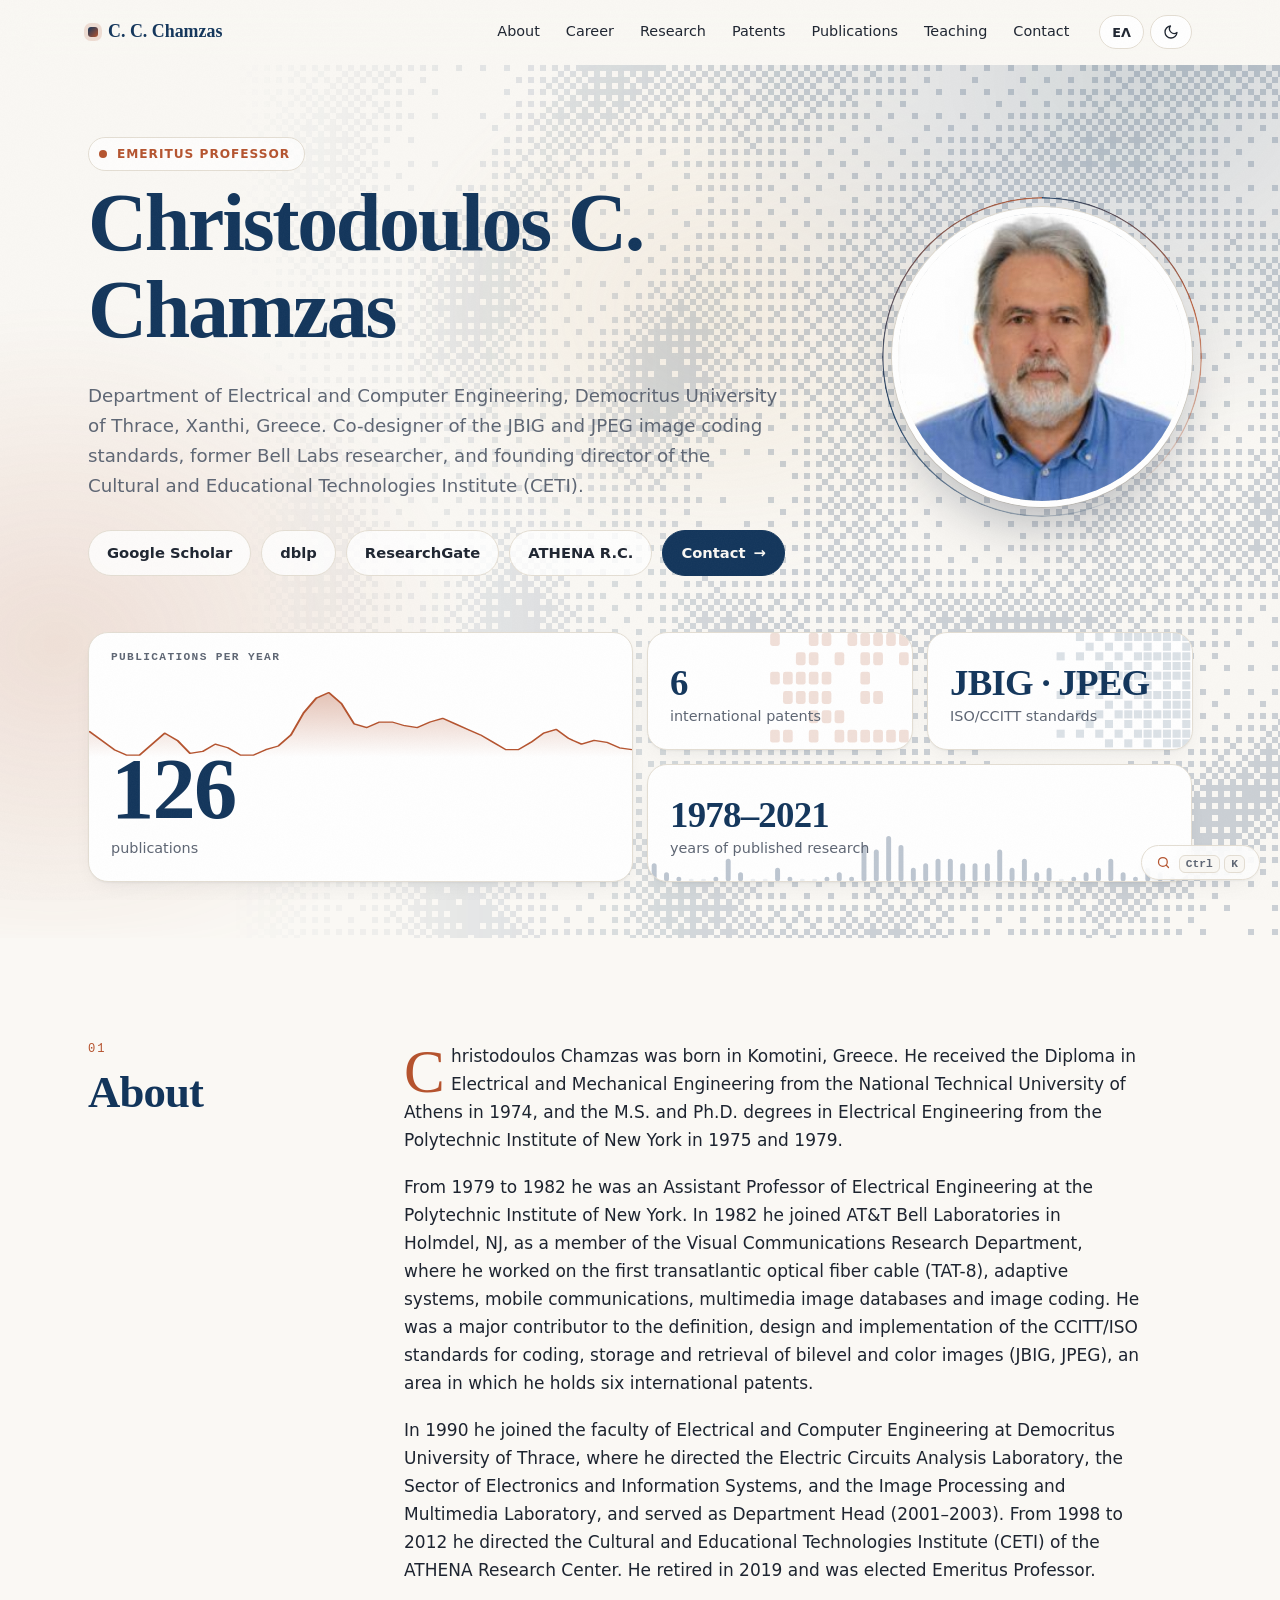
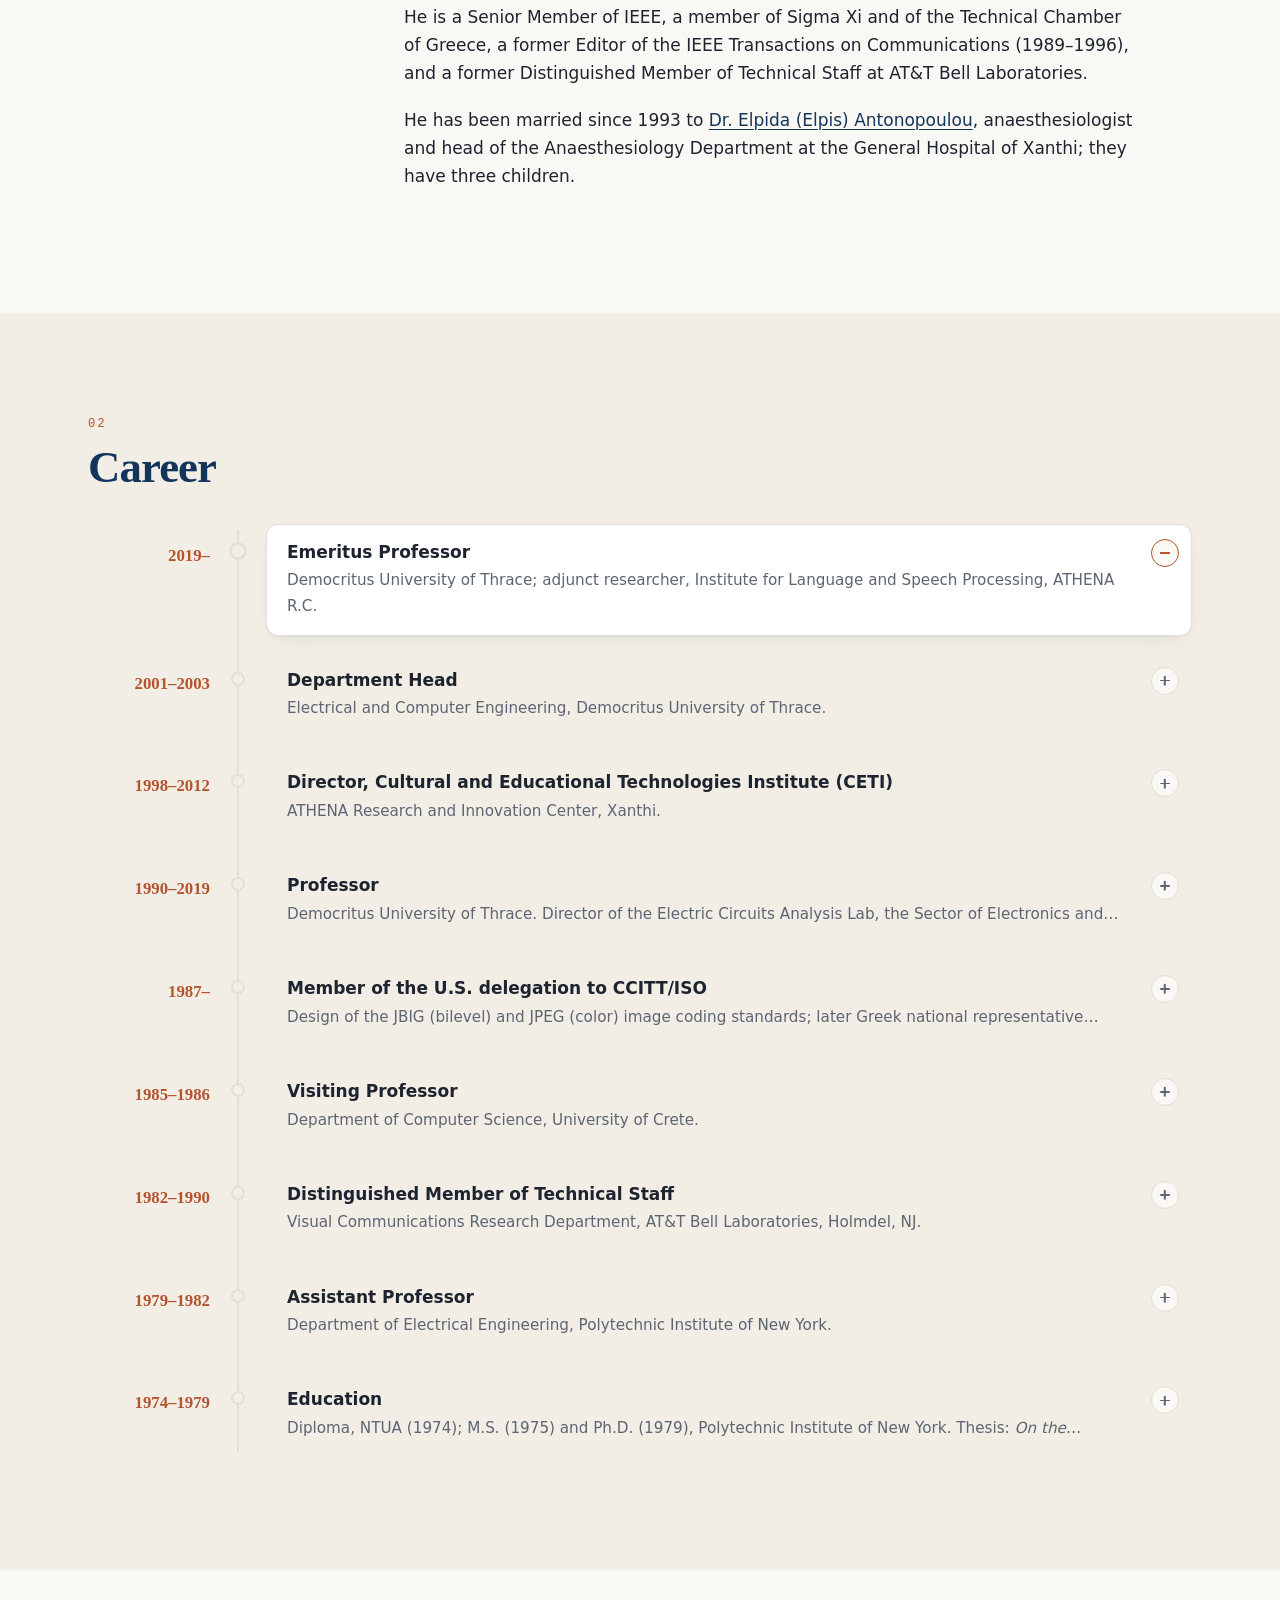
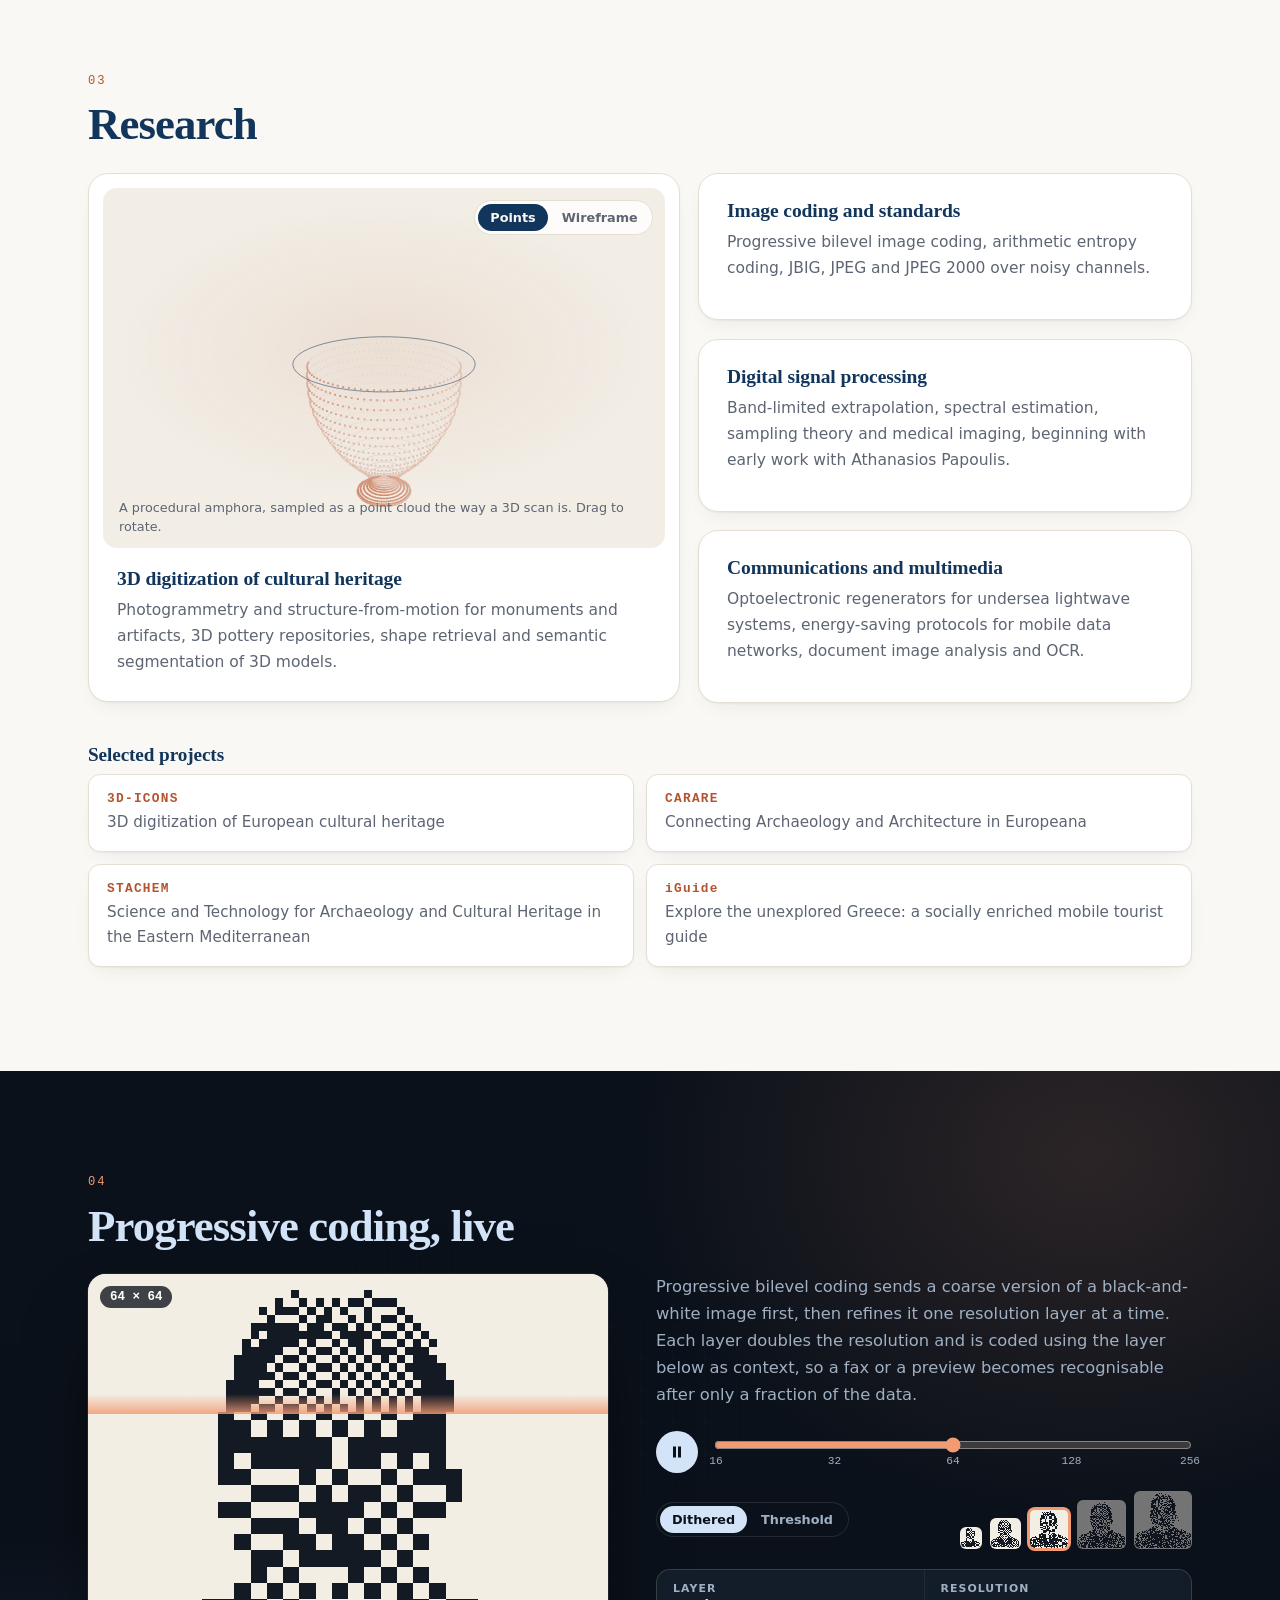
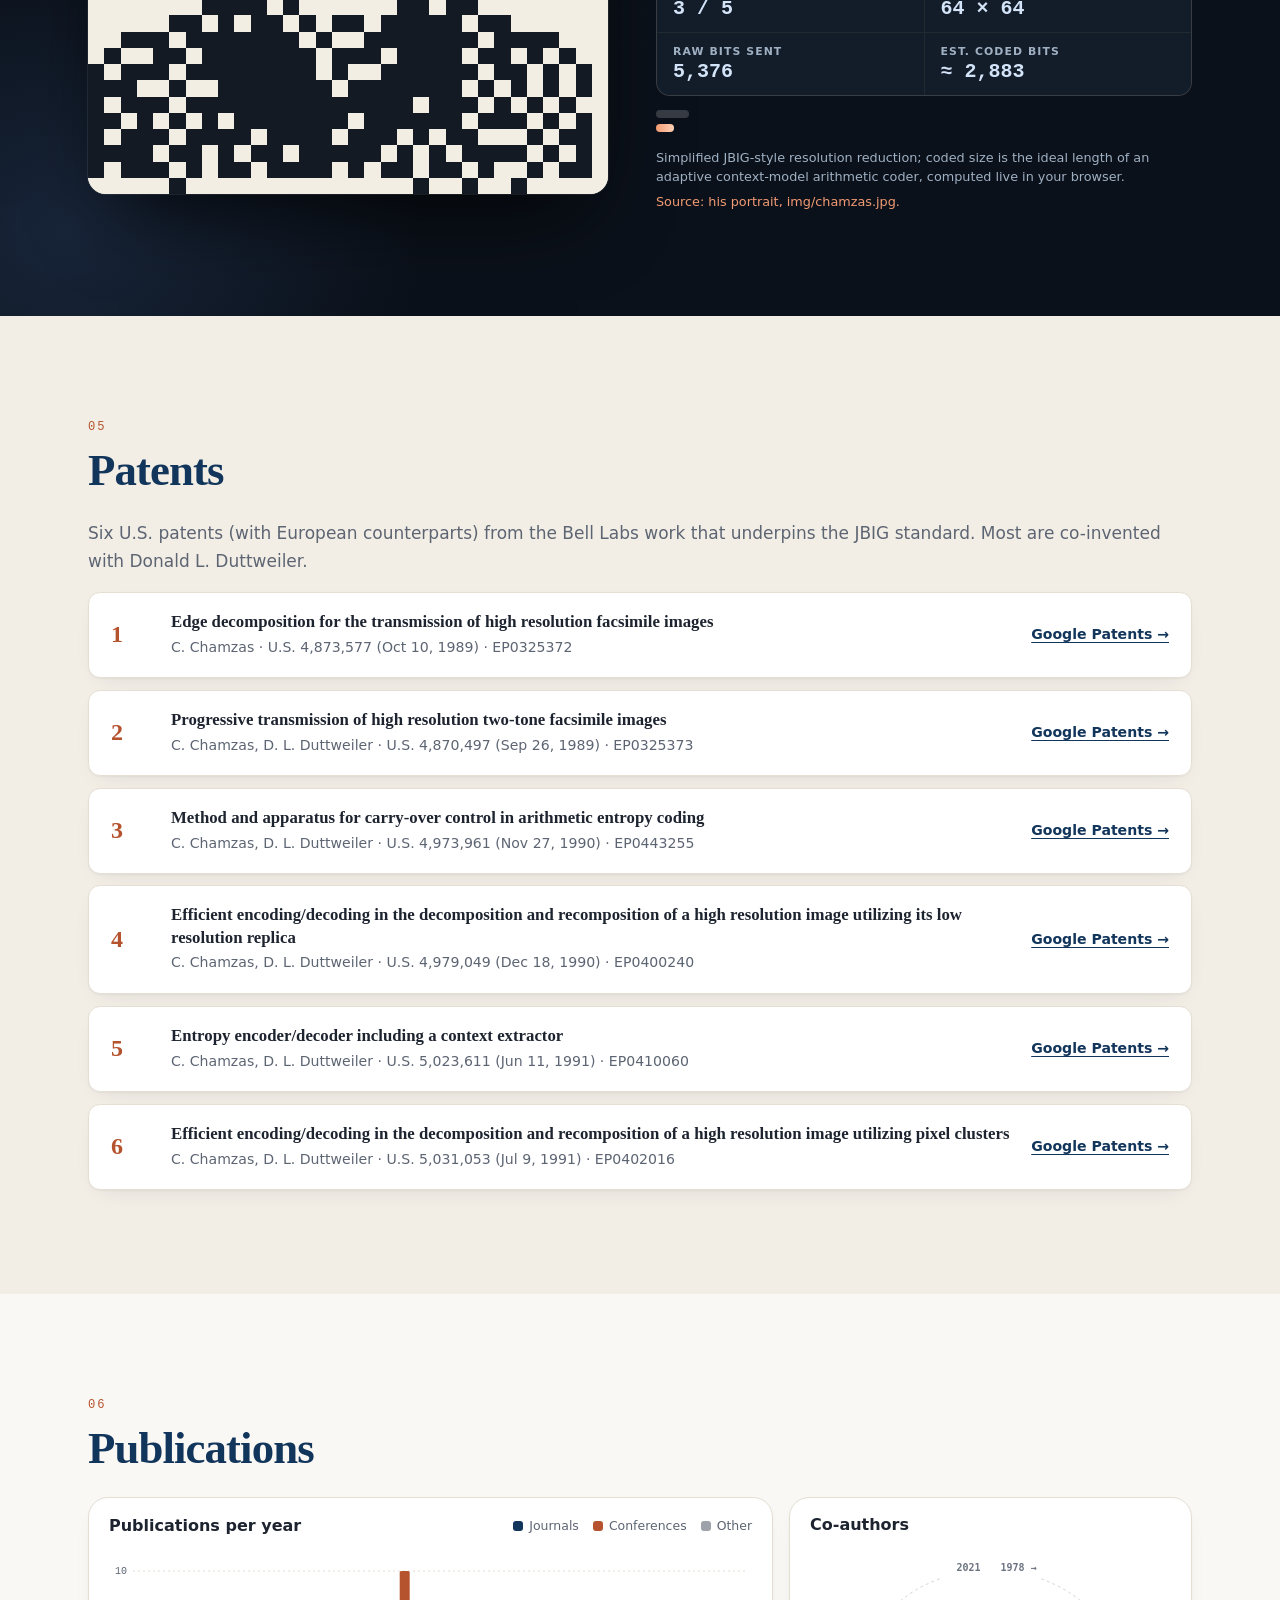
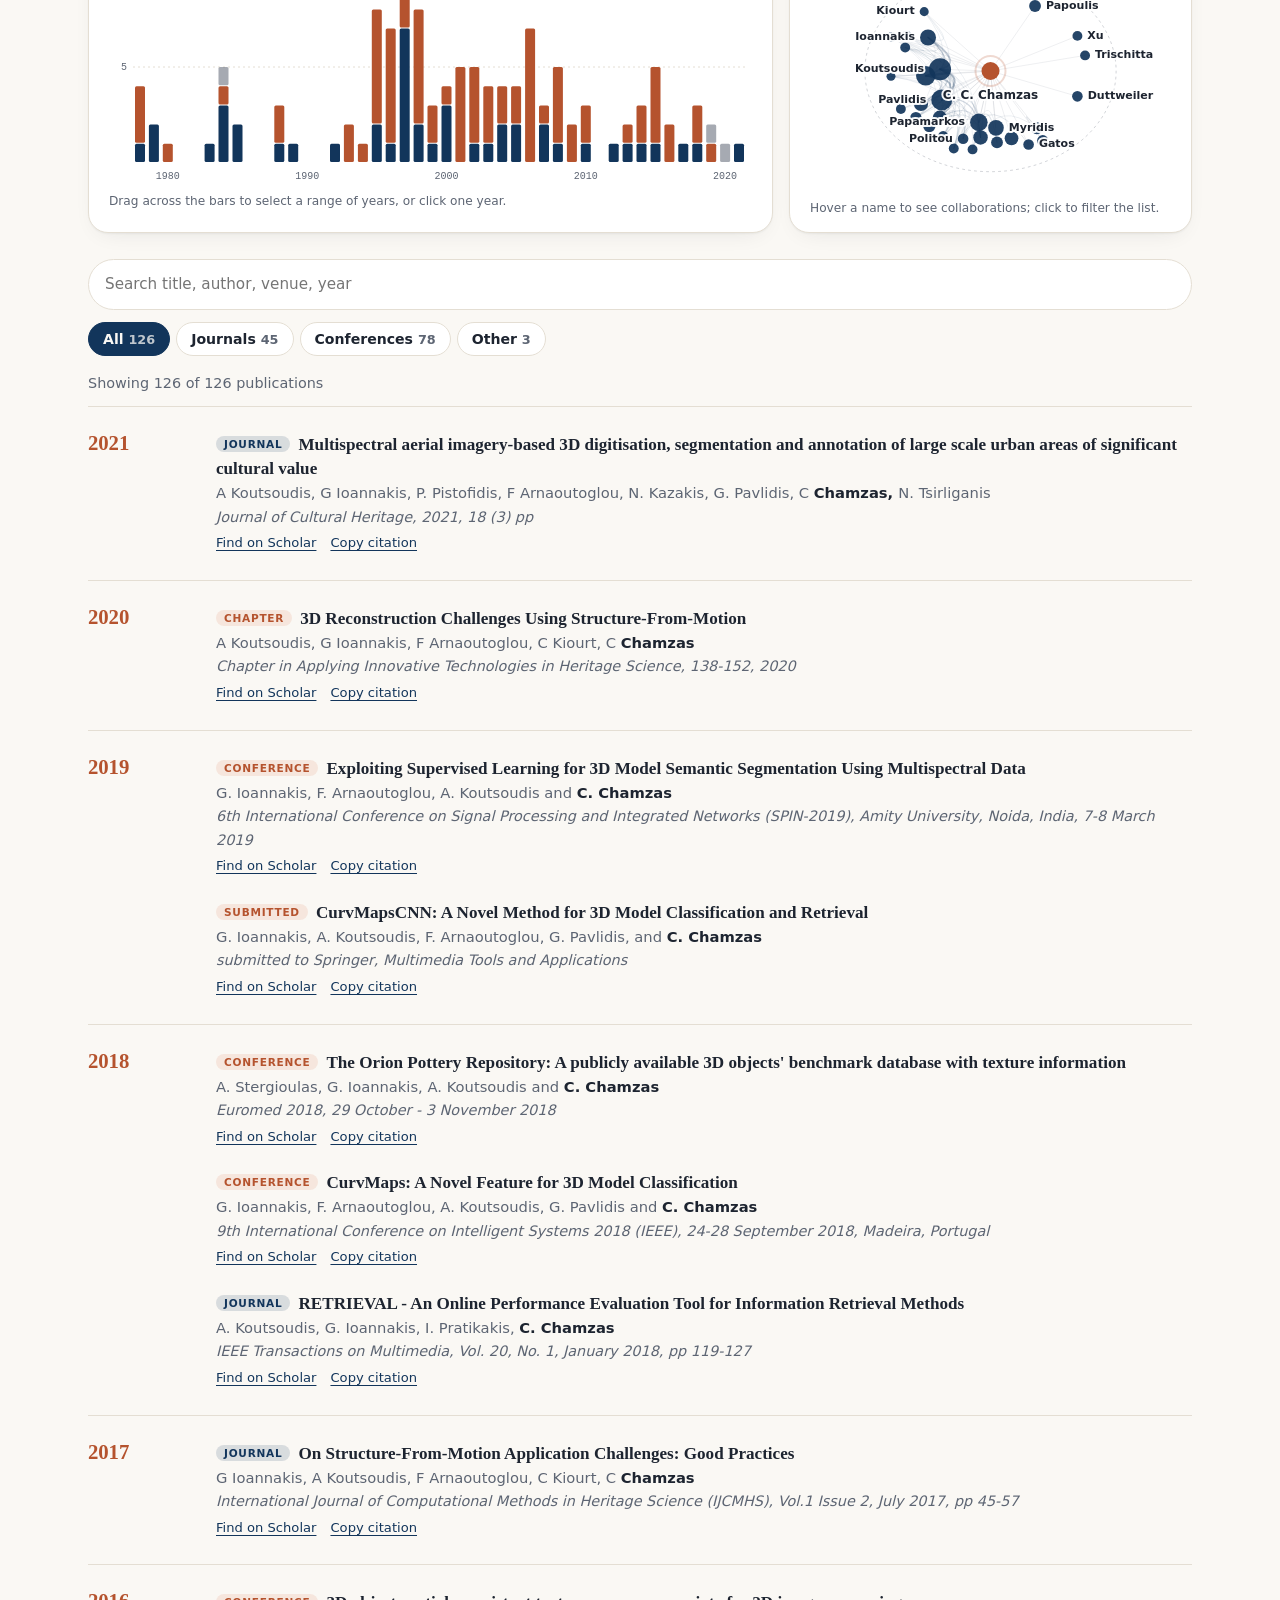
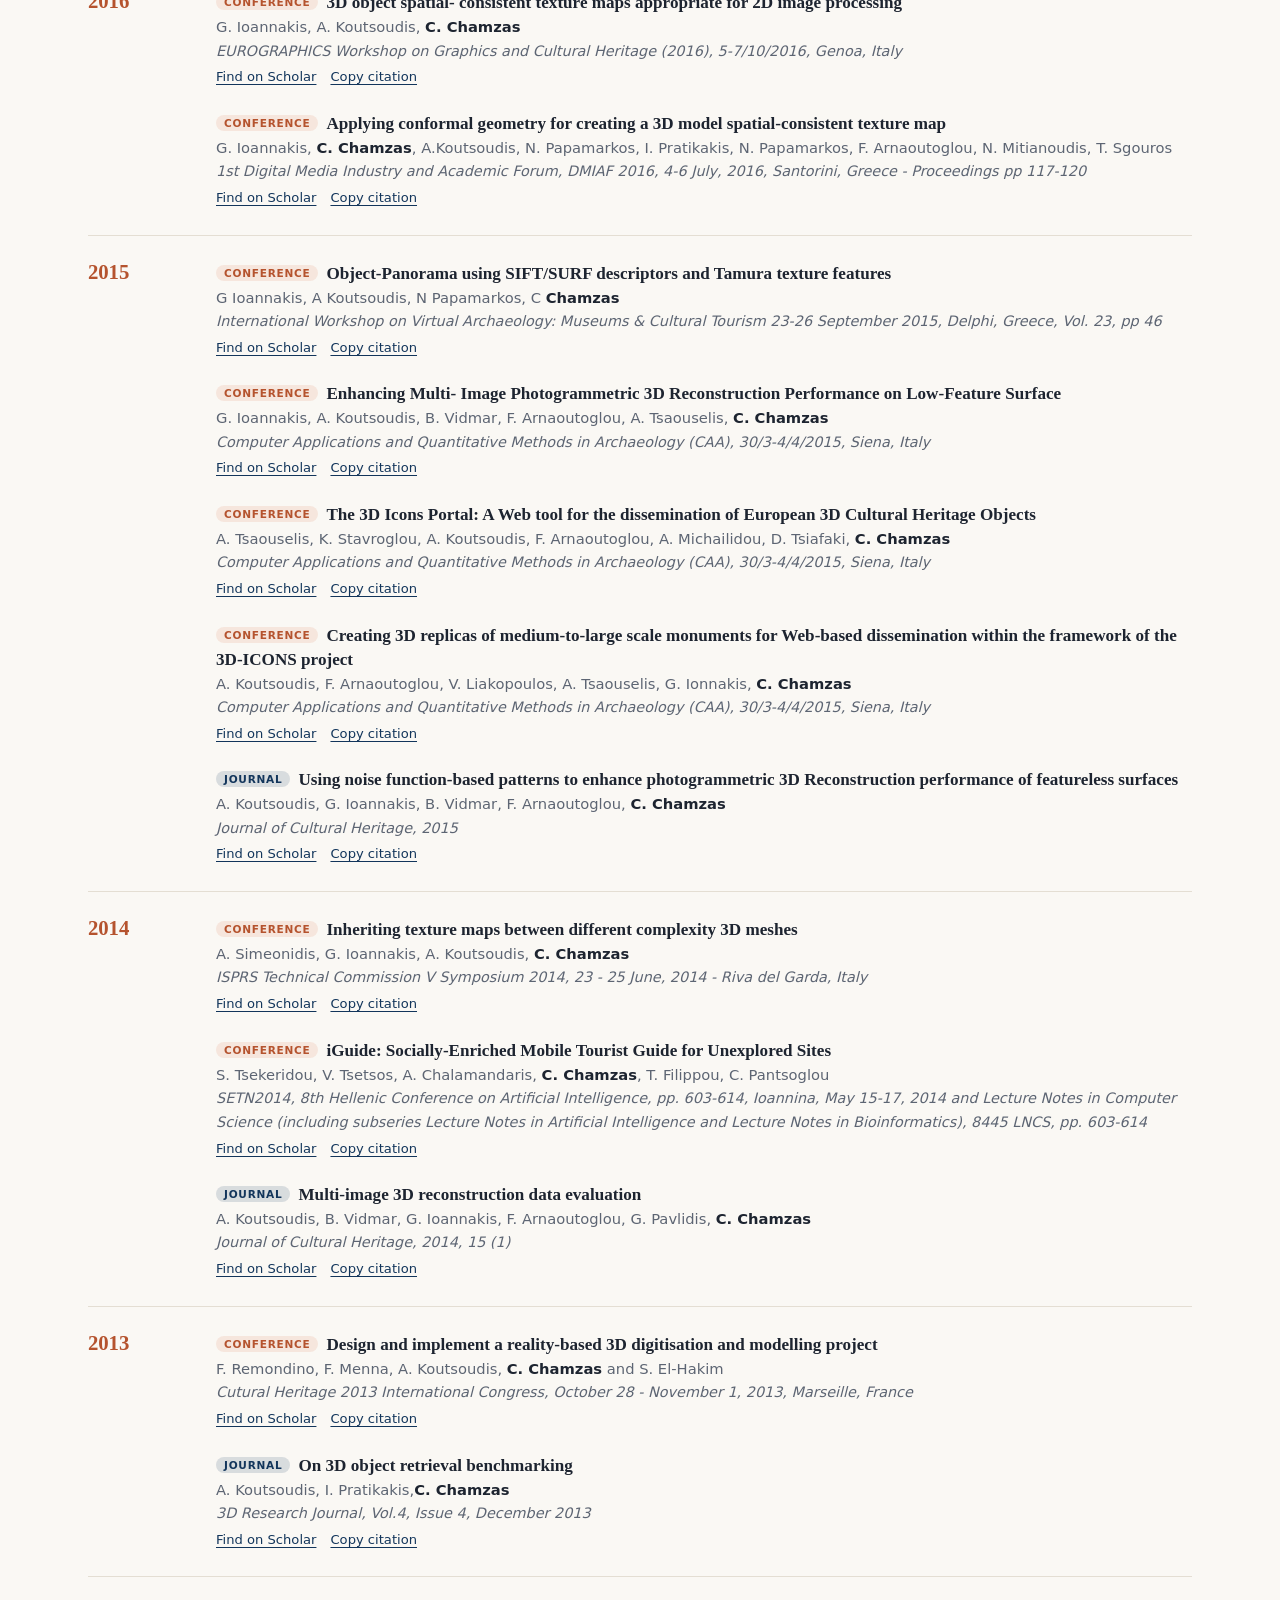
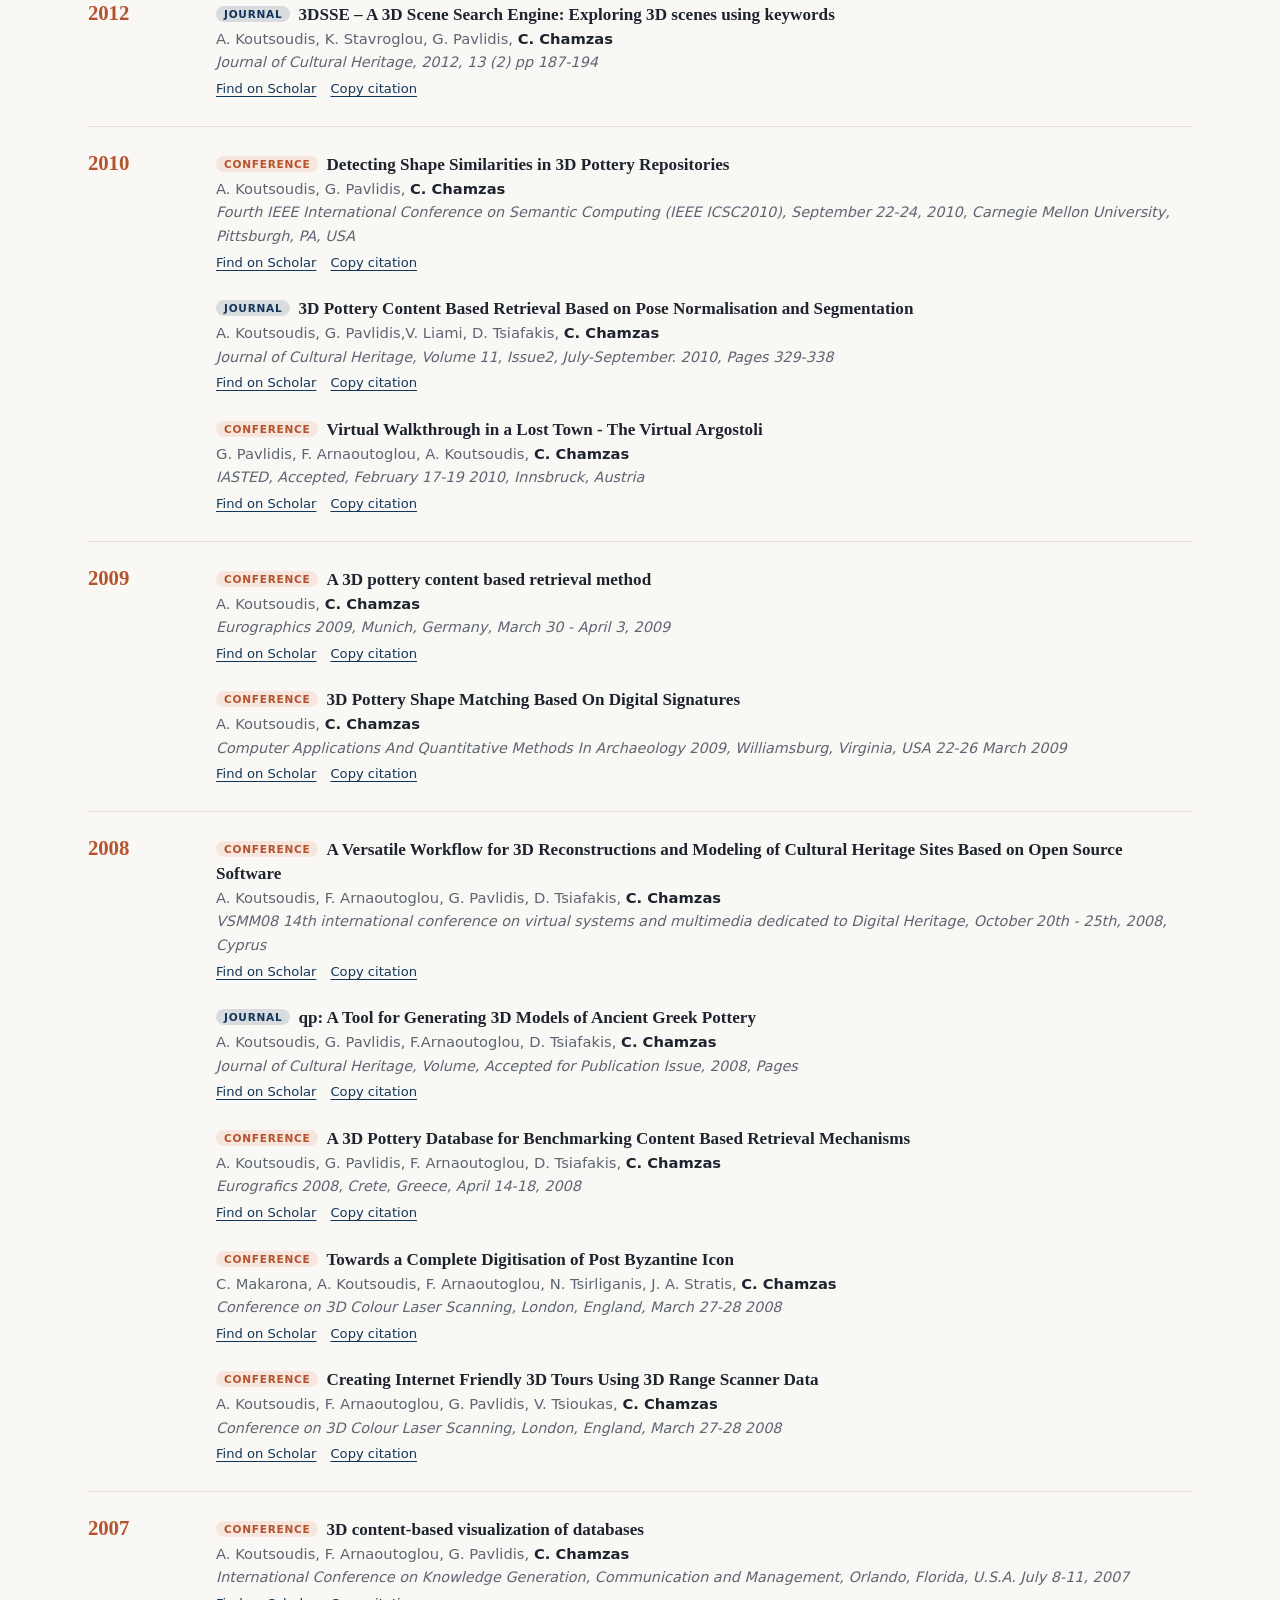
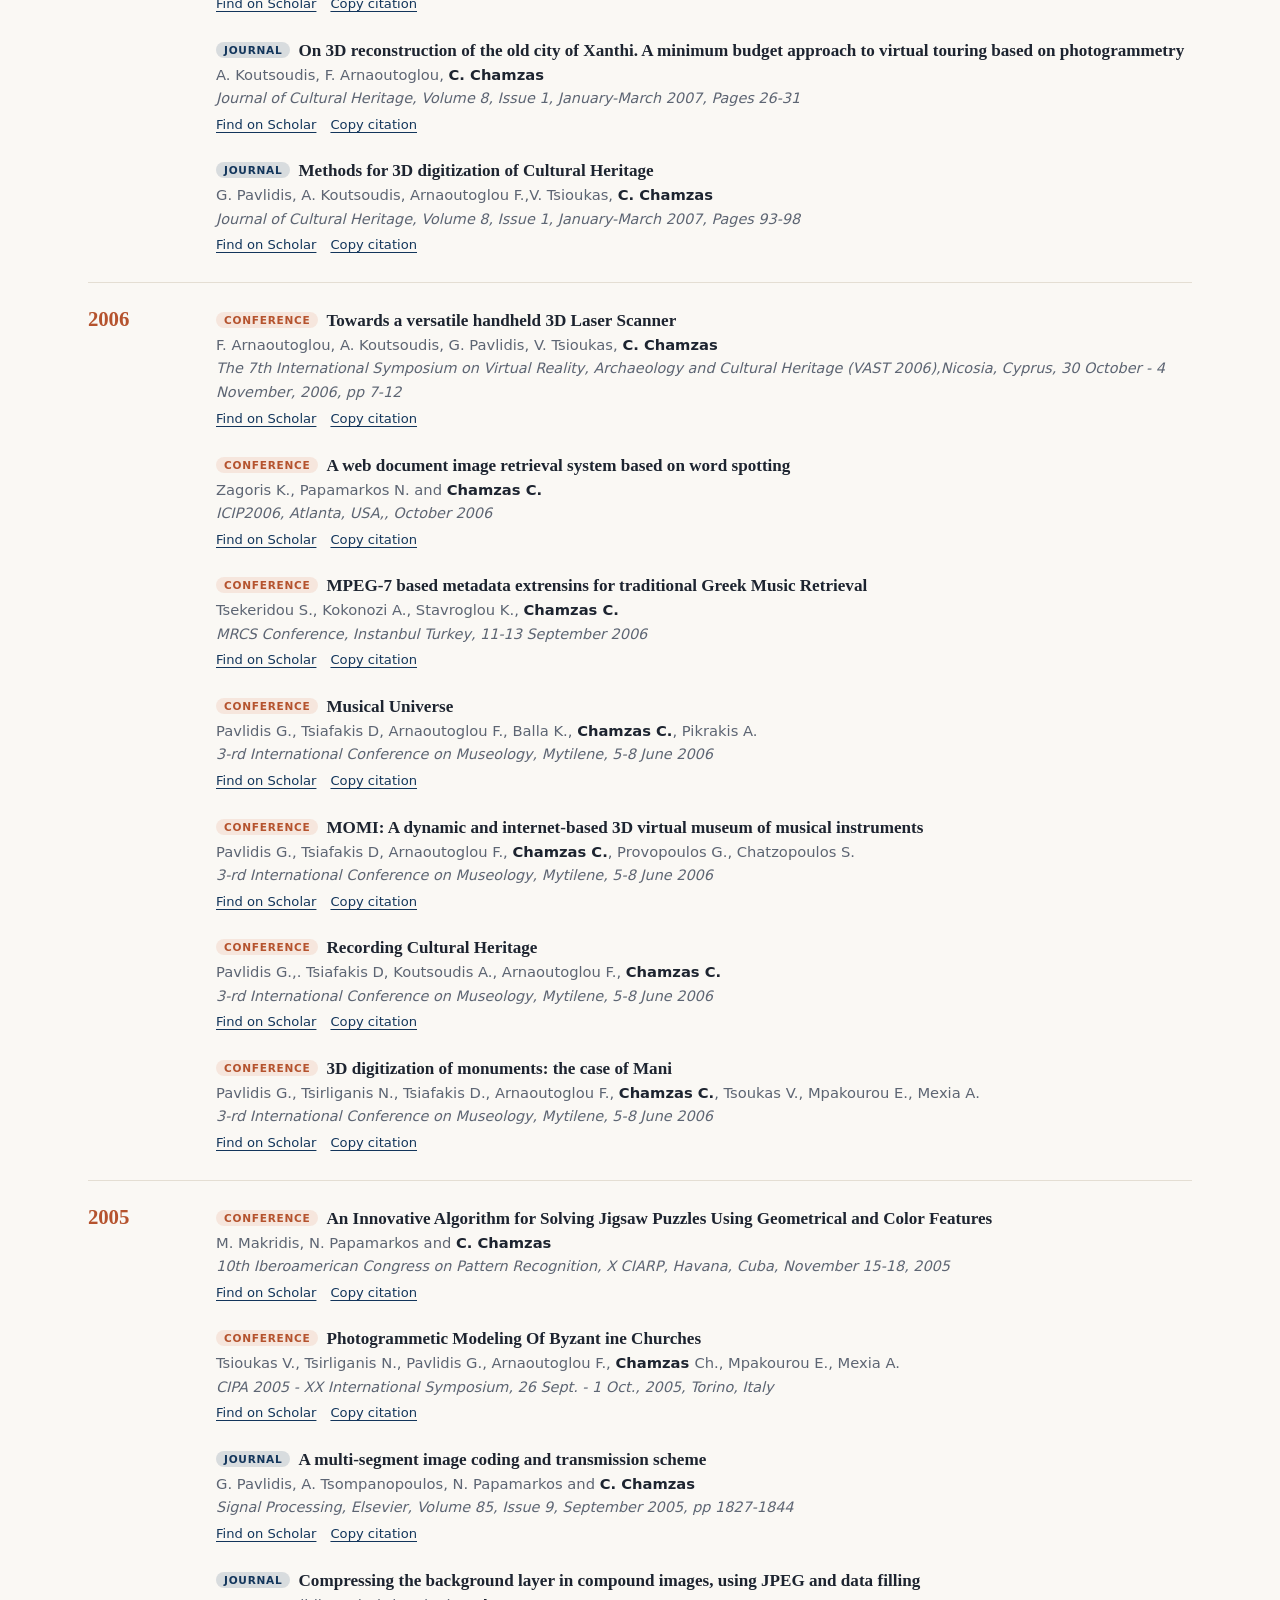
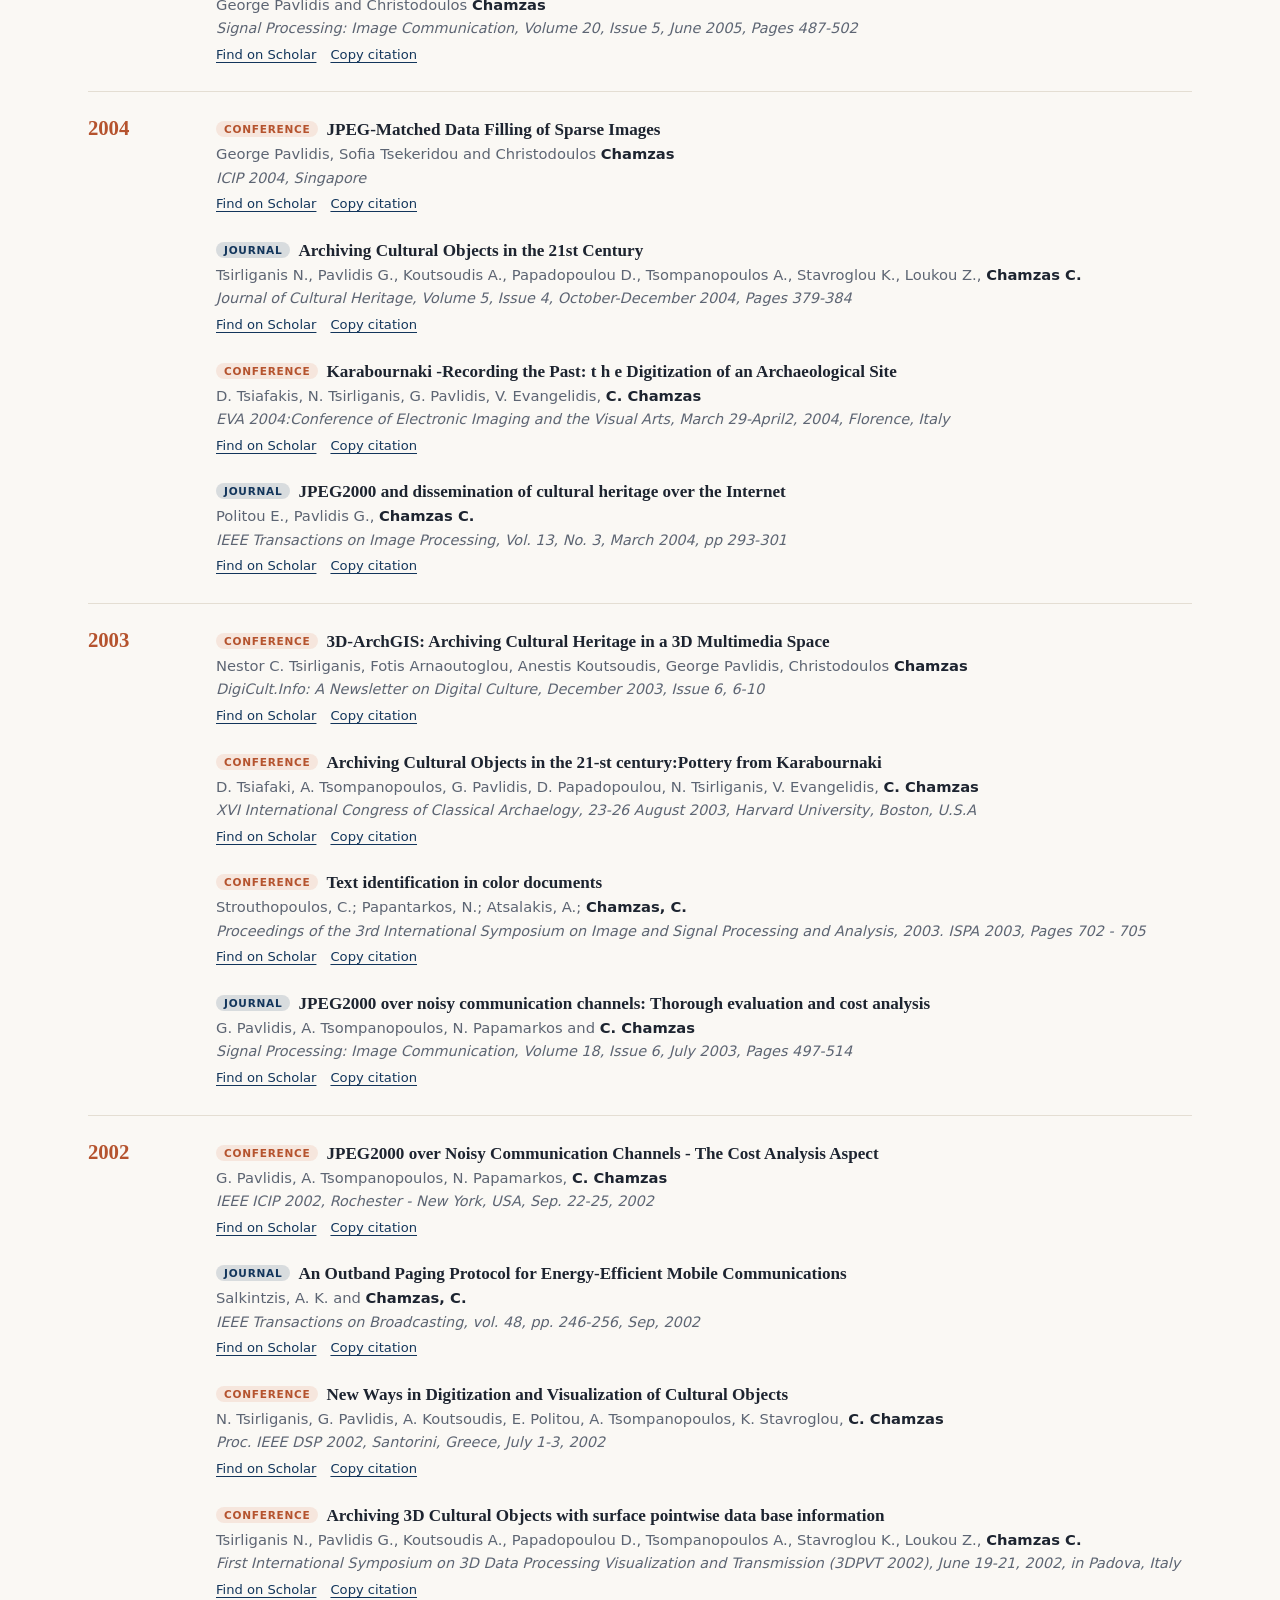
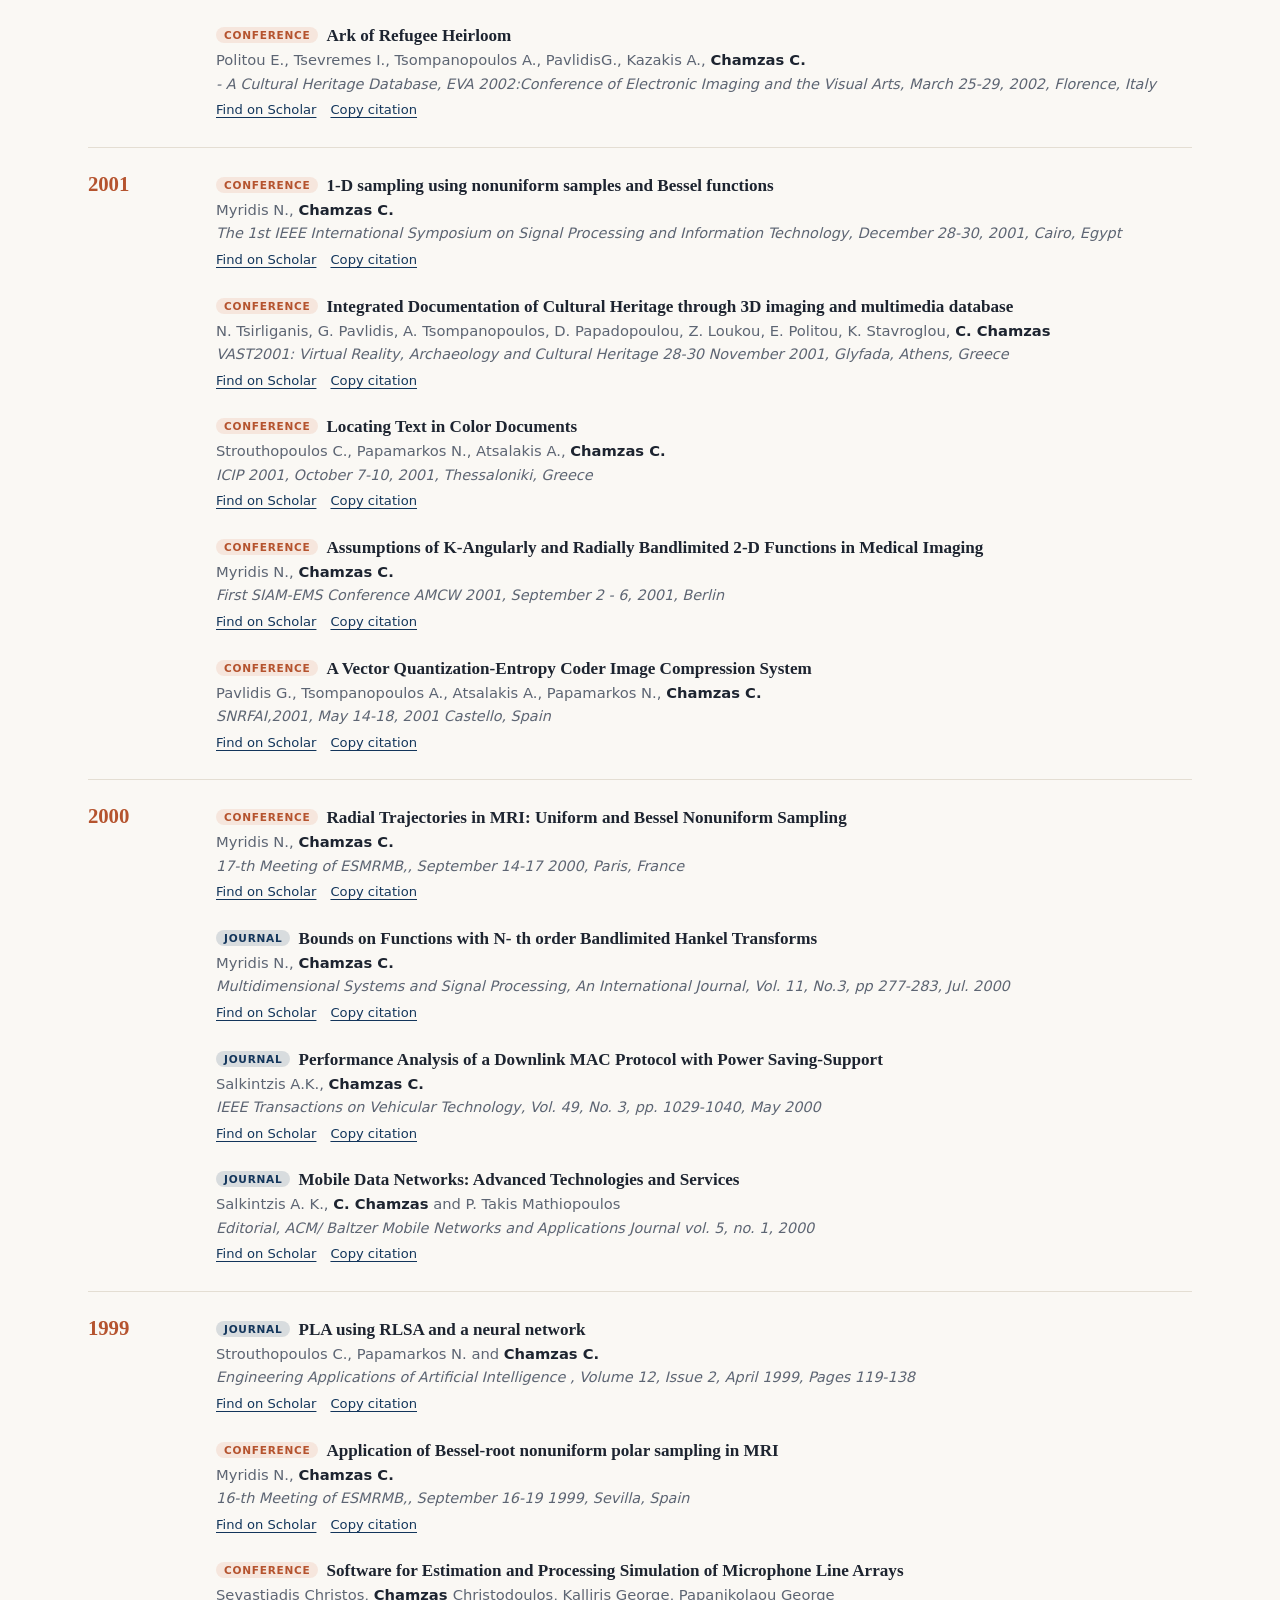
==== commit 110ac119: "Add hyperlink to spouse's name in index.html" ====
--- a/index.html
+++ b/index.html
@@ -139,7 +139,7 @@
           <p>He is a Senior Member of IEEE, a member of Sigma Xi and of the Technical Chamber of Greece, a former
             Editor of the IEEE Transactions on Communications (1989&ndash;1996), and a former Distinguished Member of
             Technical Staff at AT&amp;T Bell Laboratories.</p>
-          <p class="family">He has been married since 1993 to Dr. Elpida (Elpis) Antonopoulou, anaesthesiologist and head of the Anaesthesiology Department at the General Hospital of Xanthi; they have three children.</p>
+          <p class="family">He has been married since 1993 to <a href="https://chamzas.github.io/elpis/">Dr. Elpida (Elpis) Antonopoulou</a>, anaesthesiologist and head of the Anaesthesiology Department at the General Hospital of Xanthi; they have three children.</p>
         </div>
         <div class="el">
           <p>Ο Χριστόδουλος Χαμζάς γεννήθηκε στην Κομοτηνή. Πήρε το Δίπλωμα Ηλεκτρολόγου Μηχανολόγου Μηχανικού από
@@ -161,7 +161,7 @@
           <p>Είναι Senior Member του IEEE, μέλος του Sigma Xi, διακεκριμένος ερευνητής των AT&amp;T Bell Laboratories
             και μέλος του Τεχνικού Επιμελητηρίου Ελλάδας. Διετέλεσε συντάκτης για τις Ψηφιακές Τηλεπικοινωνίες στο
             περιοδικό IEEE Transactions on Communications.</p>
-          <p class="family">Είναι παντρεμένος από το 1993 με τη Δρ. Ελπίδα Αντωνοπούλου, αναισθησιολόγο και Συντονίστρια Διευθύντρια του Αναισθησιολογικού Τμήματος του Γ.Ν. Ξάνθης· έχουν τρία παιδιά.</p>
+          <p class="family">Είναι παντρεμένος από το 1993 με τη <a href="https://chamzas.github.io/elpis/">Δρ. Ελπίδα Αντωνοπούλου</a>, αναισθησιολόγο και Συντονίστρια Διευθύντρια του Αναισθησιολογικού Τμήματος του Γ.Ν. Ξάνθης· έχουν τρία παιδιά.</p>
         </div>
       </div>
     </div>
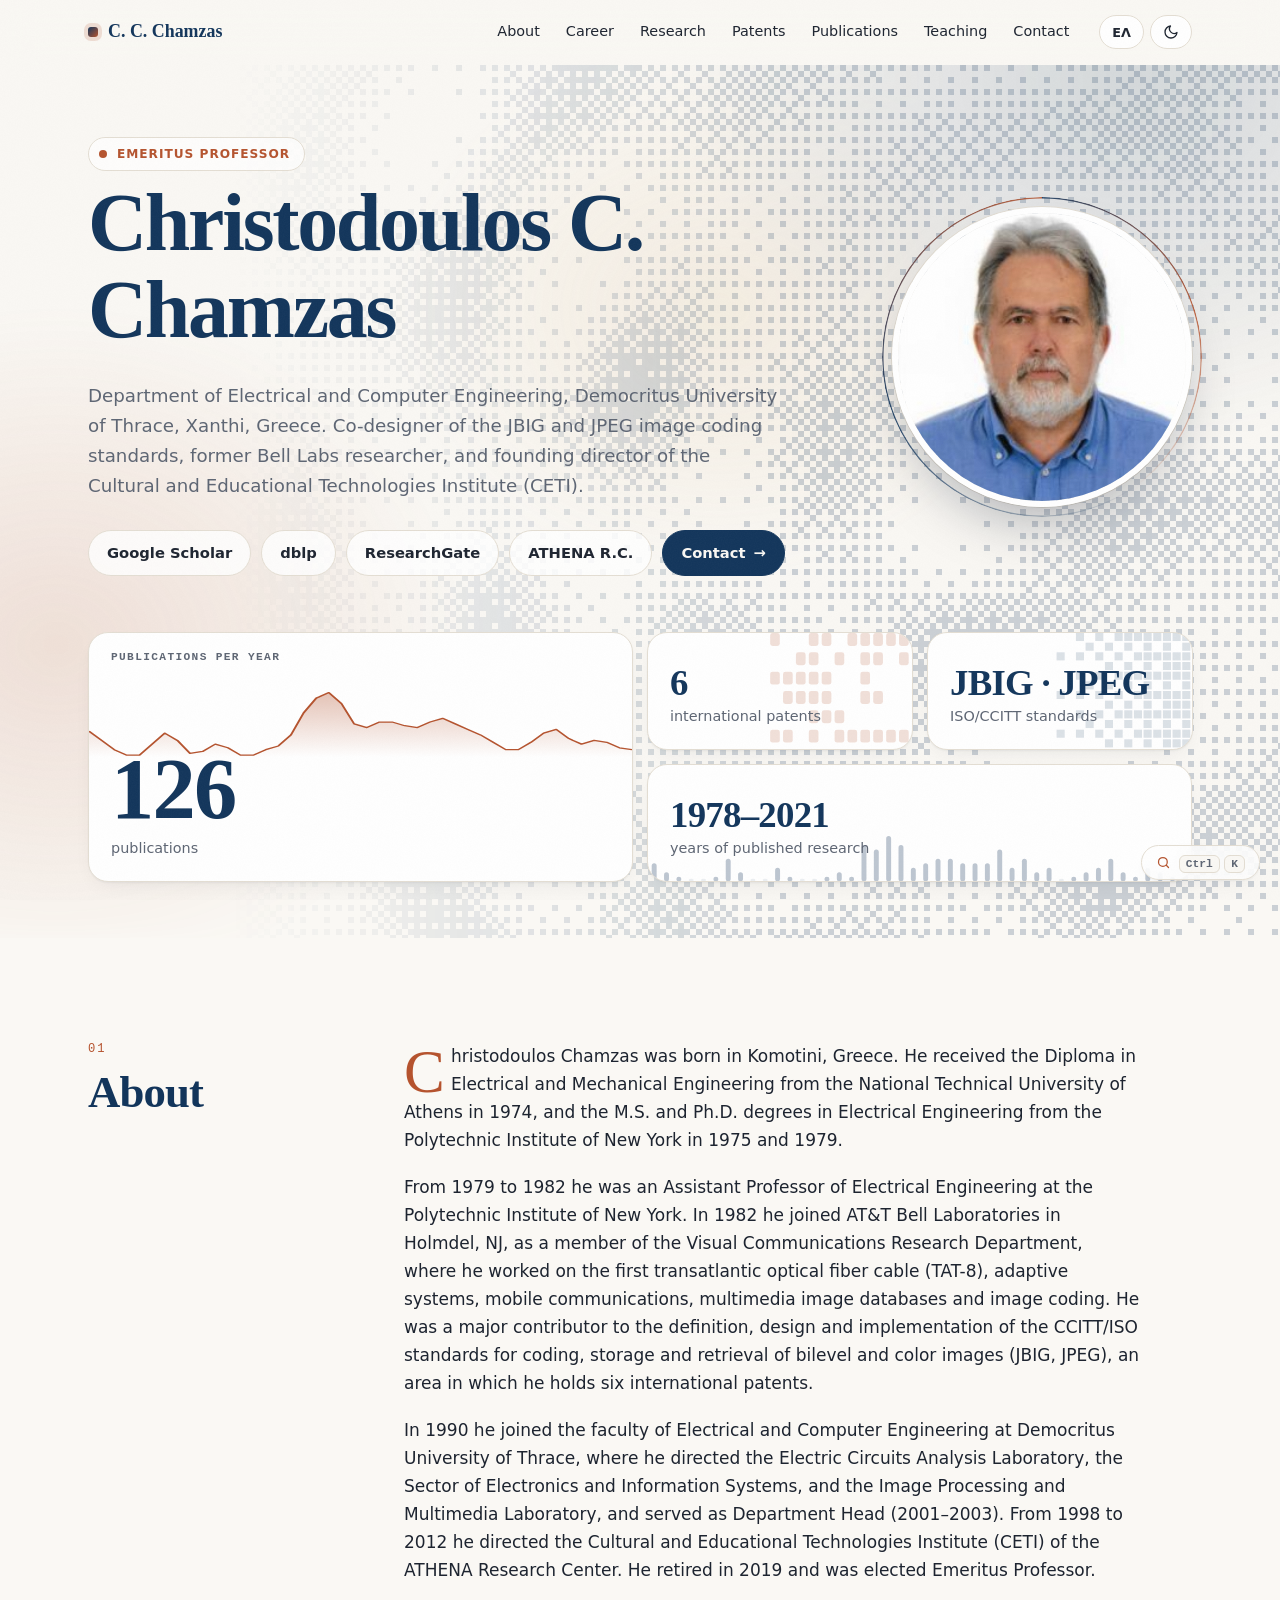
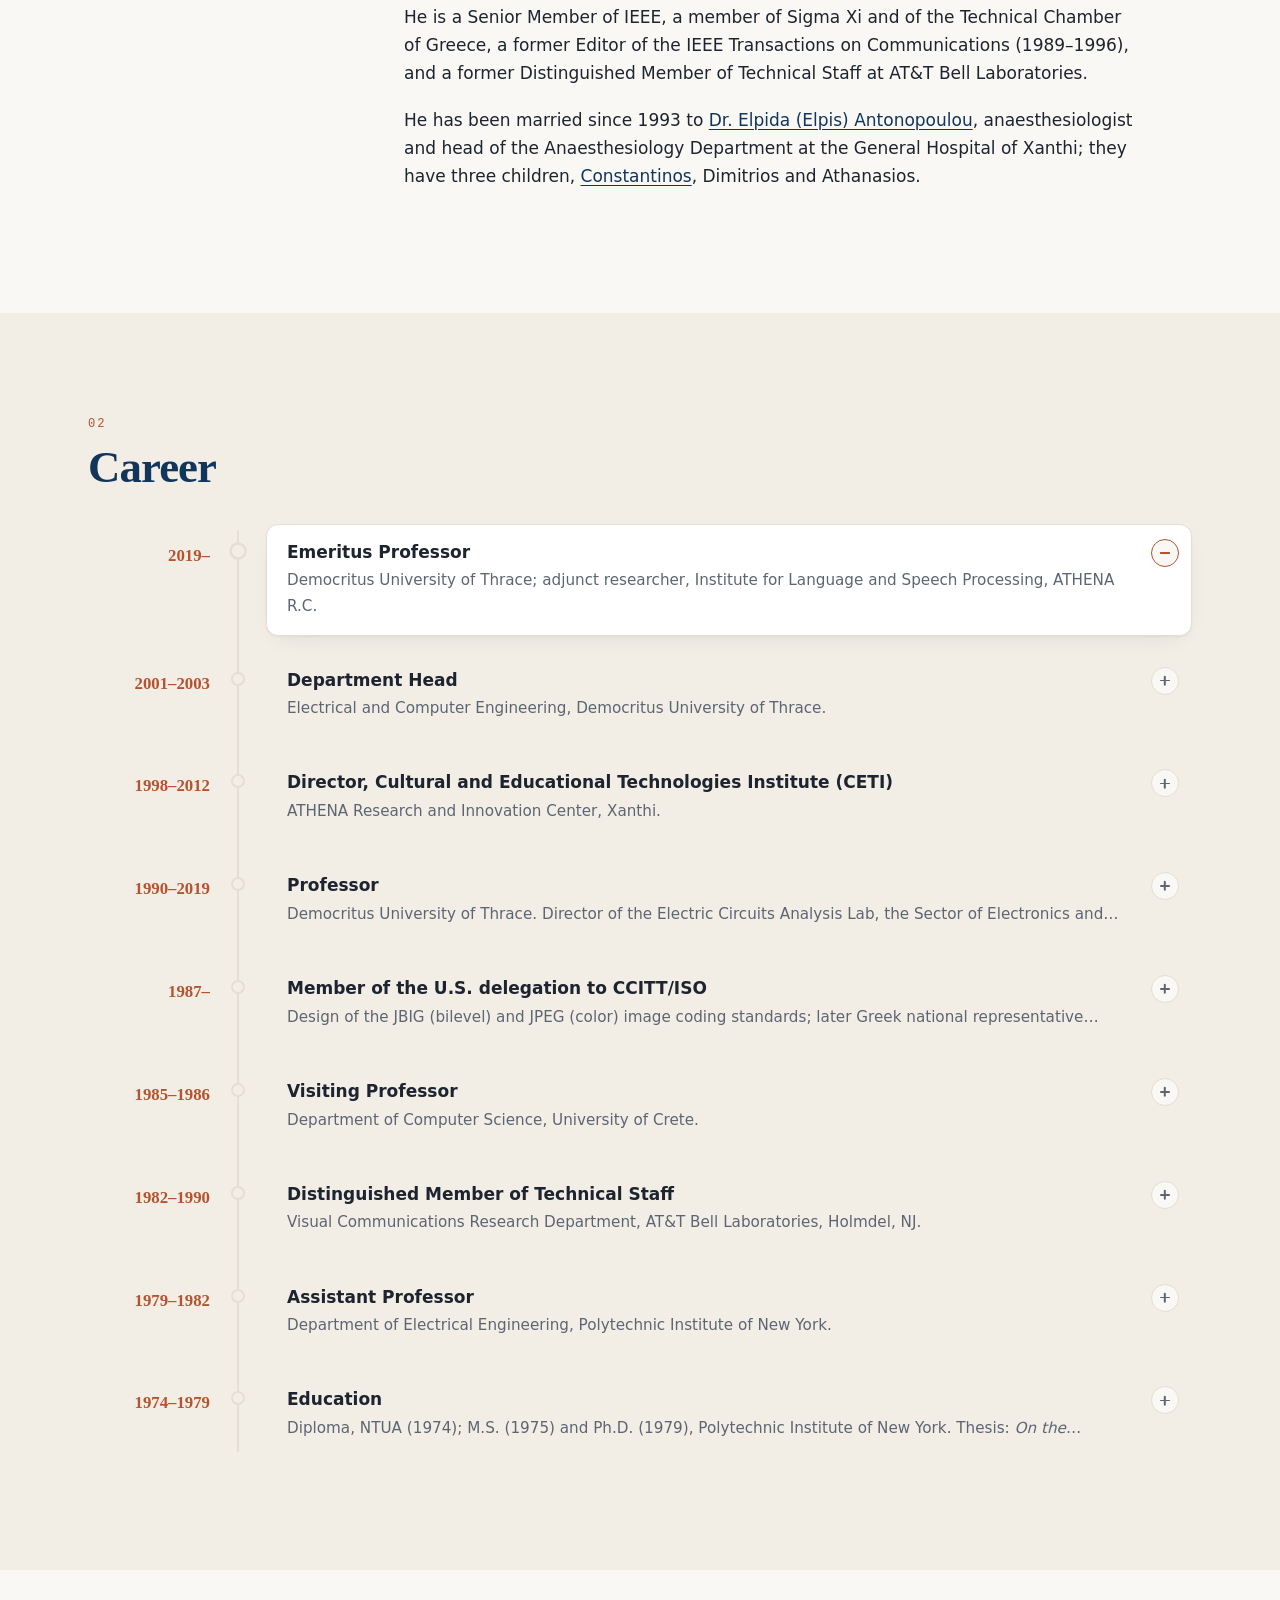
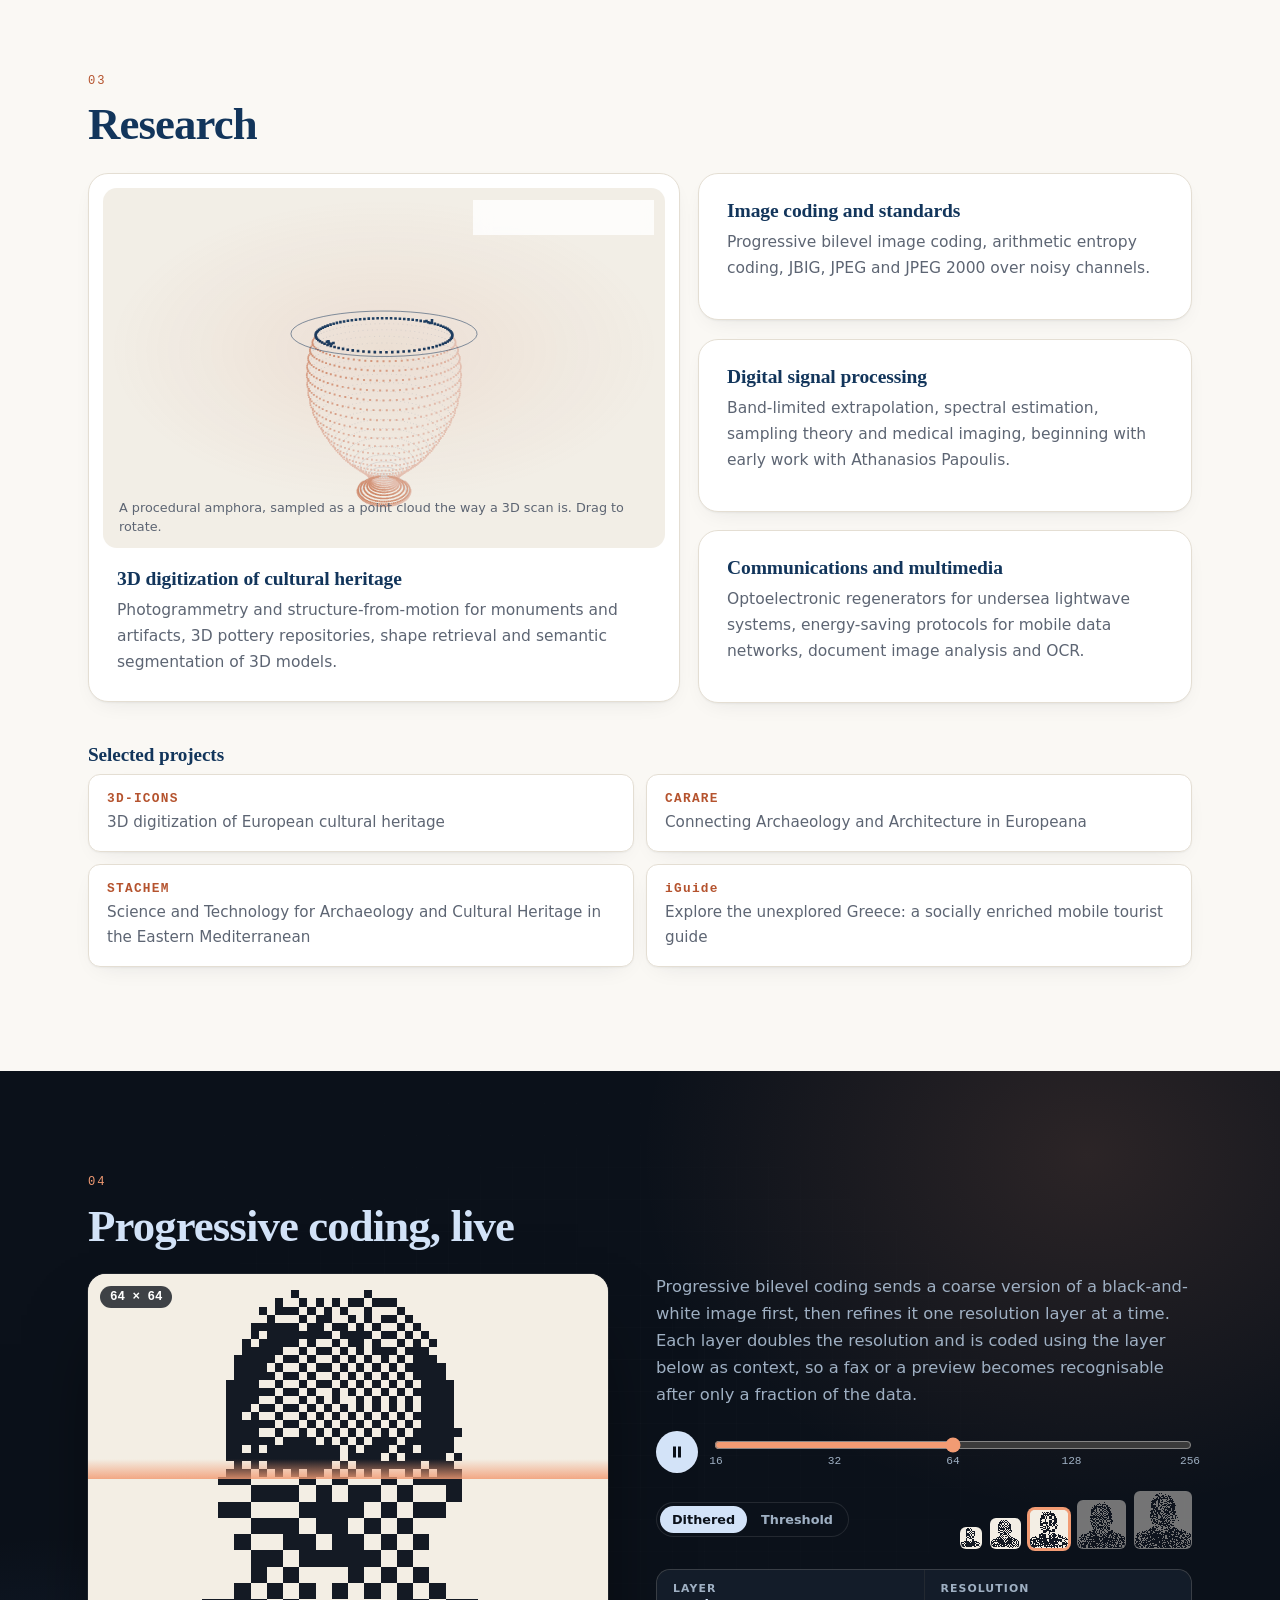
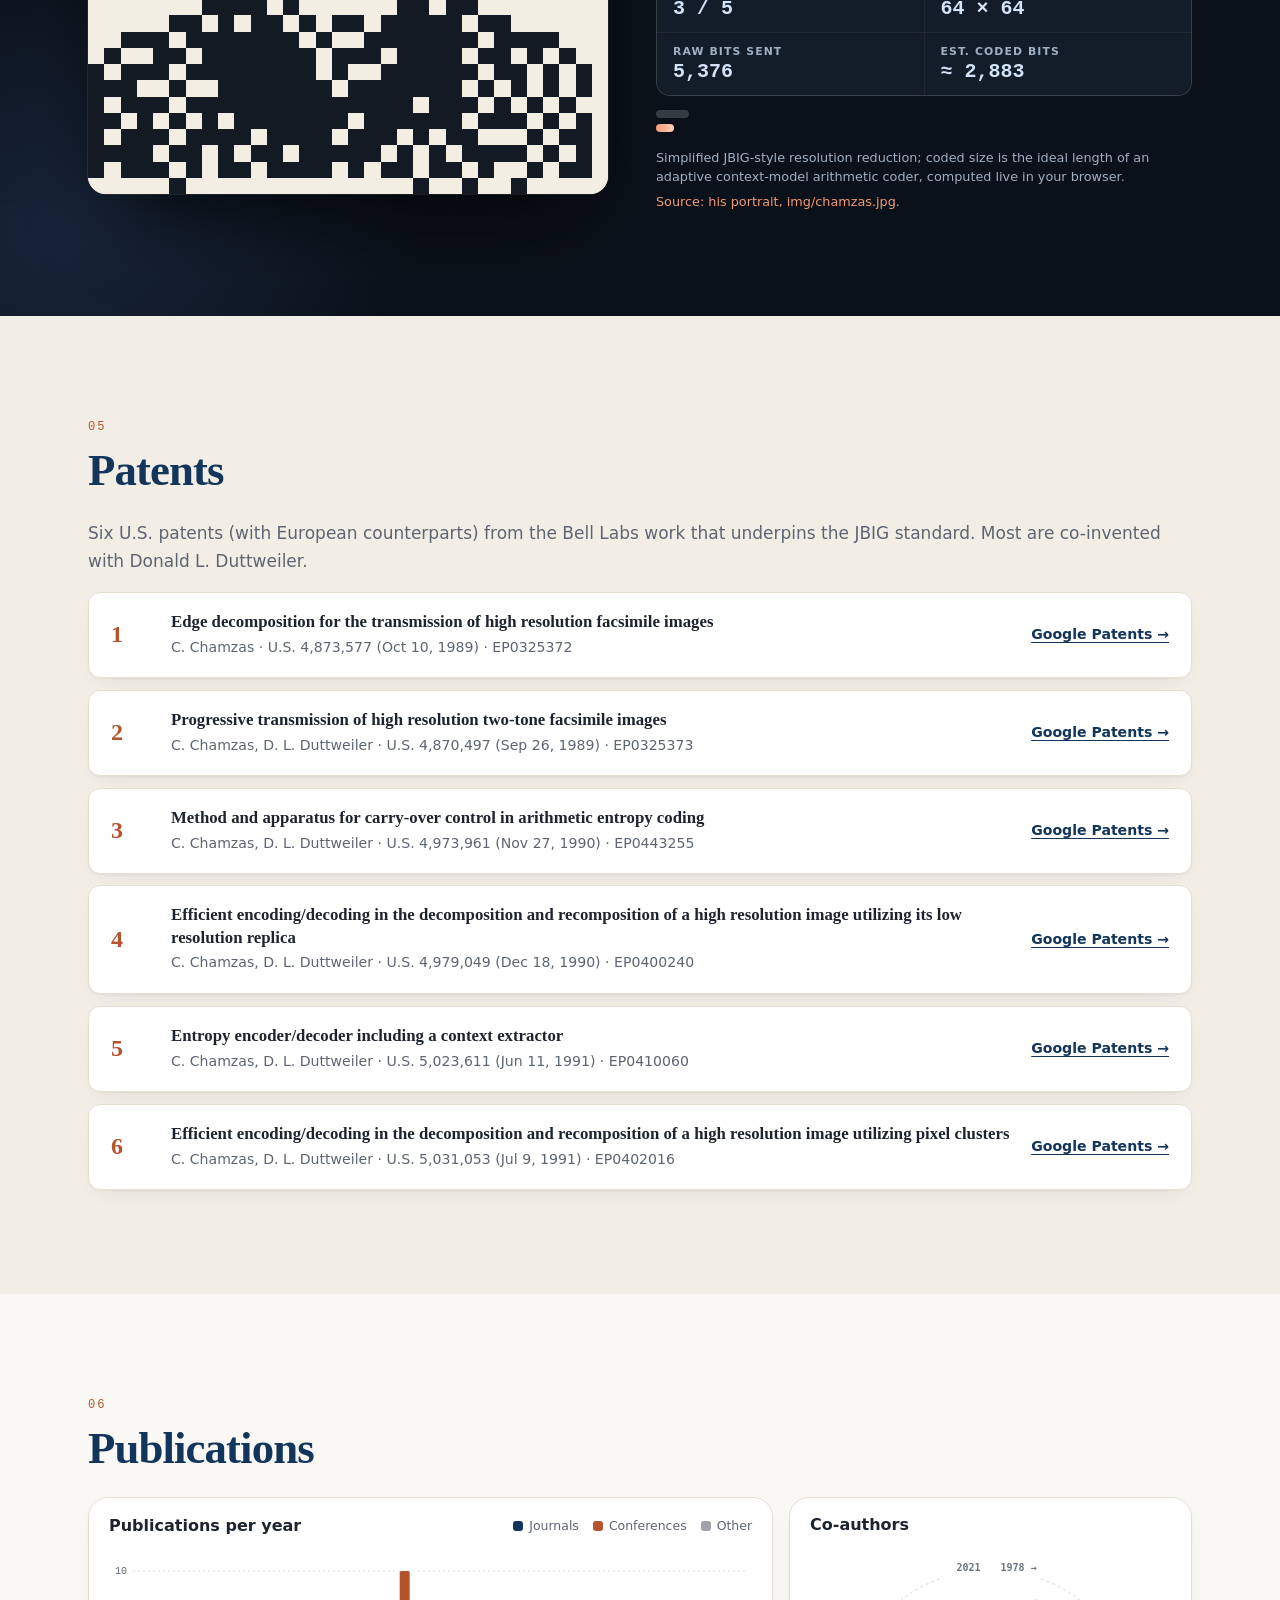
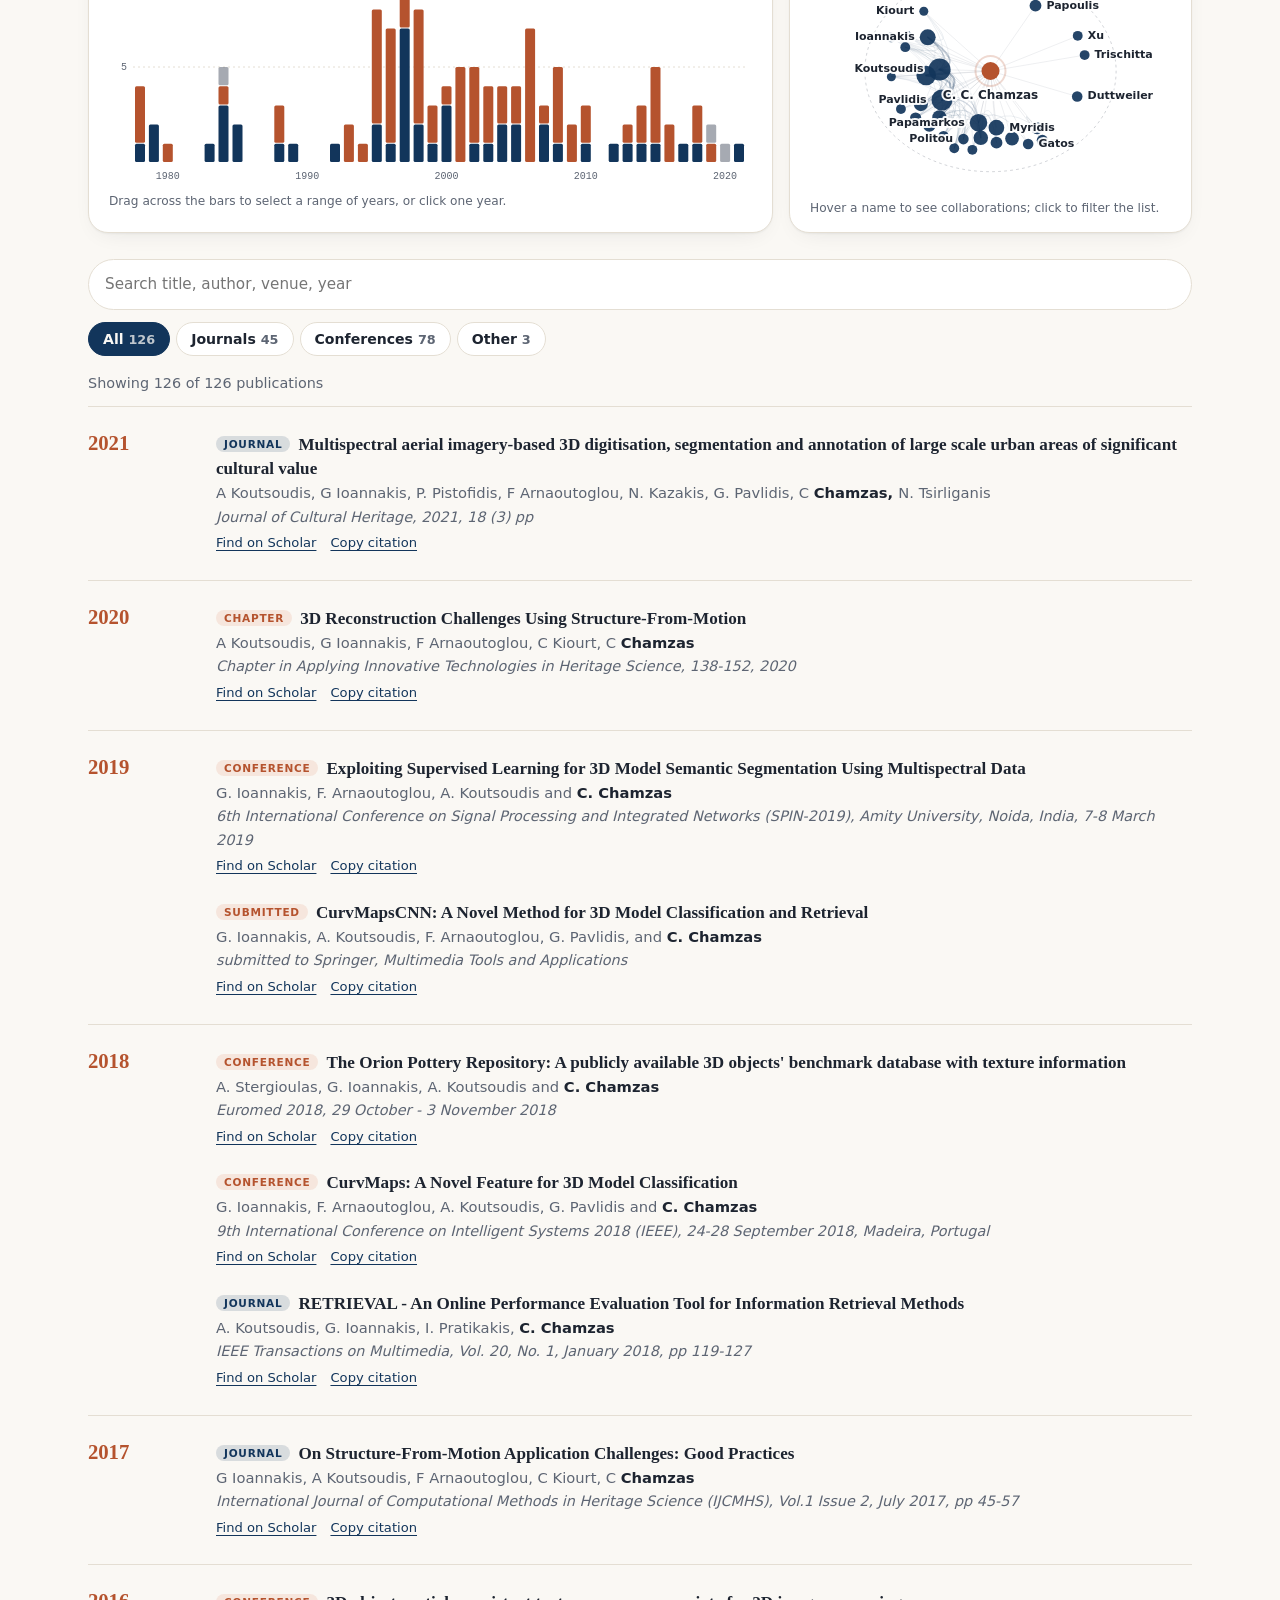
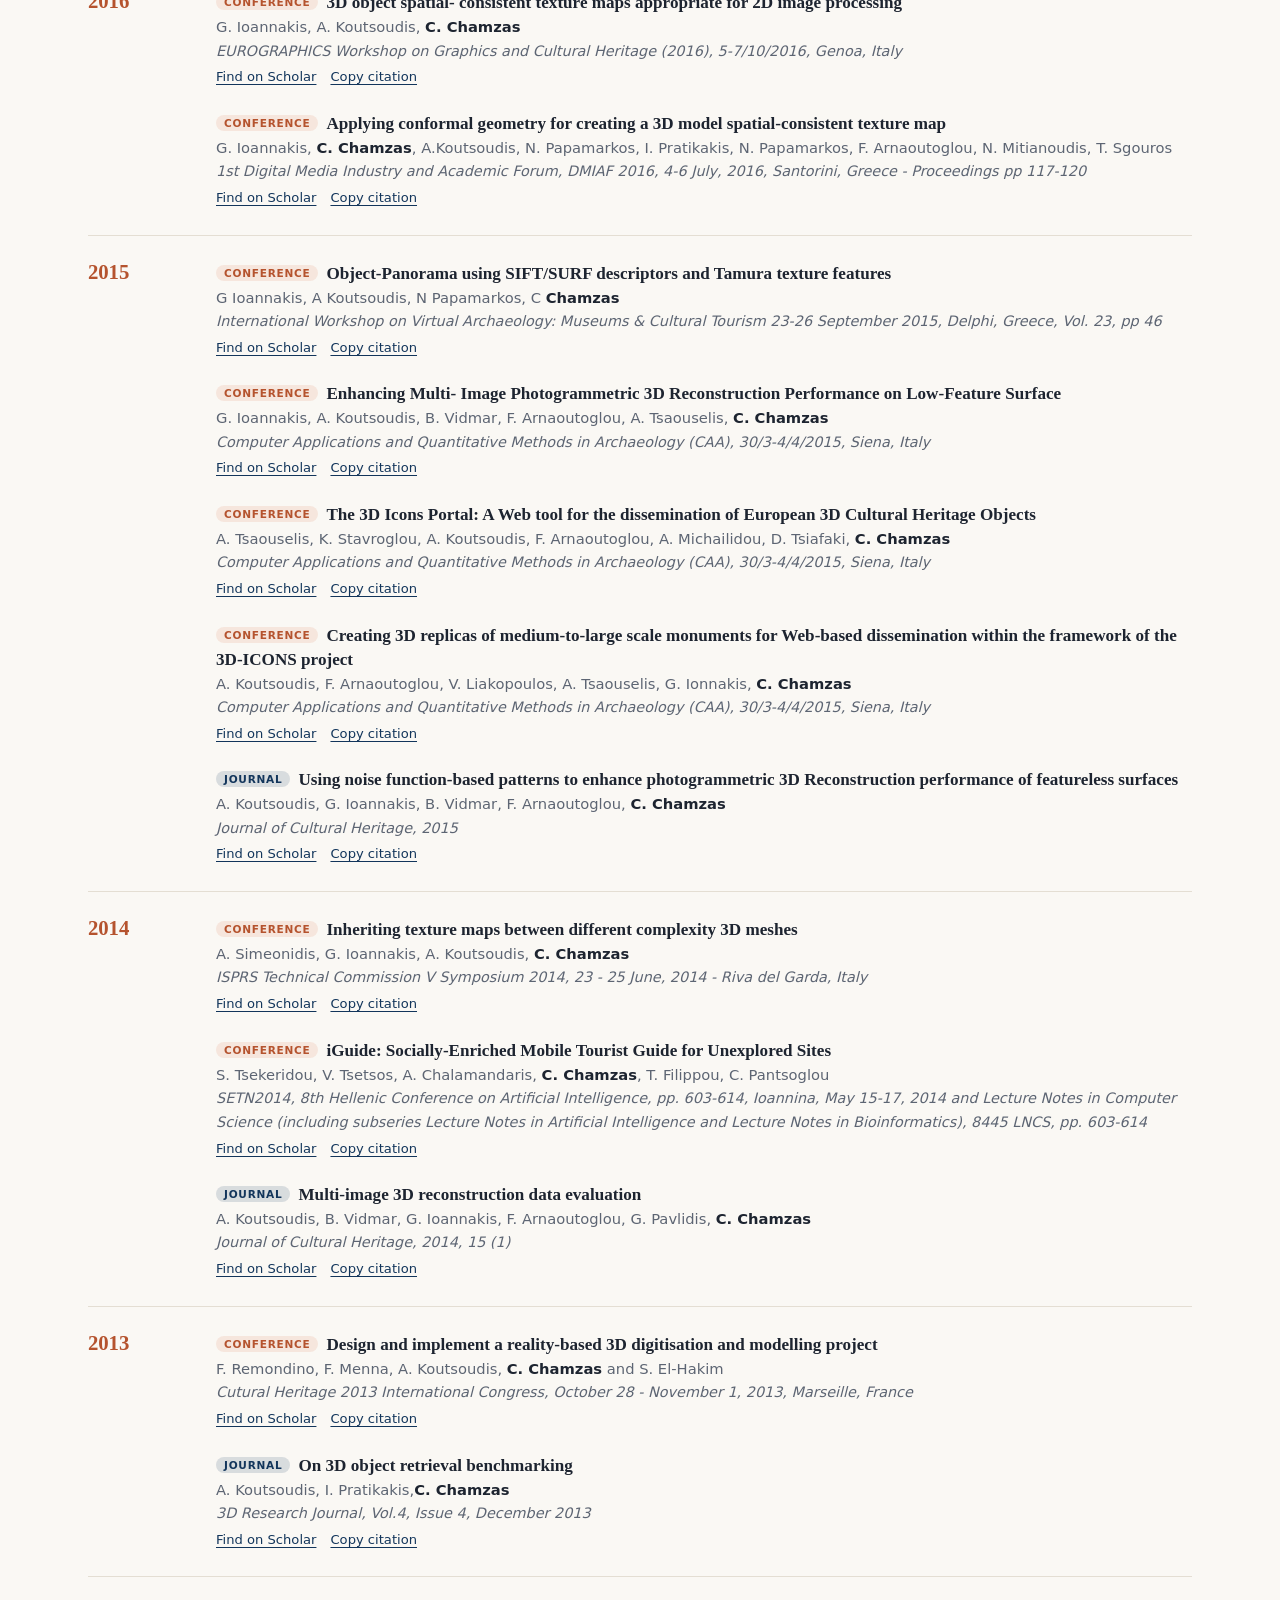
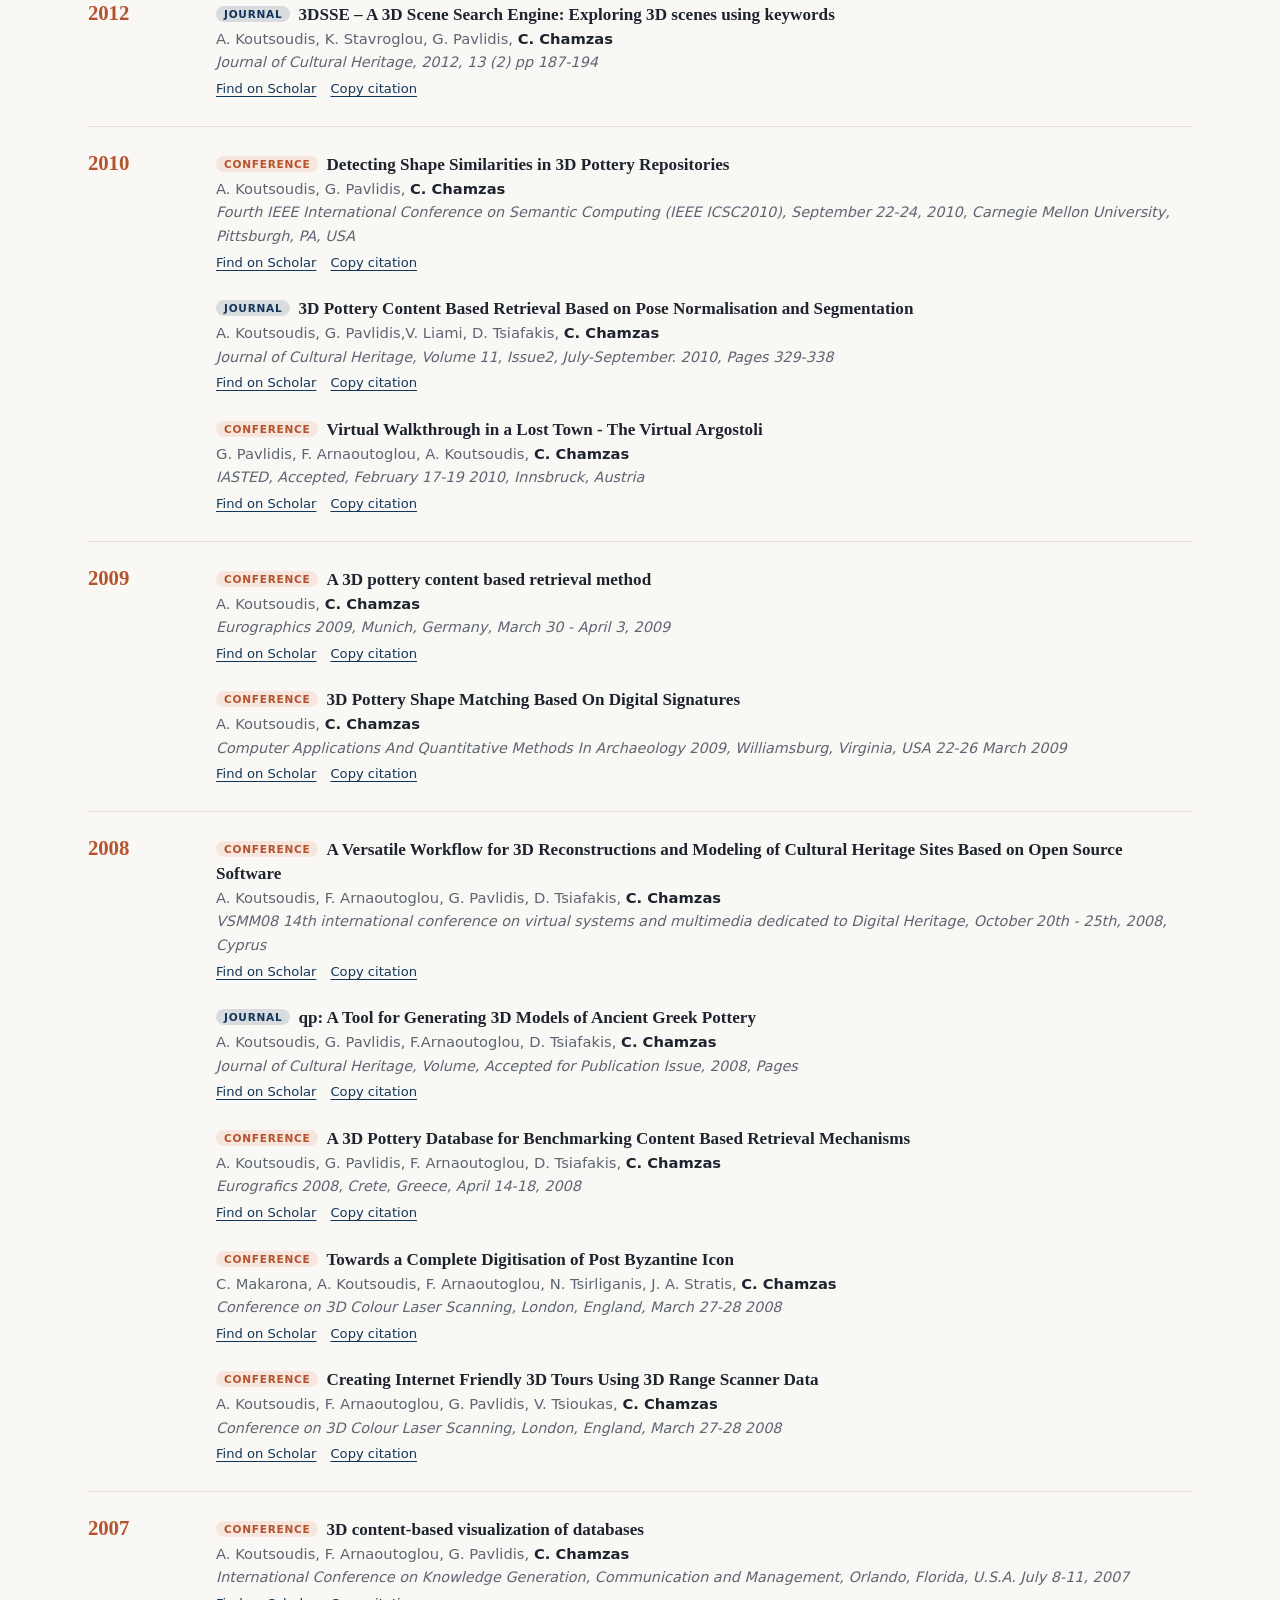
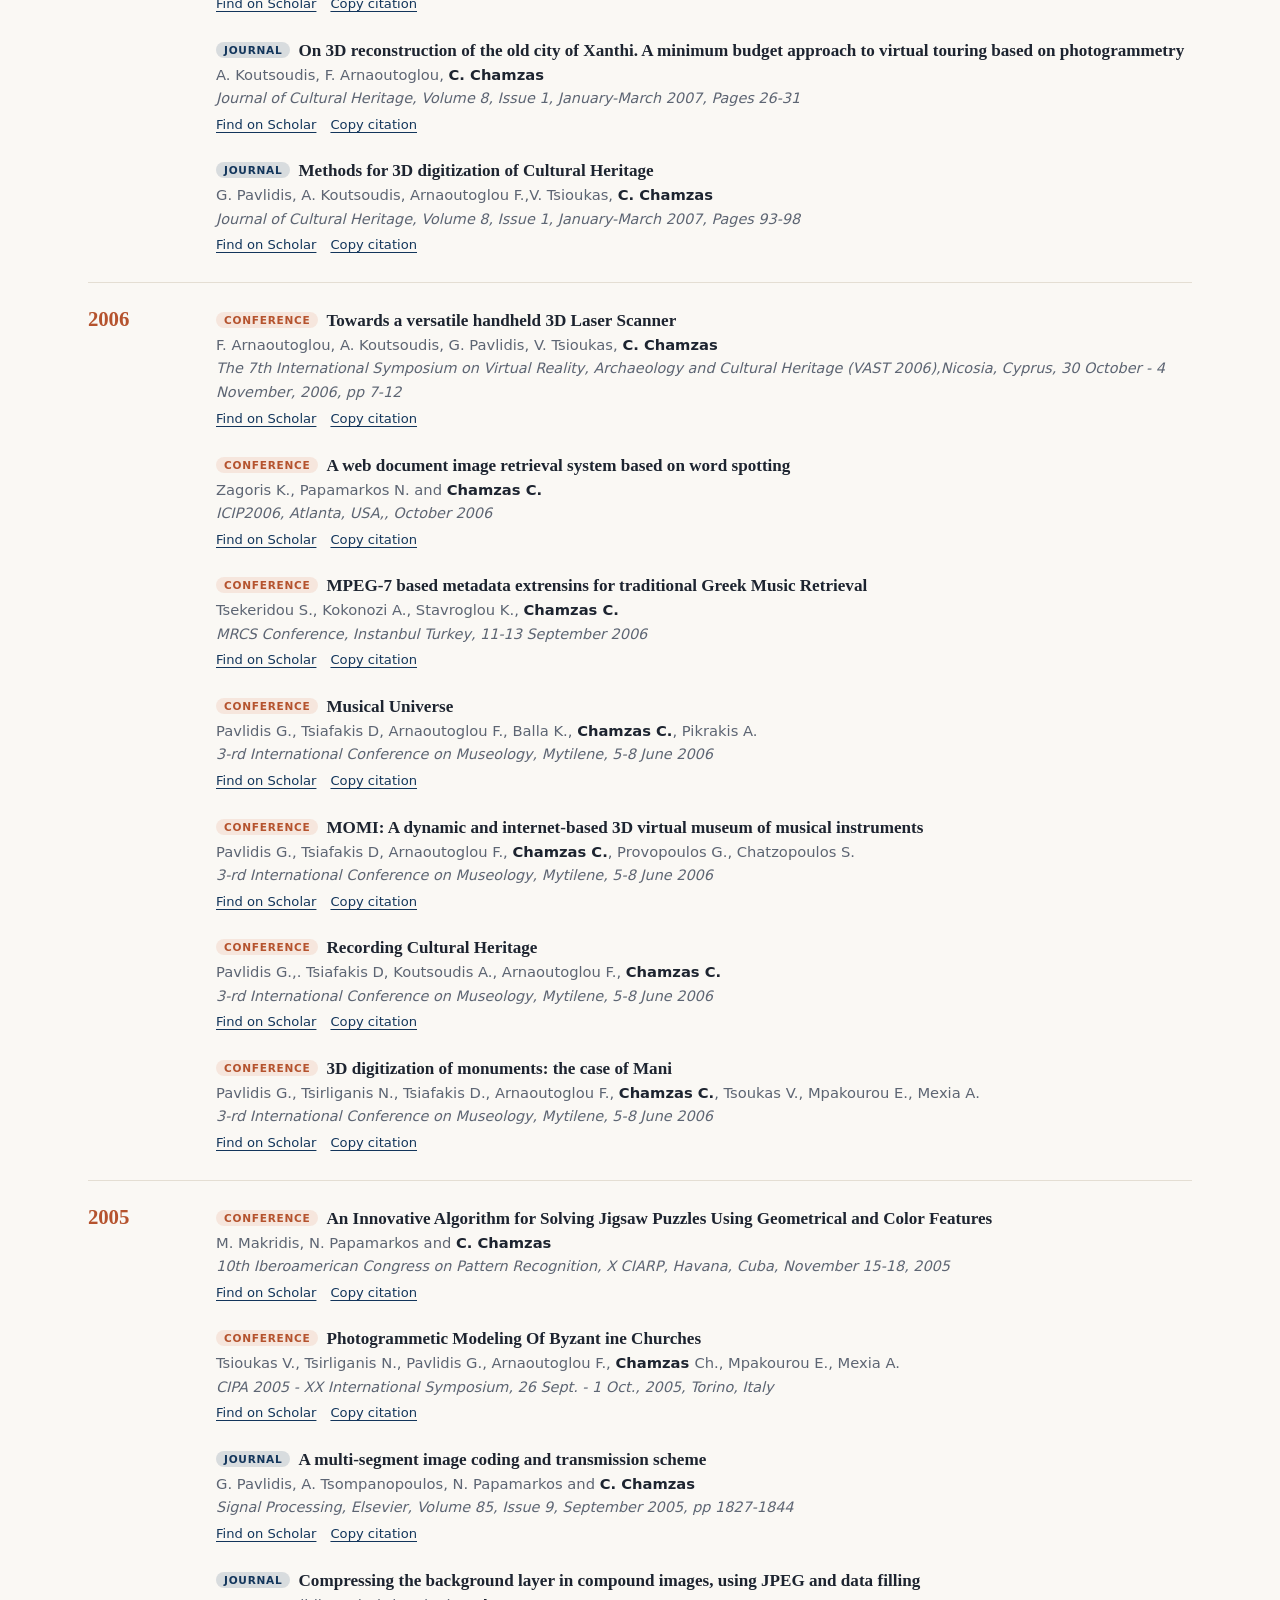
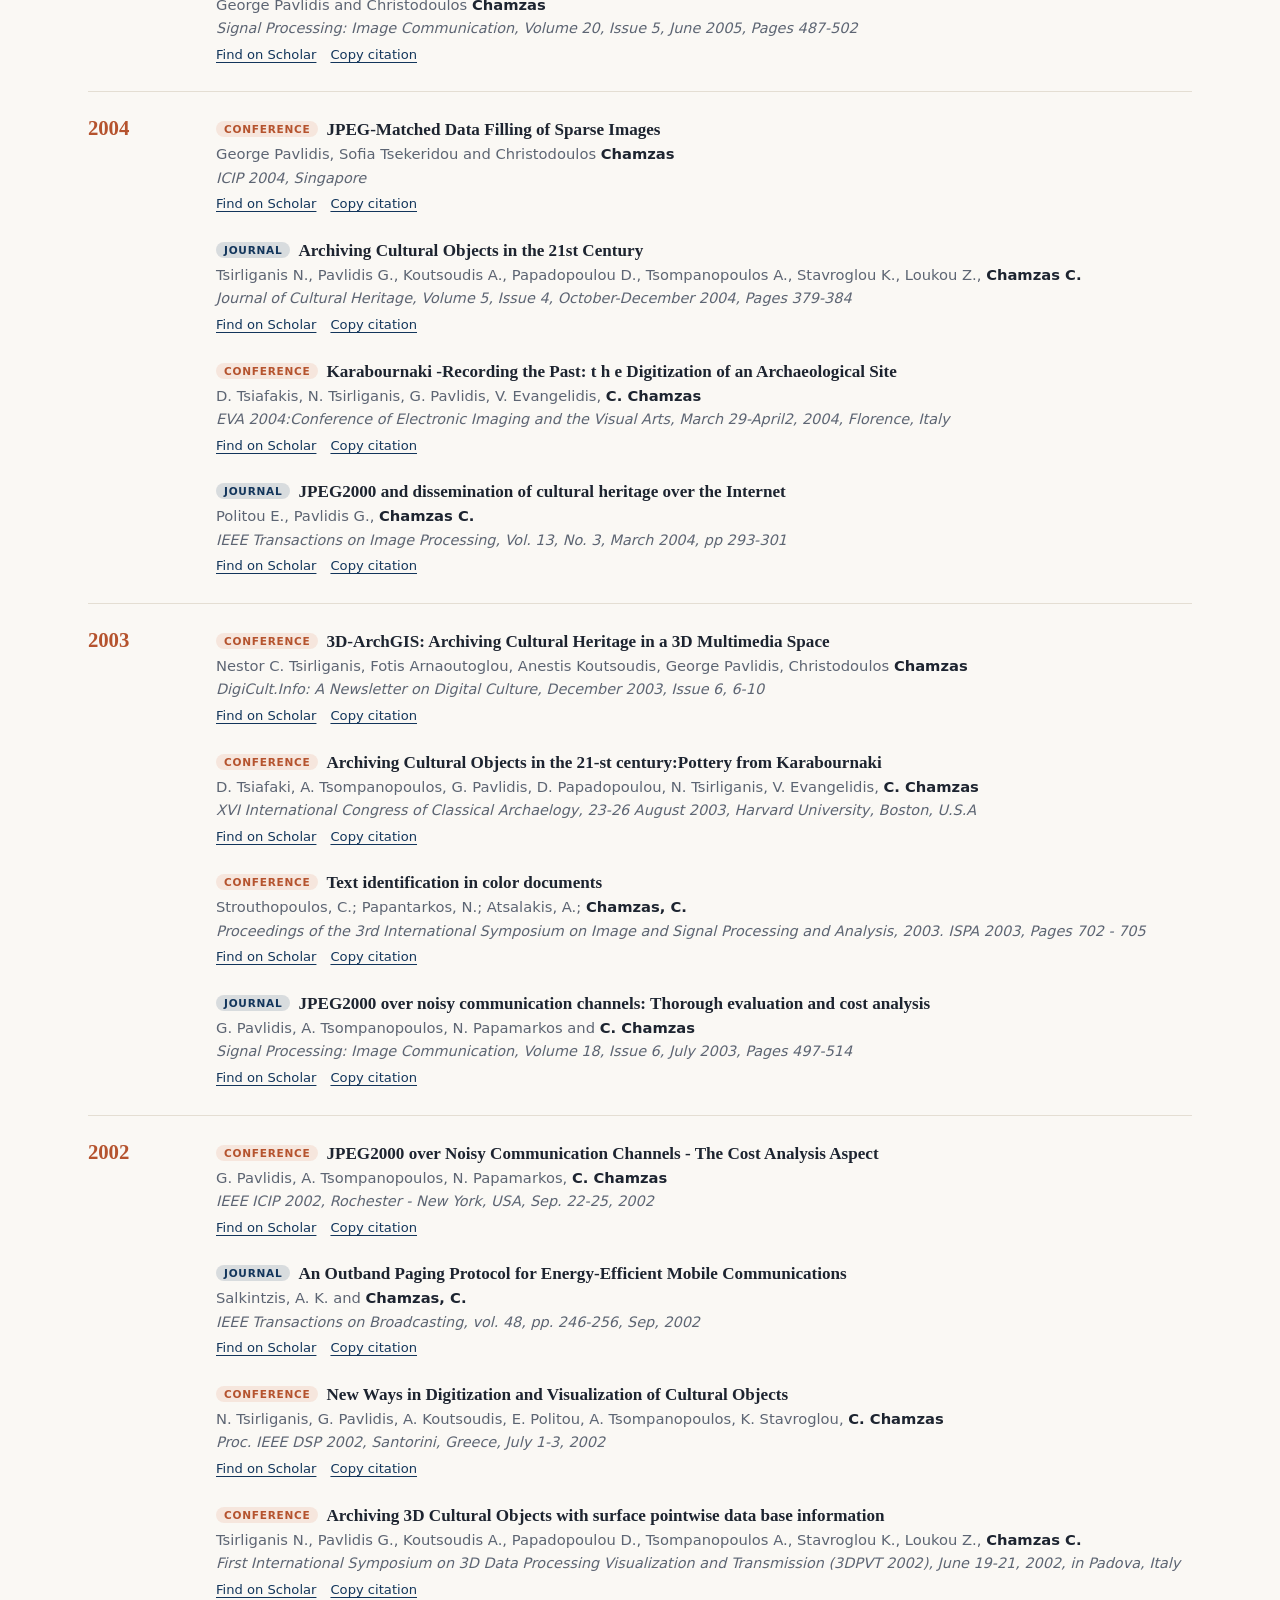
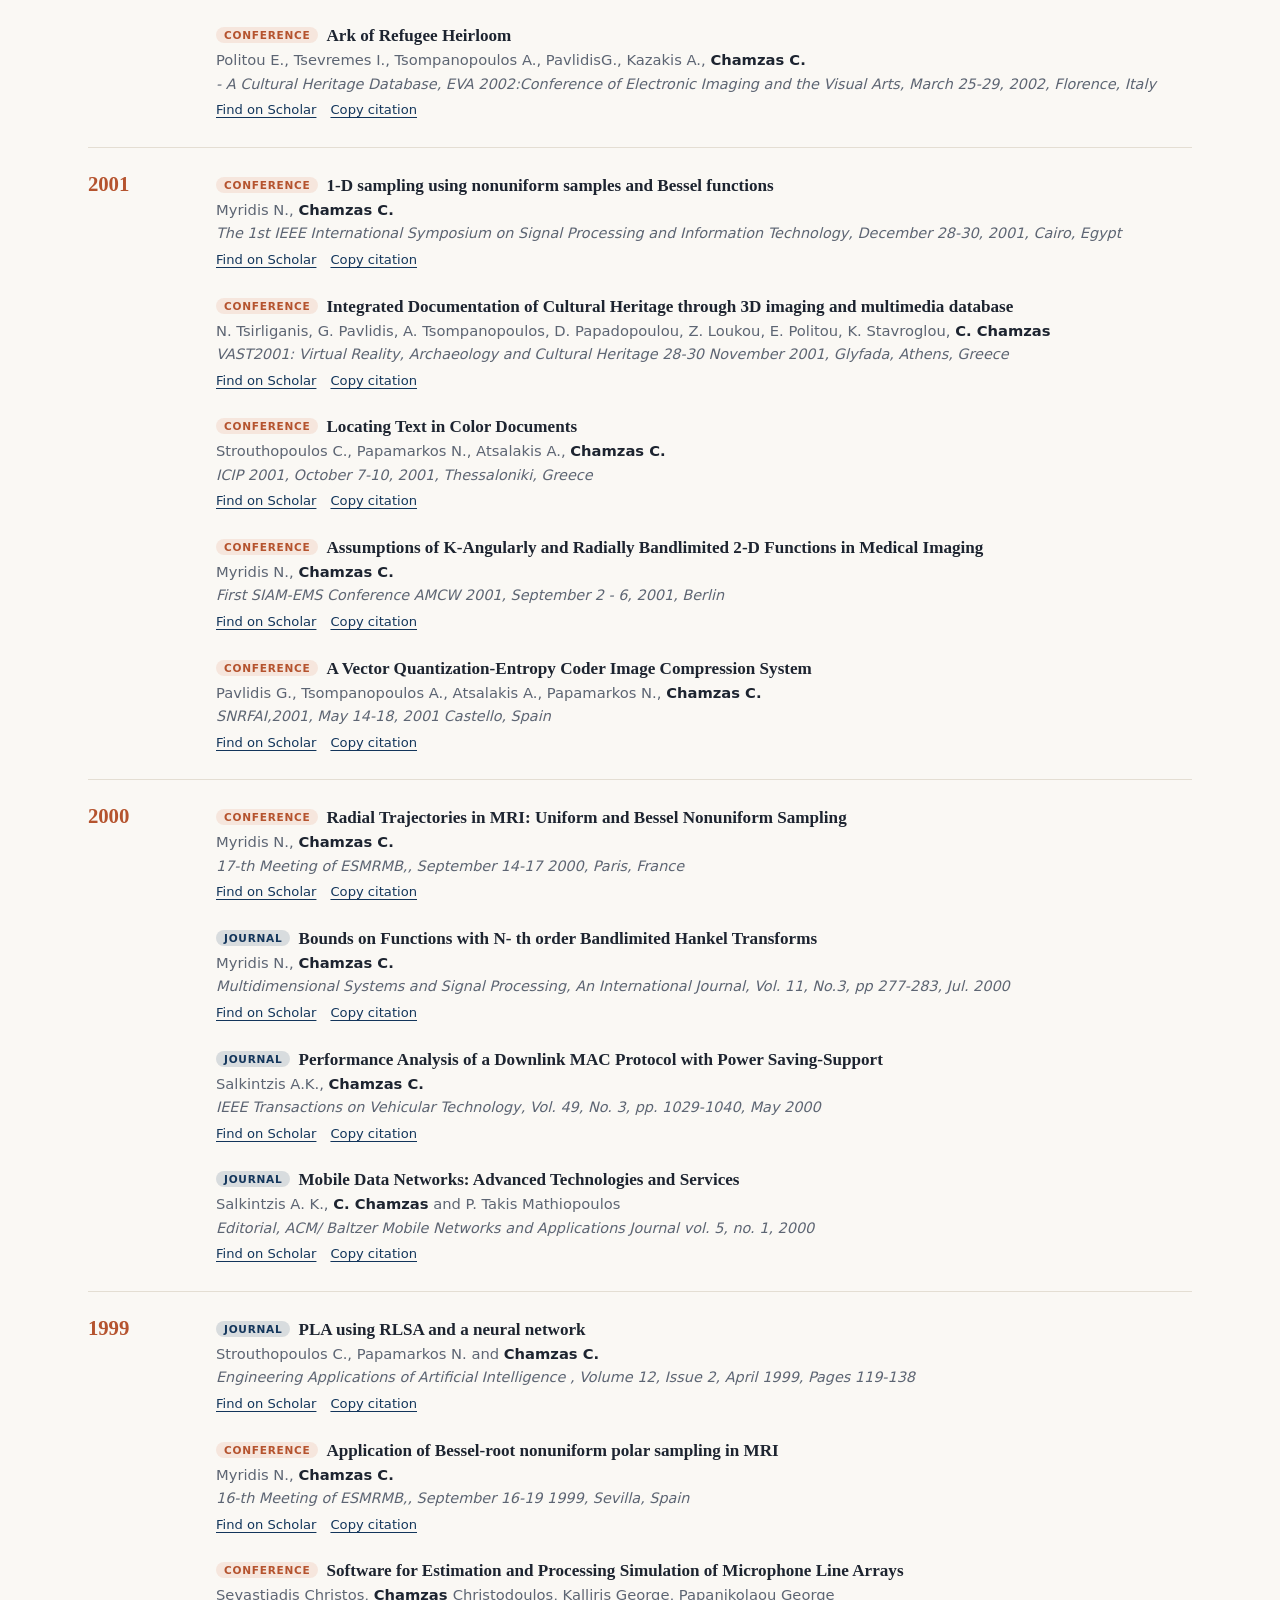
==== commit fdd33105: "Update family details in index.html Added names of children to the family paragraph." ====
--- a/index.html
+++ b/index.html
@@ -139,7 +139,7 @@
           <p>He is a Senior Member of IEEE, a member of Sigma Xi and of the Technical Chamber of Greece, a former
             Editor of the IEEE Transactions on Communications (1989&ndash;1996), and a former Distinguished Member of
             Technical Staff at AT&amp;T Bell Laboratories.</p>
-          <p class="family">He has been married since 1993 to <a href="https://chamzas.github.io/elpis/">Dr. Elpida (Elpis) Antonopoulou</a>, anaesthesiologist and head of the Anaesthesiology Department at the General Hospital of Xanthi; they have three children.</p>
+          <p class="family">He has been married since 1993 to <a href="https://chamzas.github.io/elpis/">Dr. Elpida (Elpis) Antonopoulou</a>, anaesthesiologist and head of the Anaesthesiology Department at the General Hospital of Xanthi; they have three children, <a href="https://cchamzas.com">Constantinos</a>, Dimitrios and Athanasios.</p>
         </div>
         <div class="el">
           <p>Ο Χριστόδουλος Χαμζάς γεννήθηκε στην Κομοτηνή. Πήρε το Δίπλωμα Ηλεκτρολόγου Μηχανολόγου Μηχανικού από
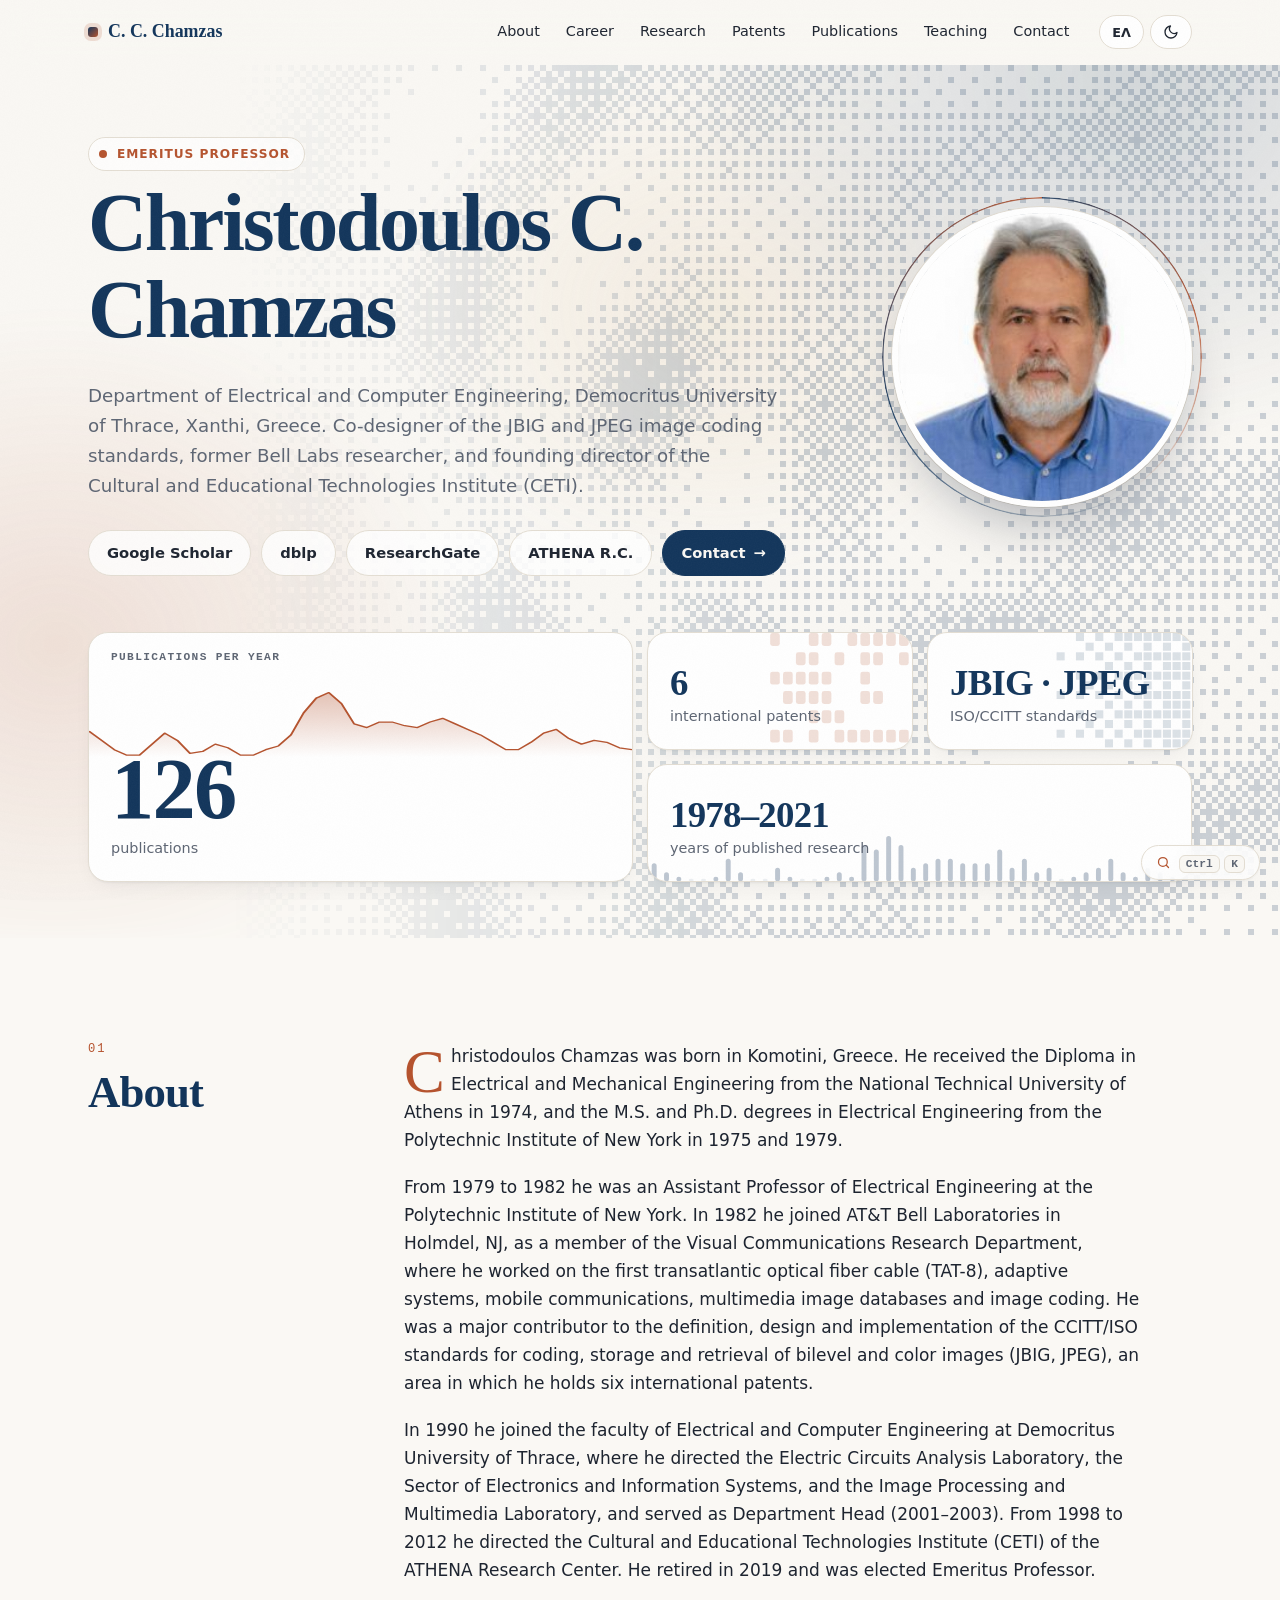
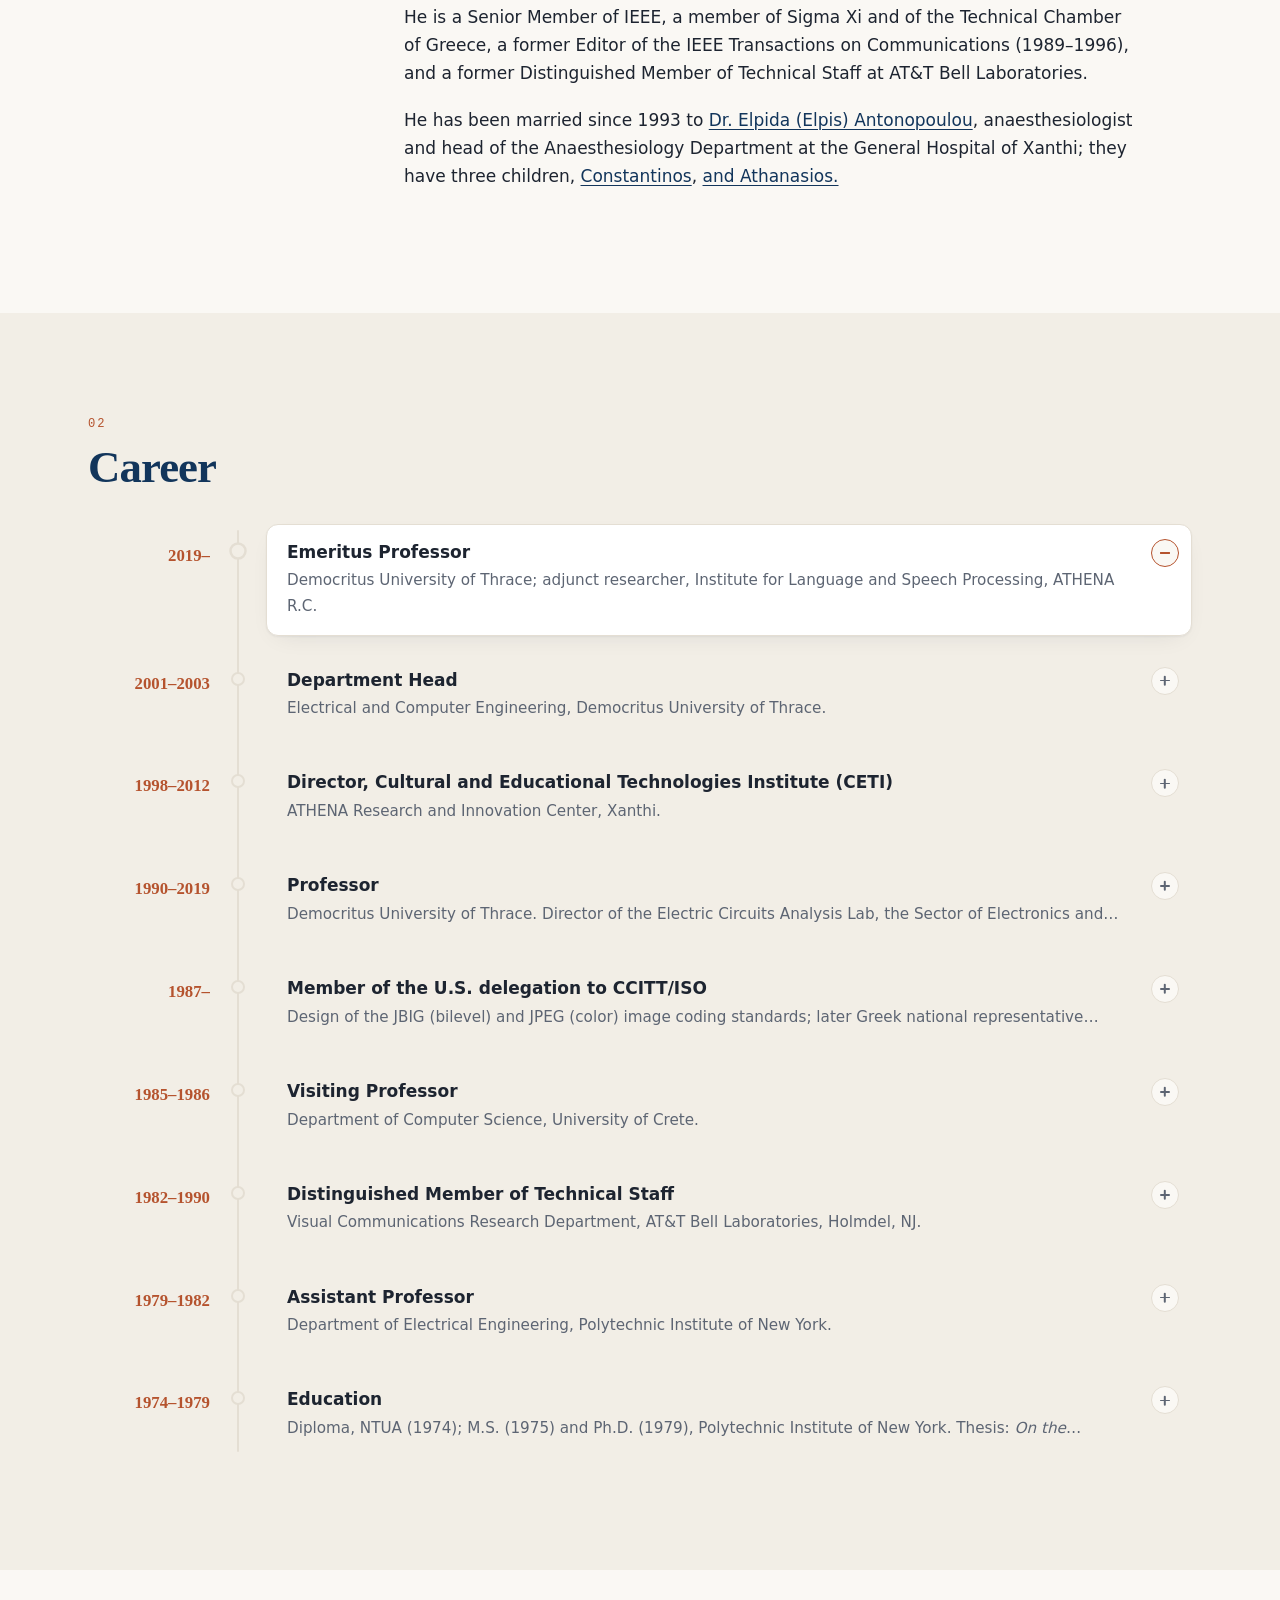
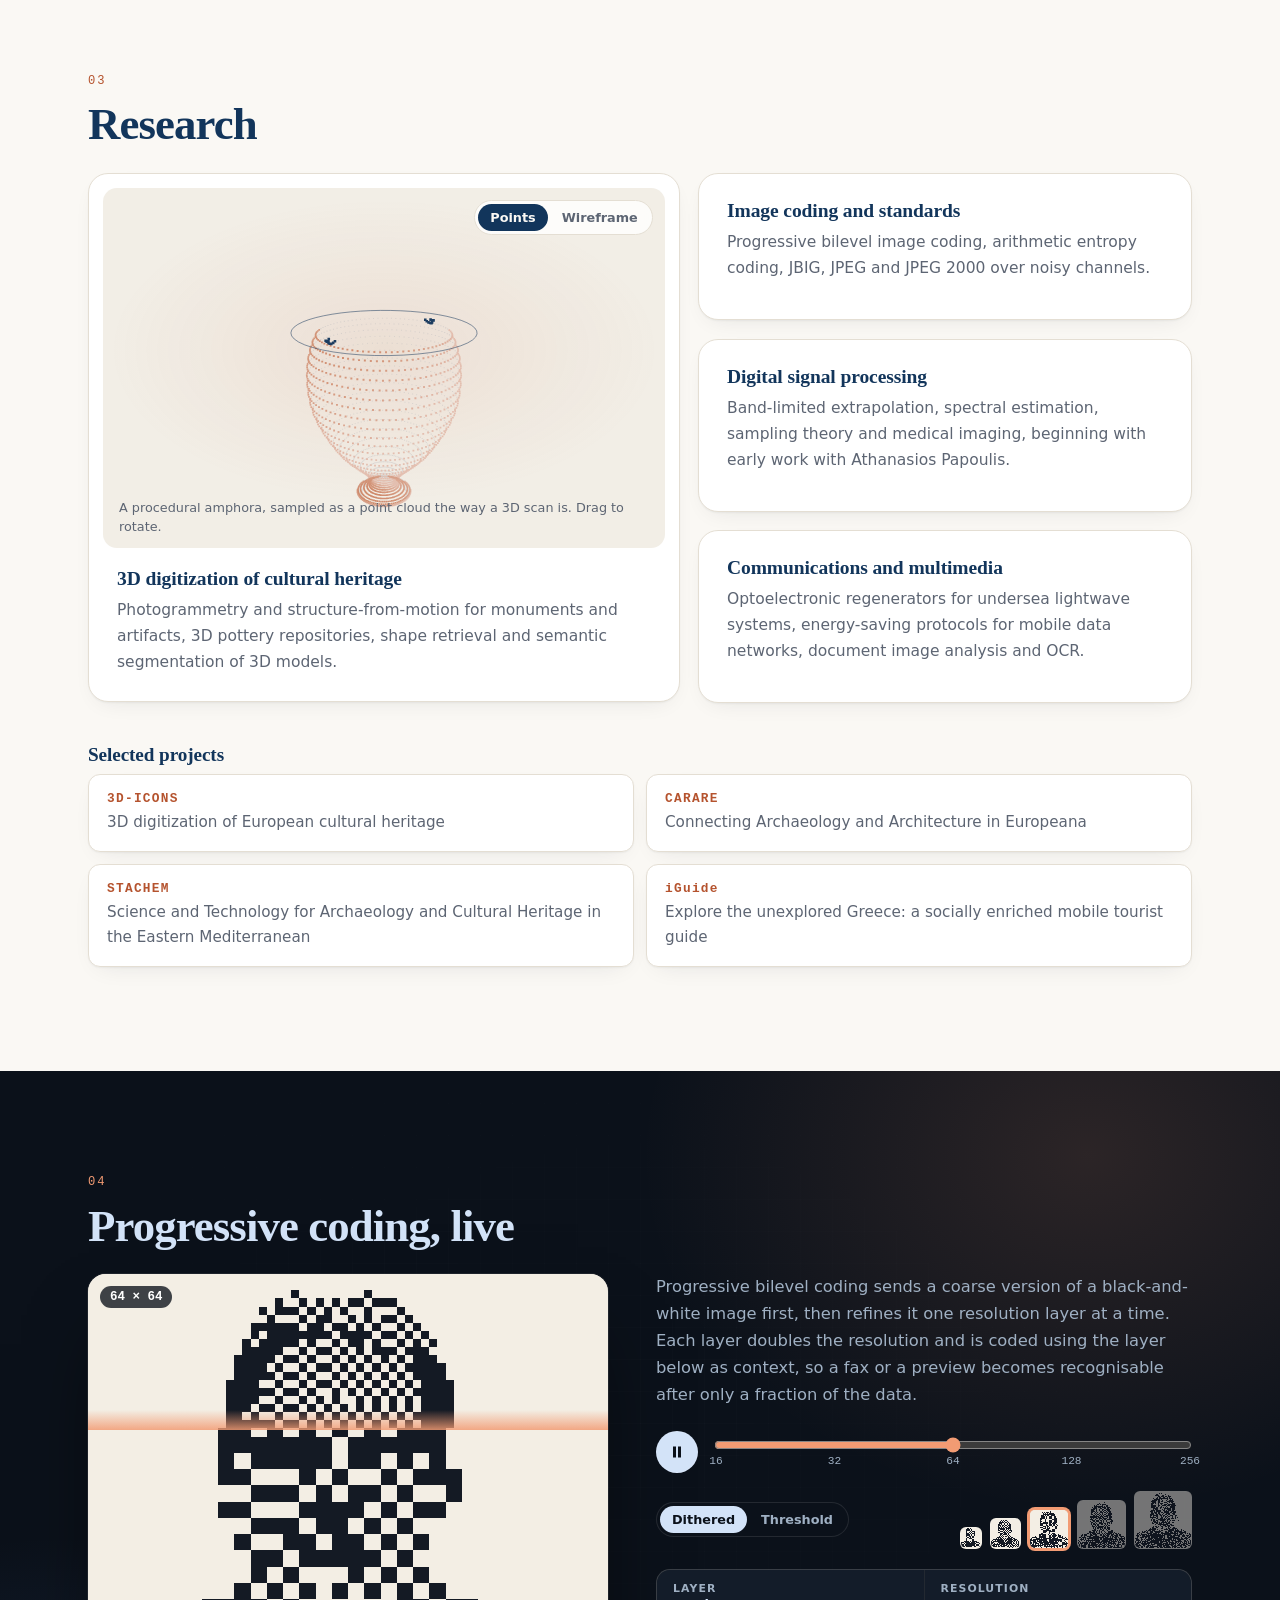
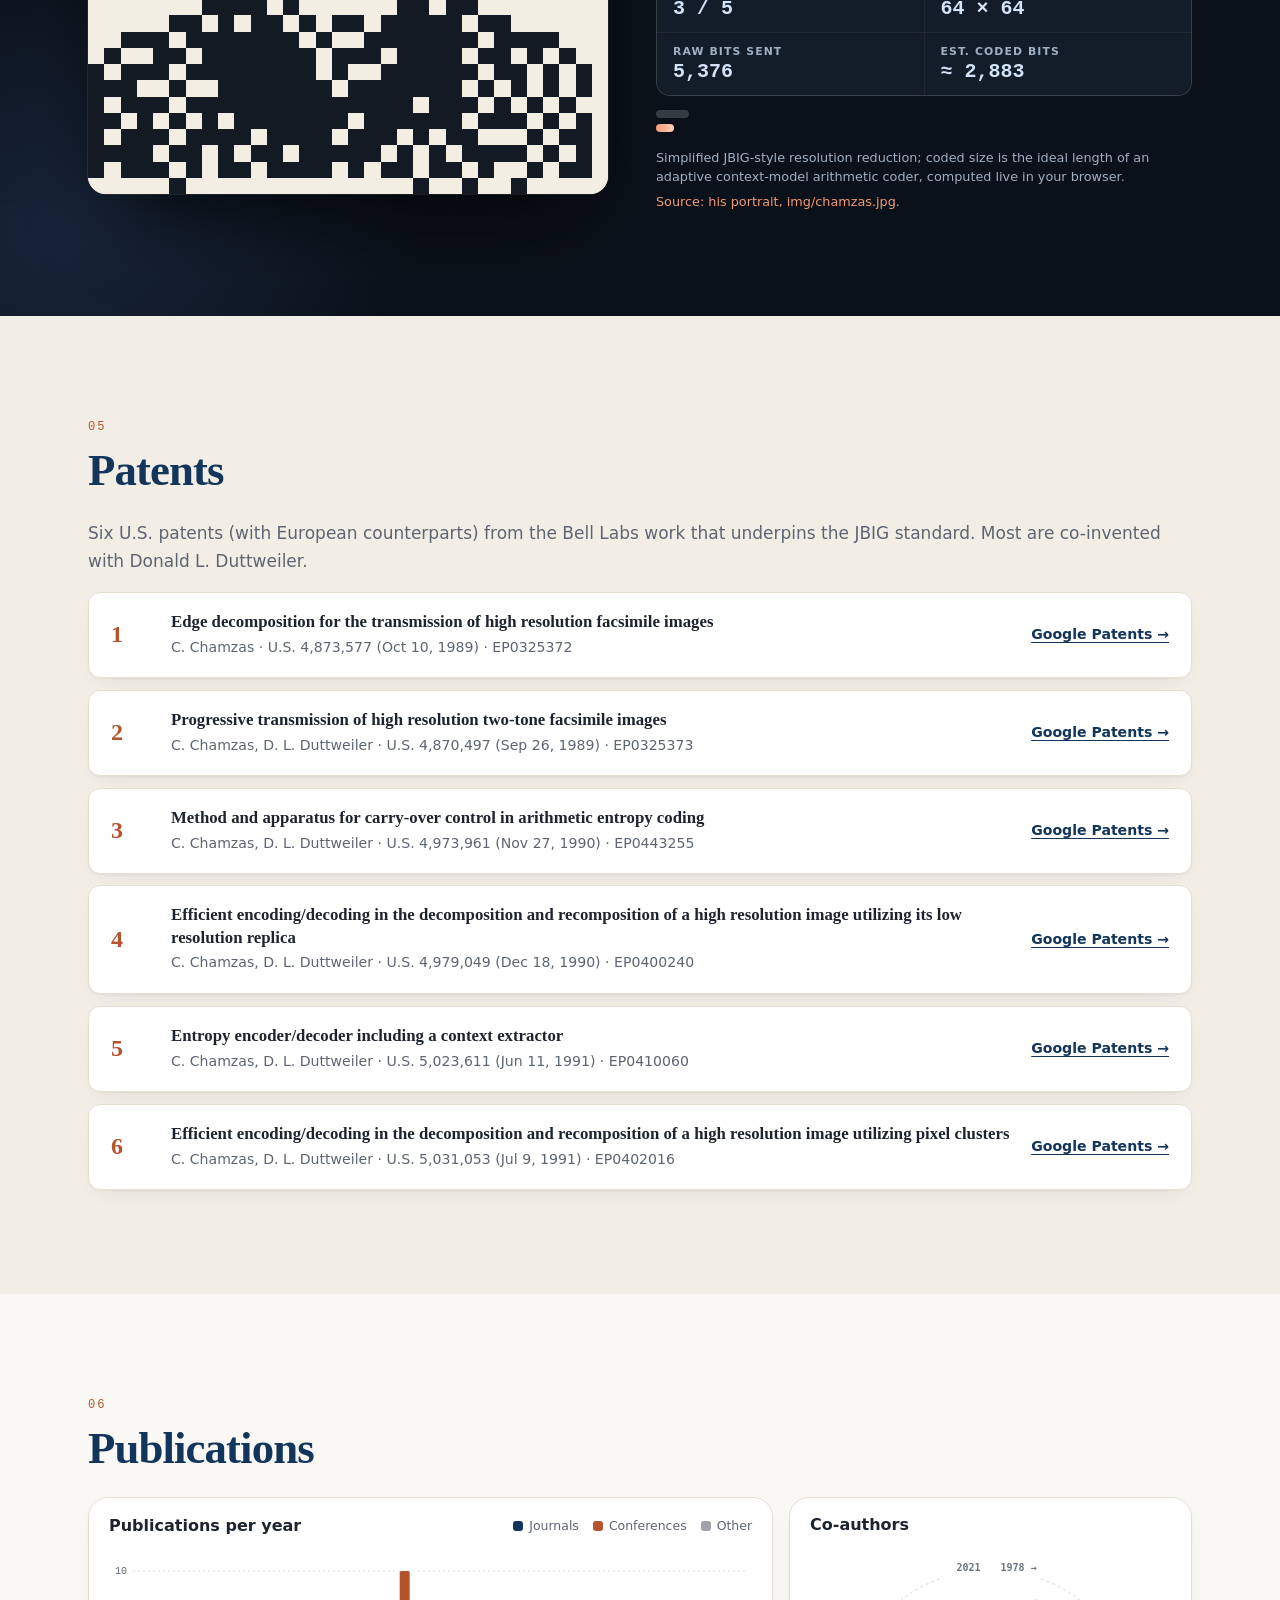
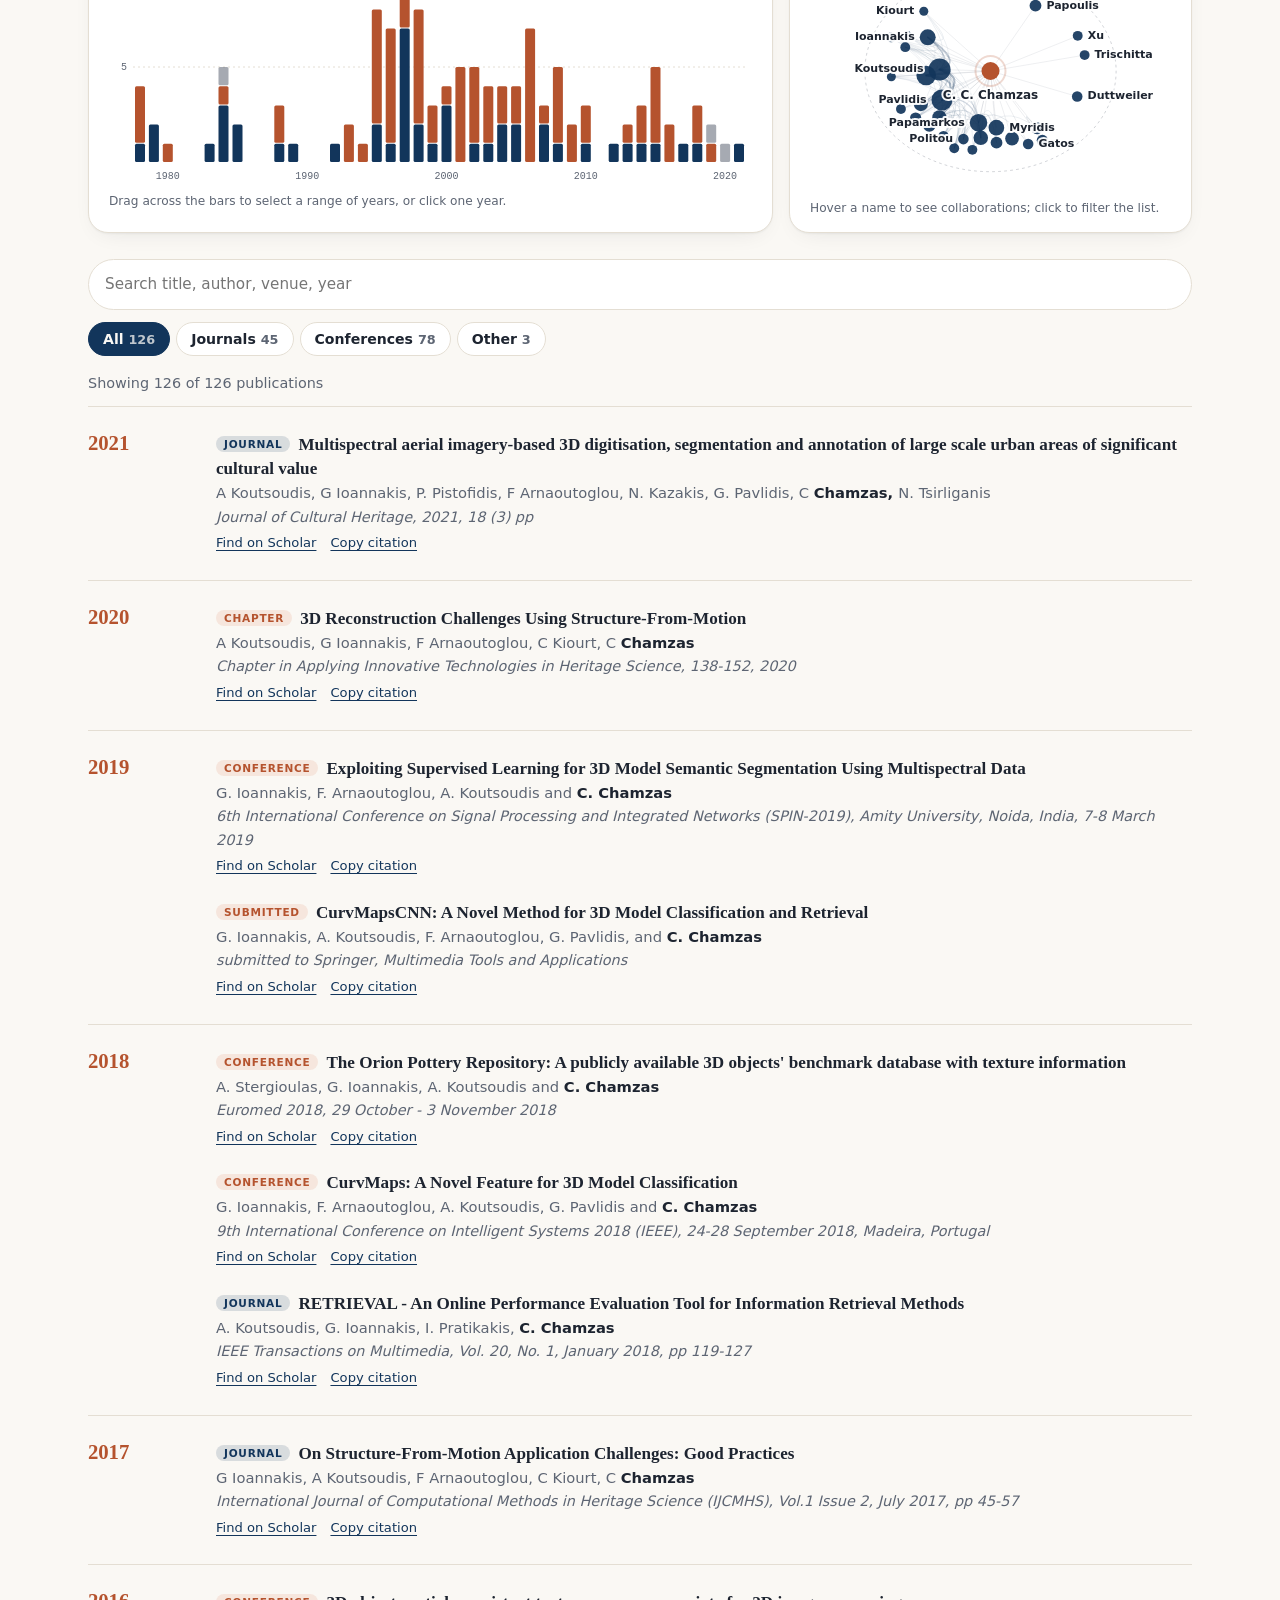
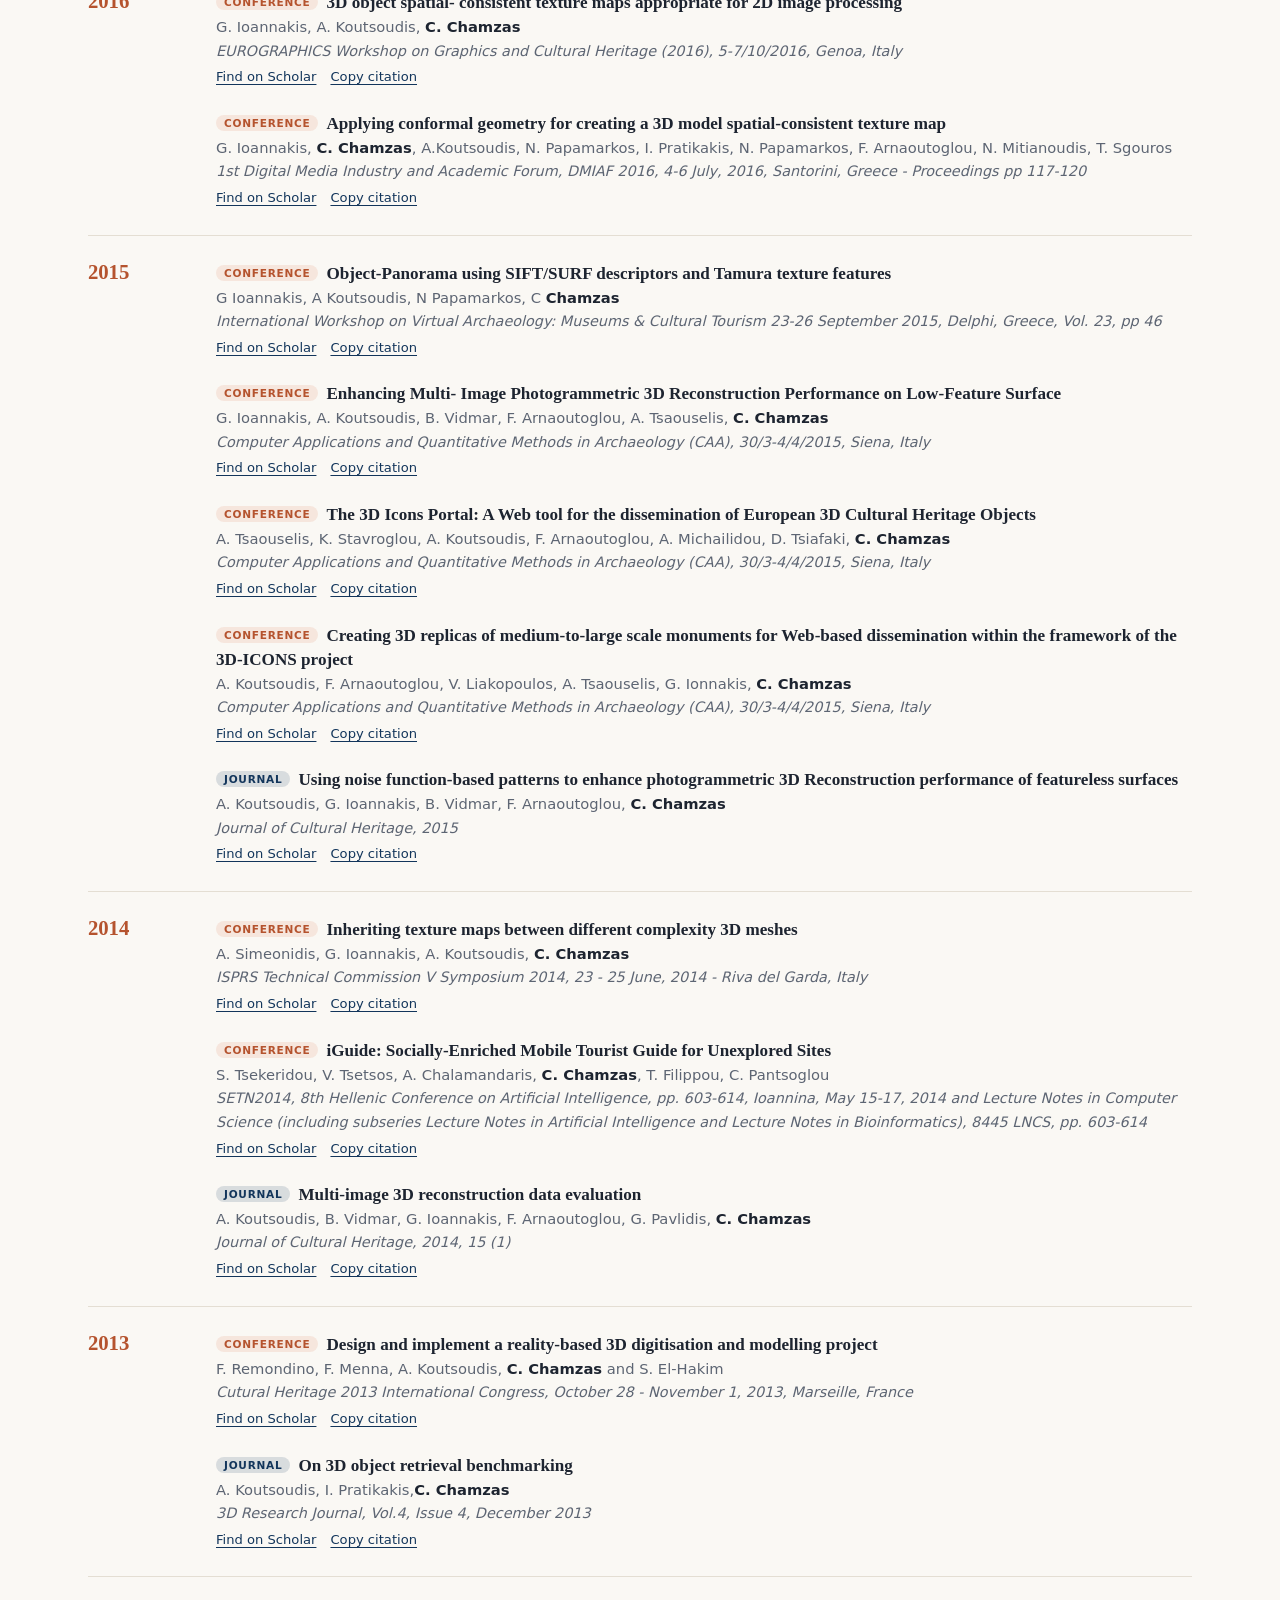
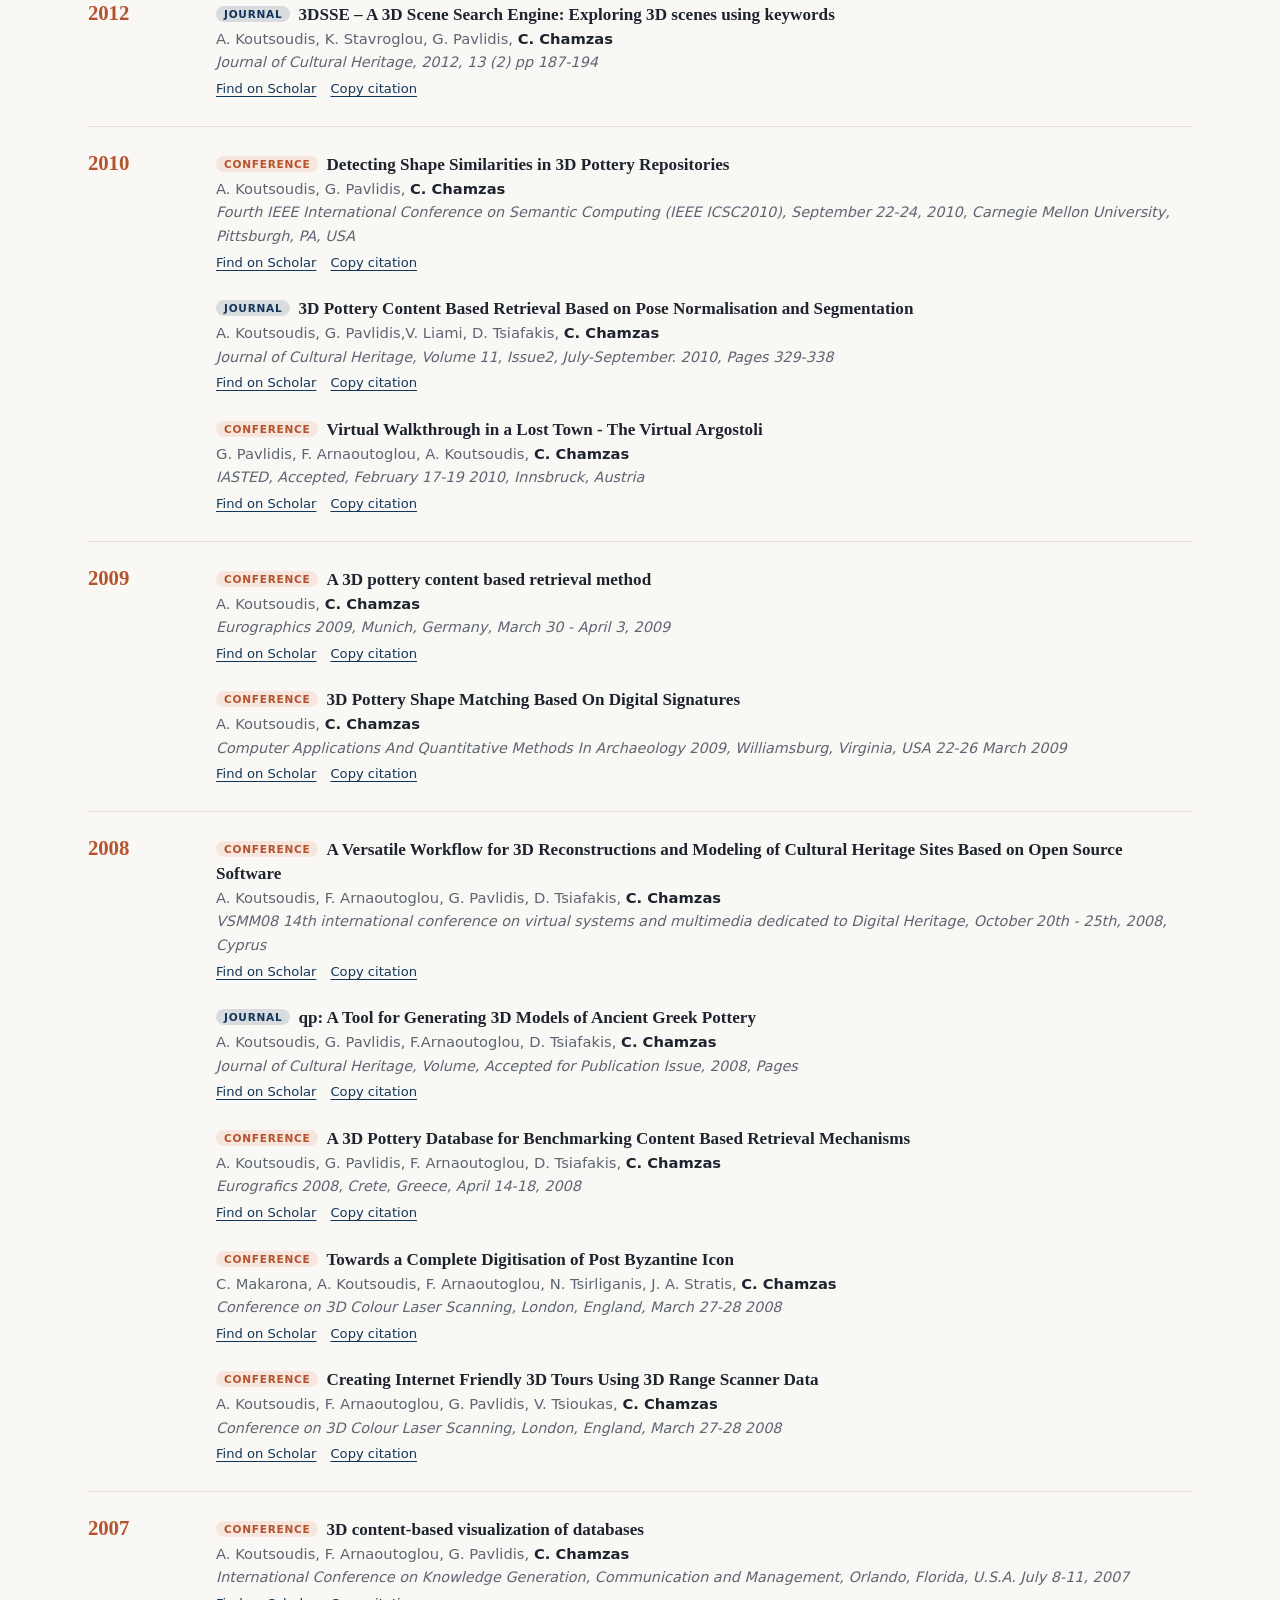
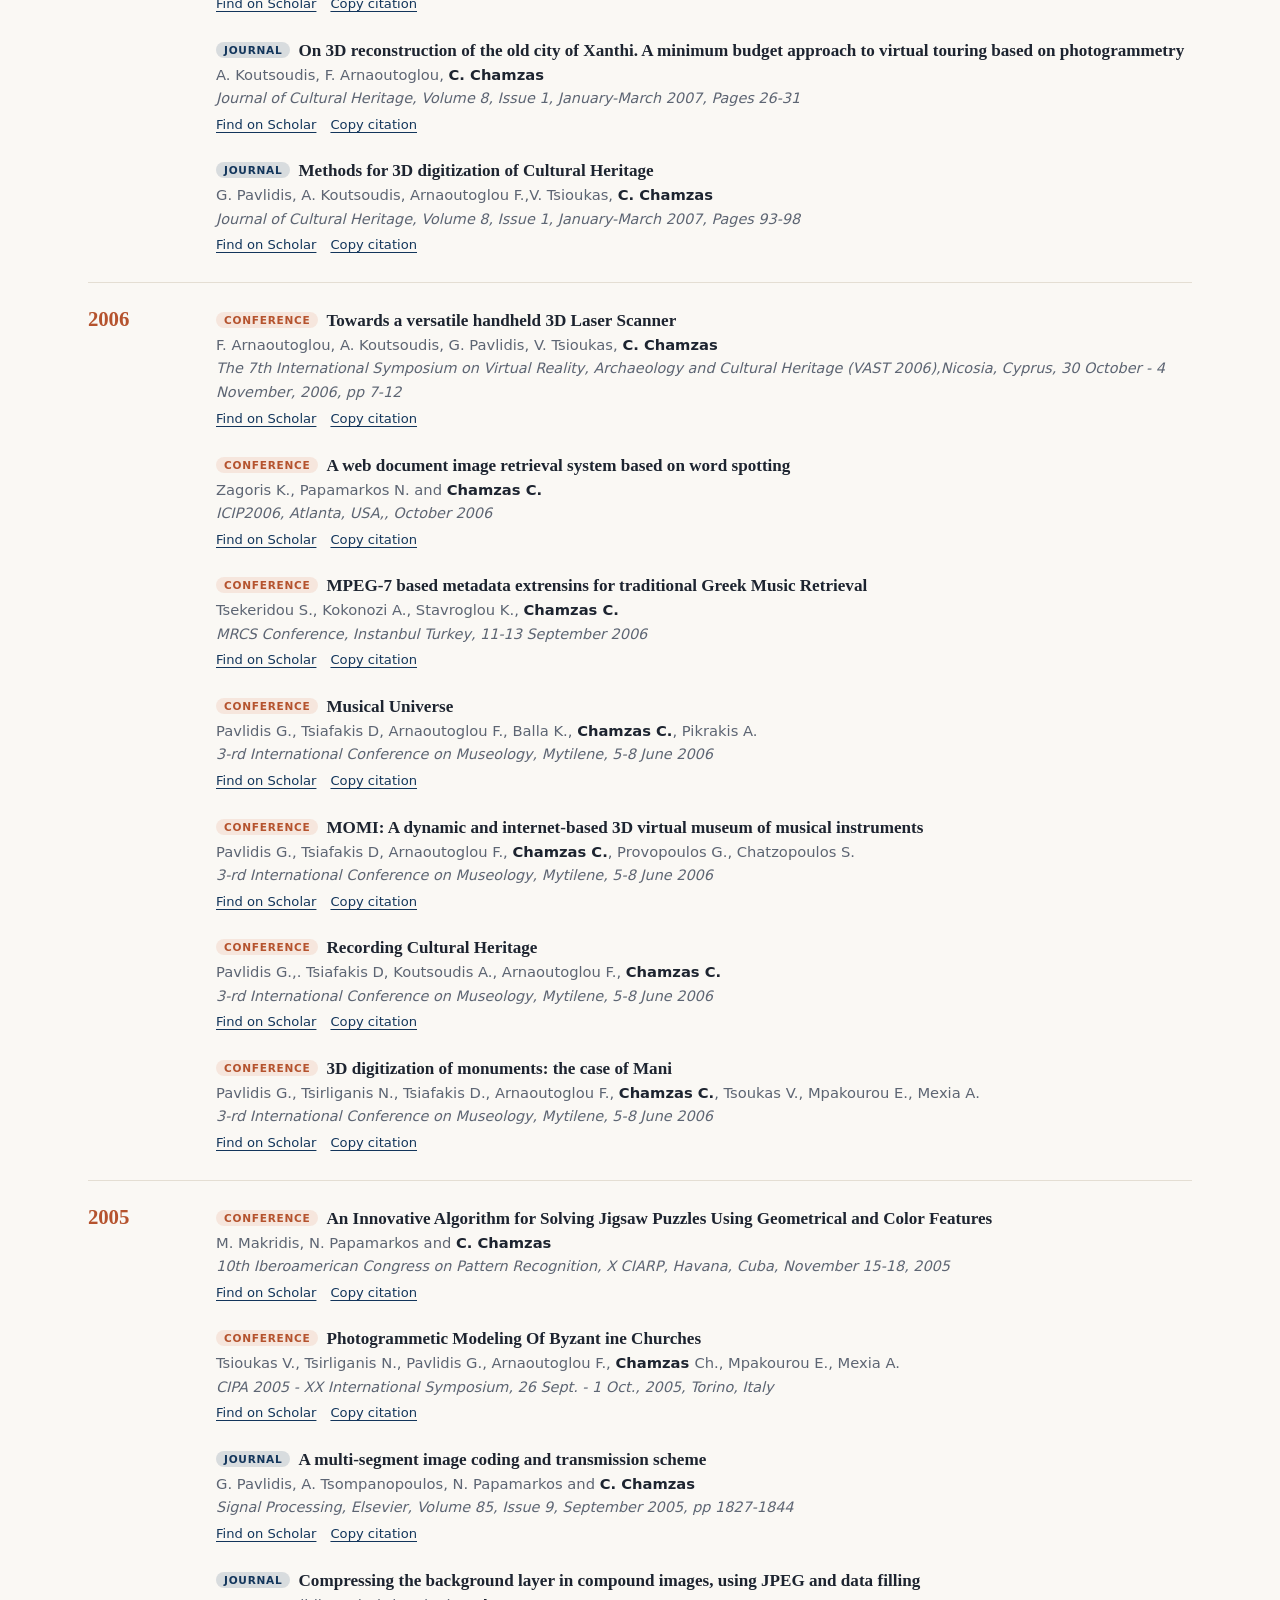
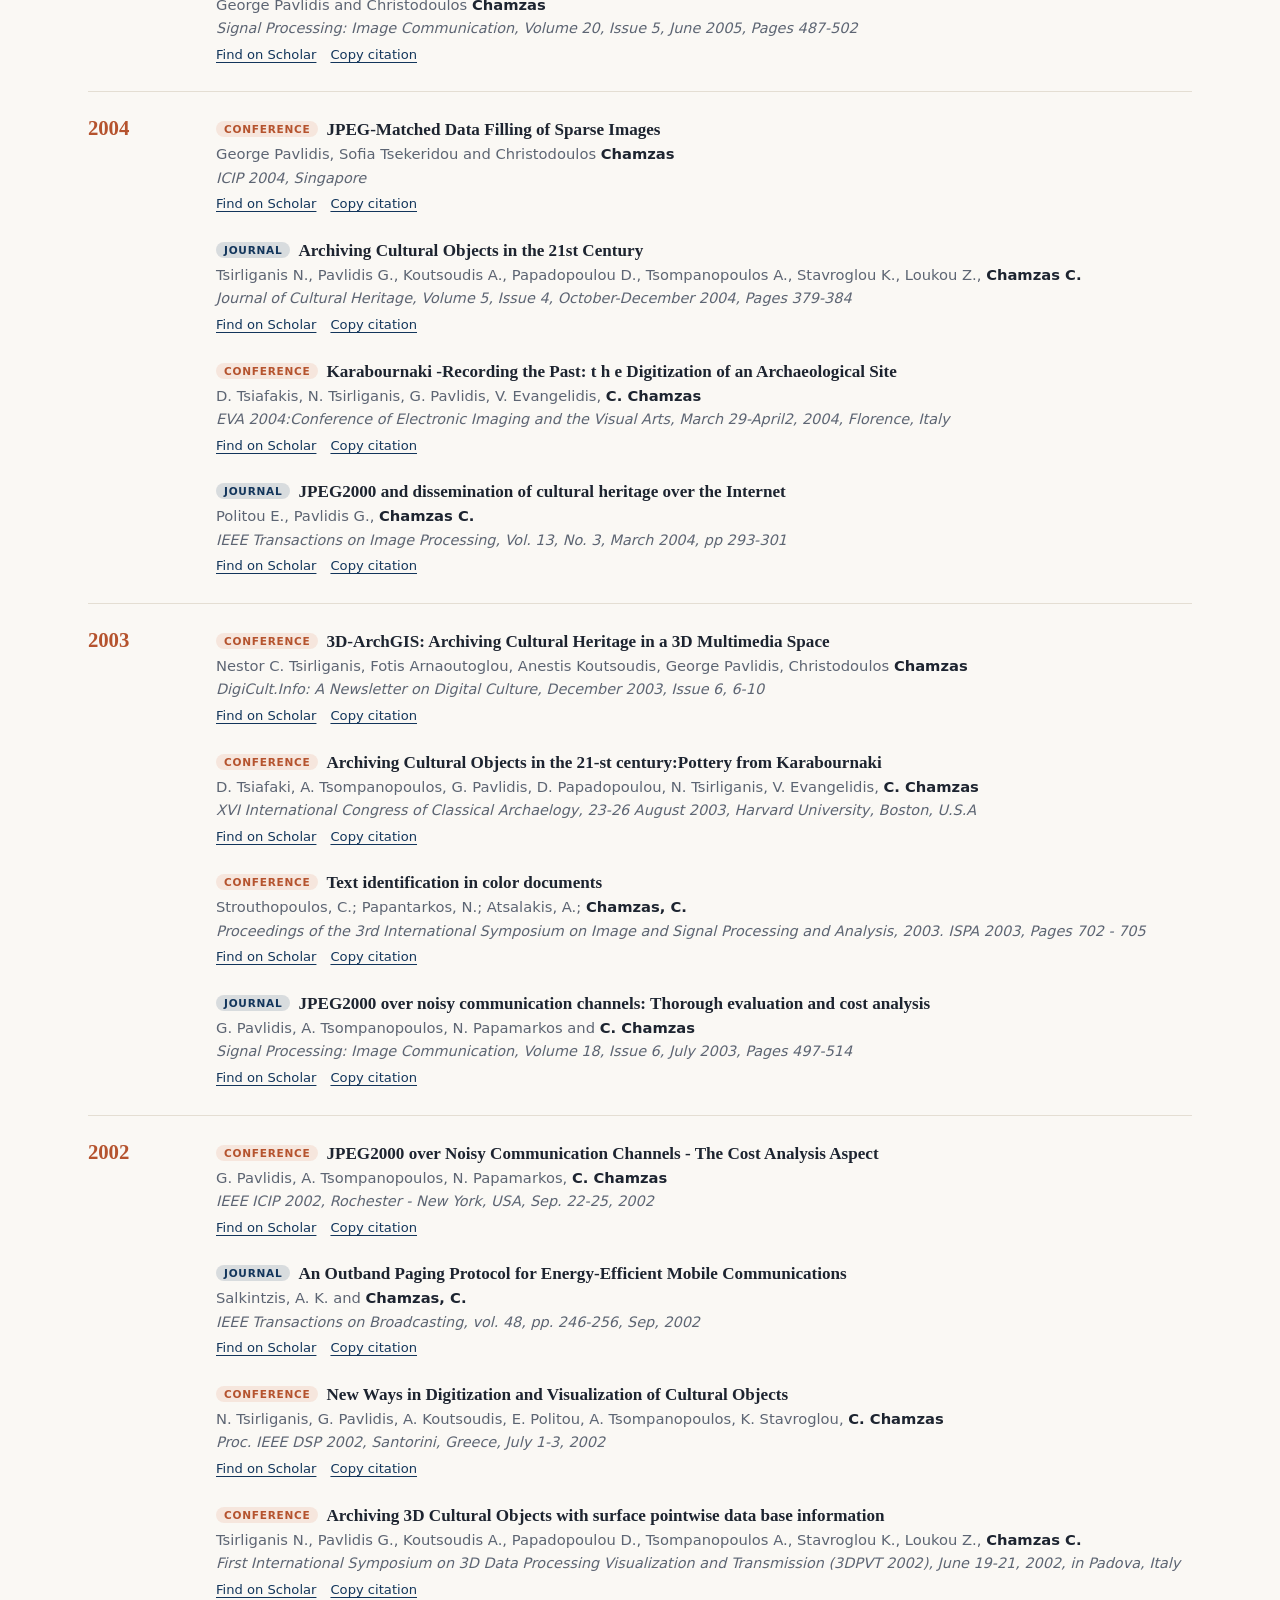
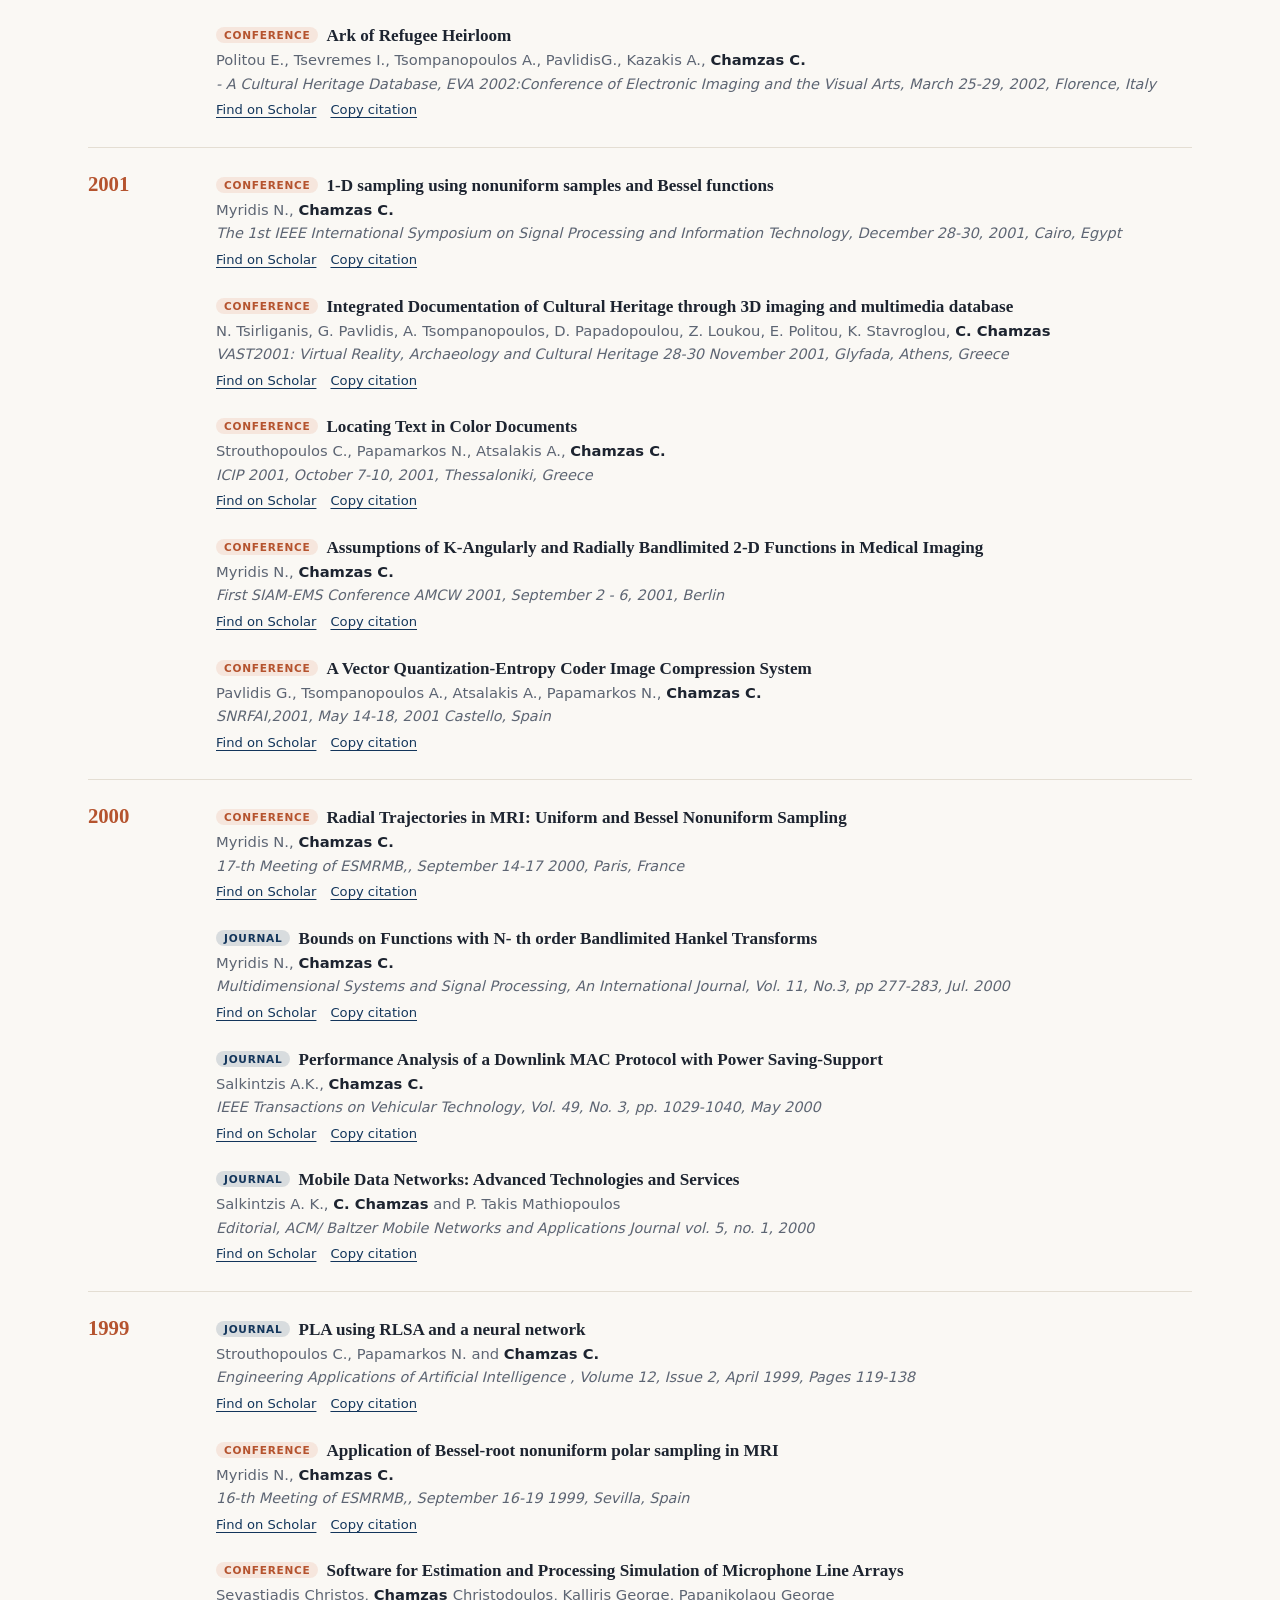
==== commit 47a3ccba: "Update family paragraph with additional child link" ====
--- a/index.html
+++ b/index.html
@@ -139,7 +139,7 @@
           <p>He is a Senior Member of IEEE, a member of Sigma Xi and of the Technical Chamber of Greece, a former
             Editor of the IEEE Transactions on Communications (1989&ndash;1996), and a former Distinguished Member of
             Technical Staff at AT&amp;T Bell Laboratories.</p>
-          <p class="family">He has been married since 1993 to <a href="https://chamzas.github.io/elpis/">Dr. Elpida (Elpis) Antonopoulou</a>, anaesthesiologist and head of the Anaesthesiology Department at the General Hospital of Xanthi; they have three children, <a href="https://cchamzas.com">Constantinos</a>, Dimitrios and Athanasios.</p>
+          <p class="family">He has been married since 1993 to <a href="https://chamzas.github.io/elpis/">Dr. Elpida (Elpis) Antonopoulou</a>, anaesthesiologist and head of the Anaesthesiology Department at the General Hospital of Xanthi; they have three children, <a href="https://cchamzas.com">Constantinos</a>, <a href=https://jimas95.github.io/portfolio/Dimitrios</a> and Athanasios.</p>
         </div>
         <div class="el">
           <p>Ο Χριστόδουλος Χαμζάς γεννήθηκε στην Κομοτηνή. Πήρε το Δίπλωμα Ηλεκτρολόγου Μηχανολόγου Μηχανικού από
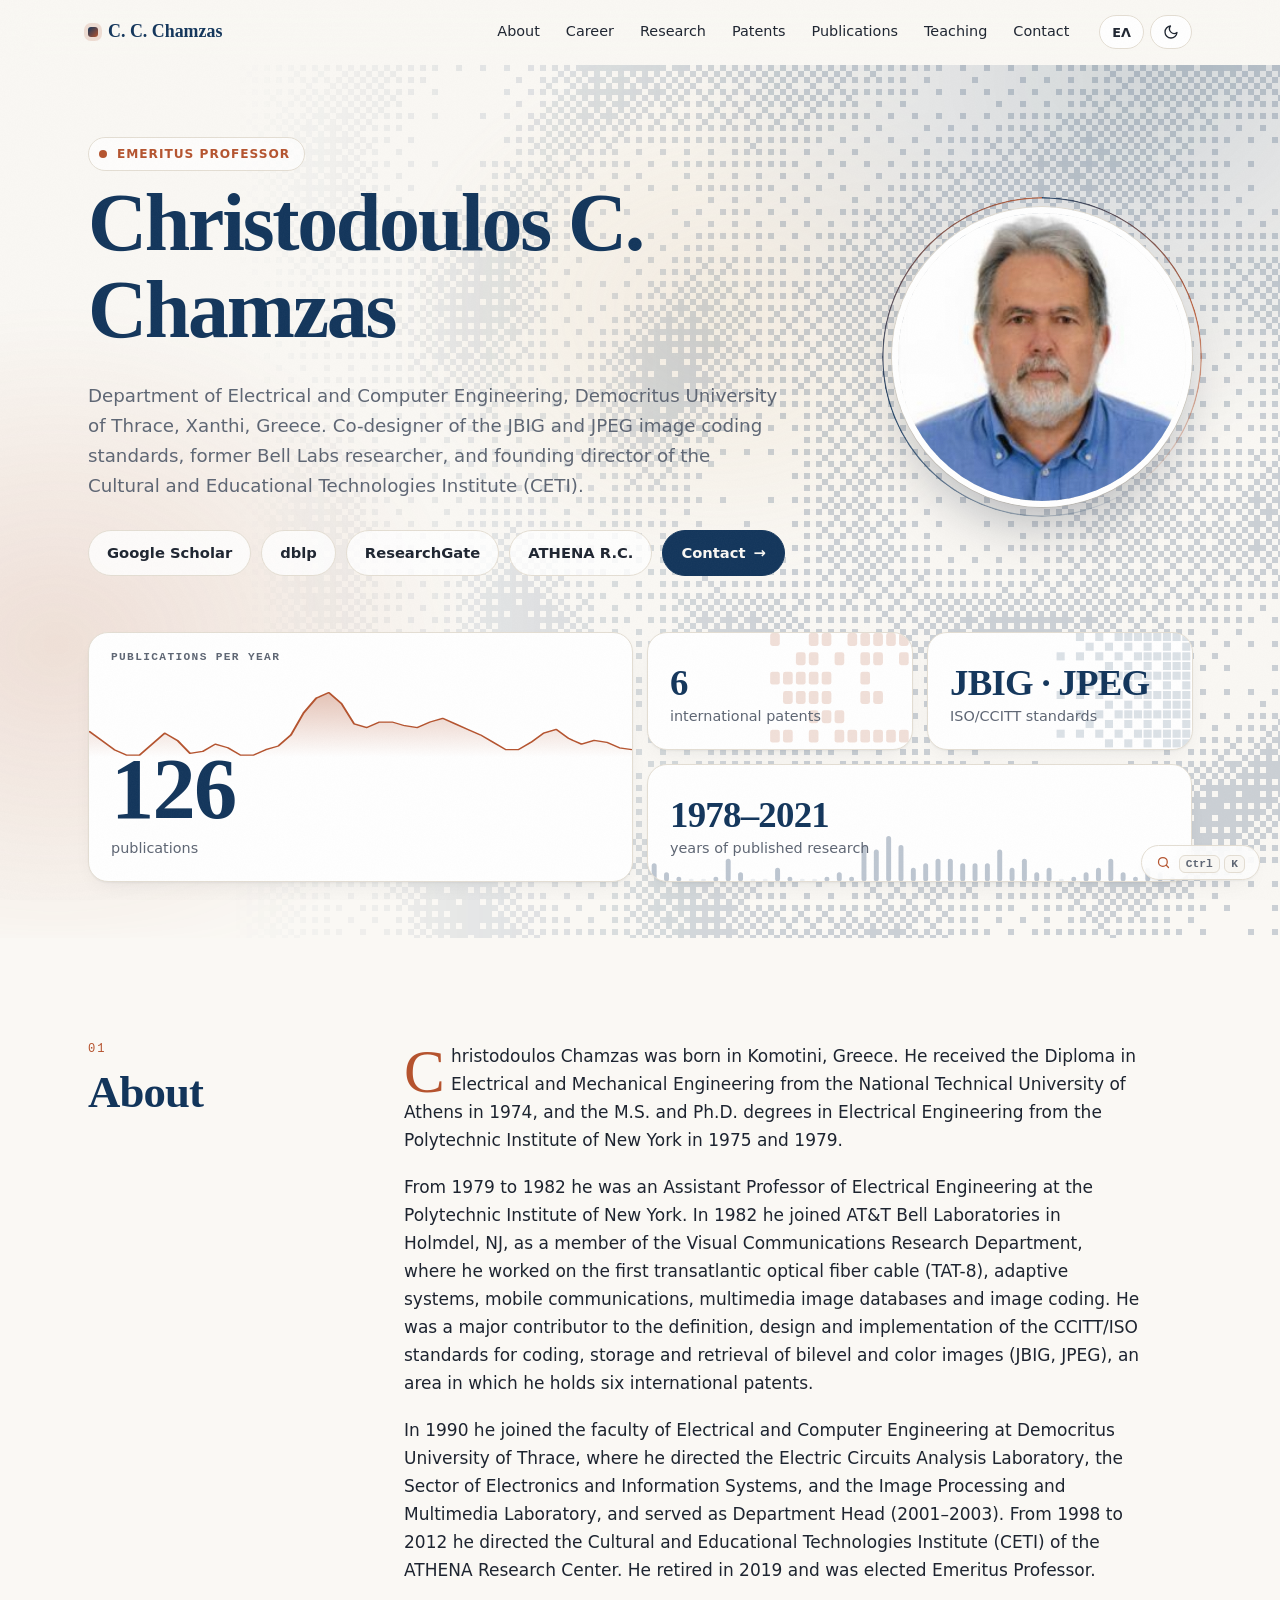
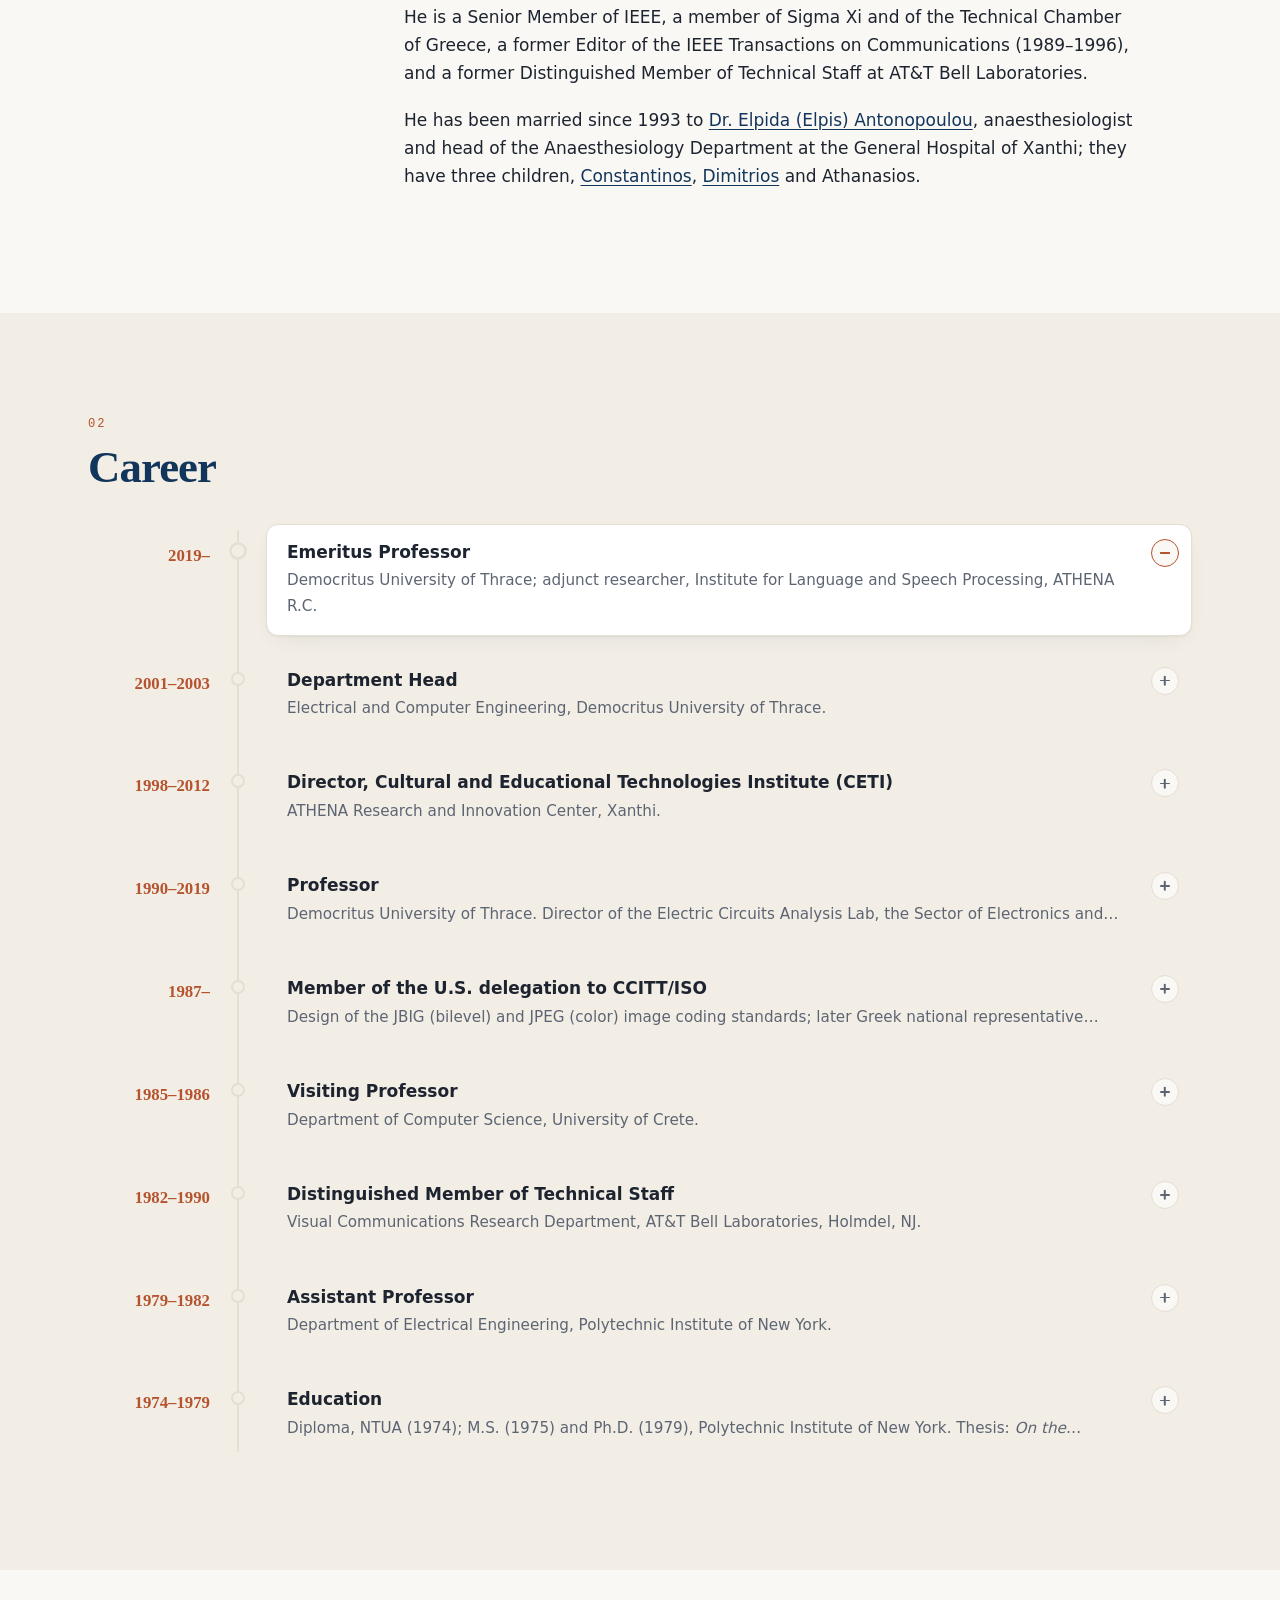
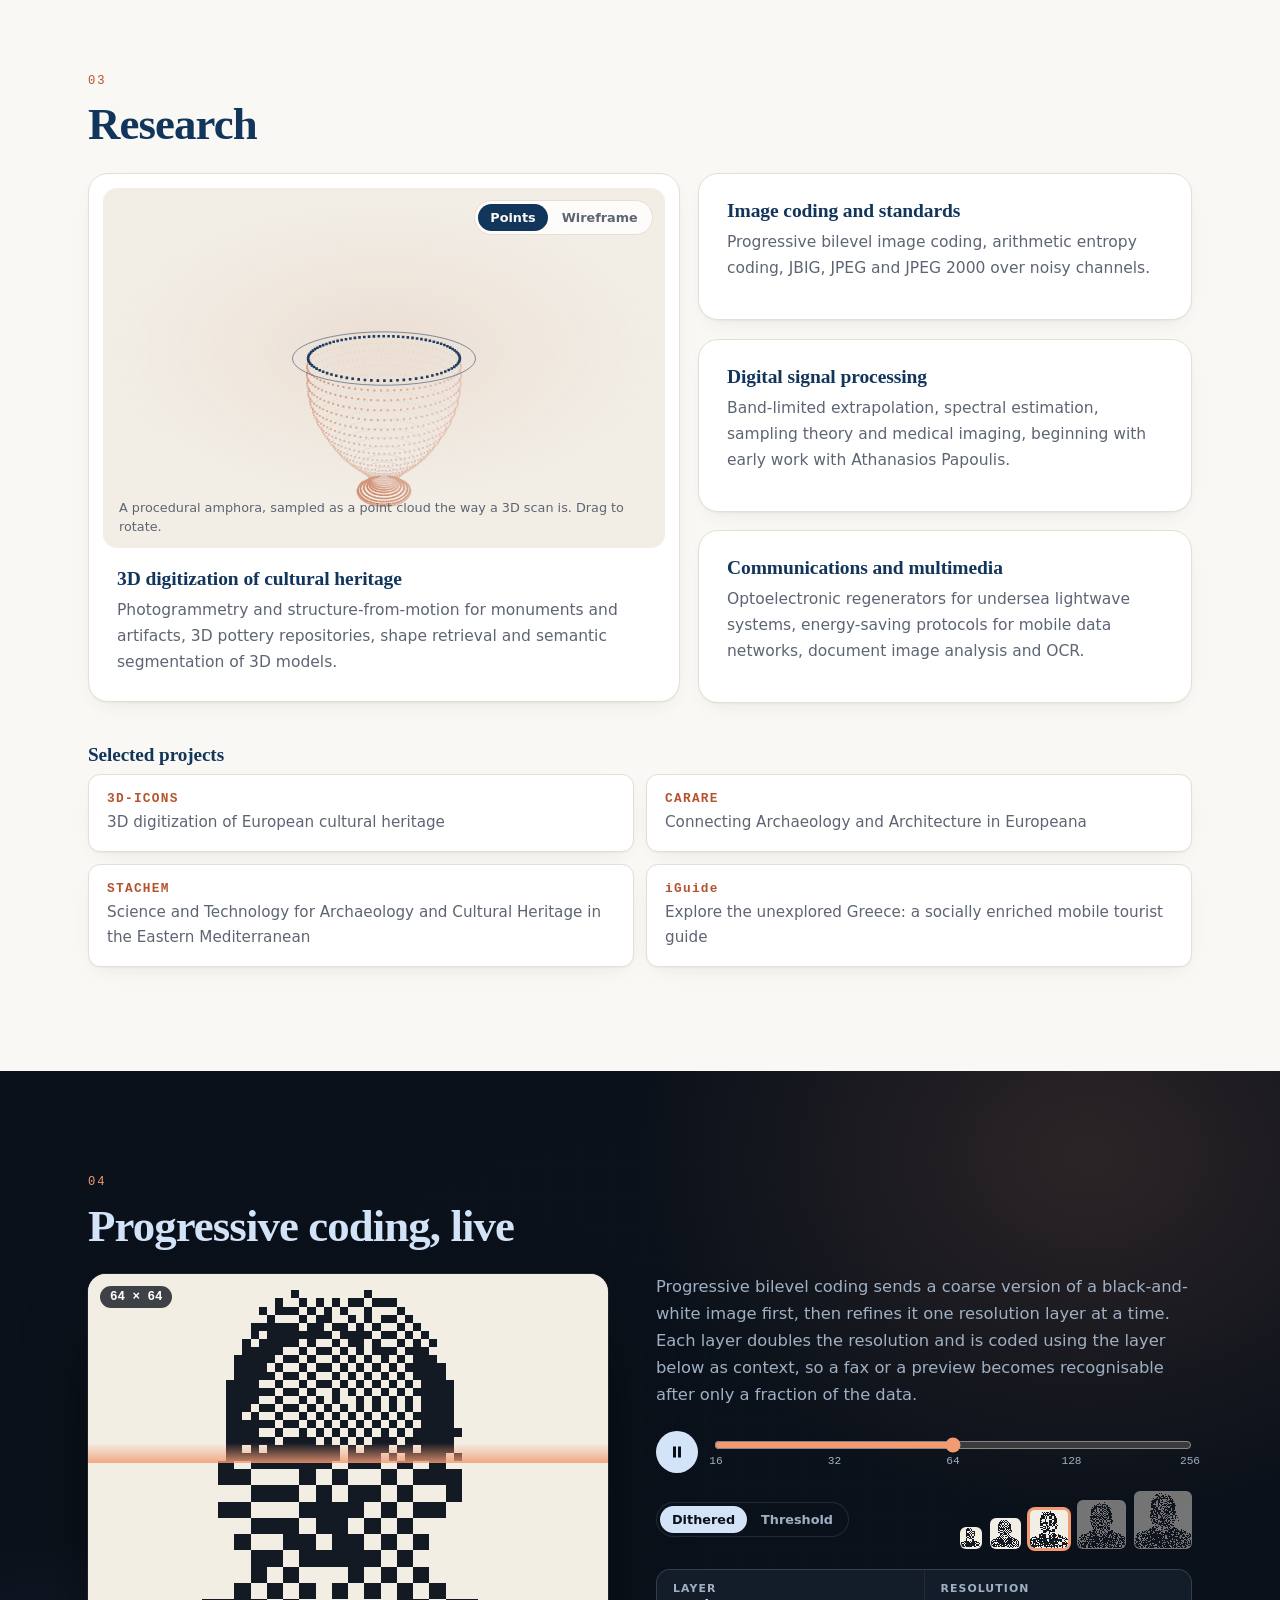
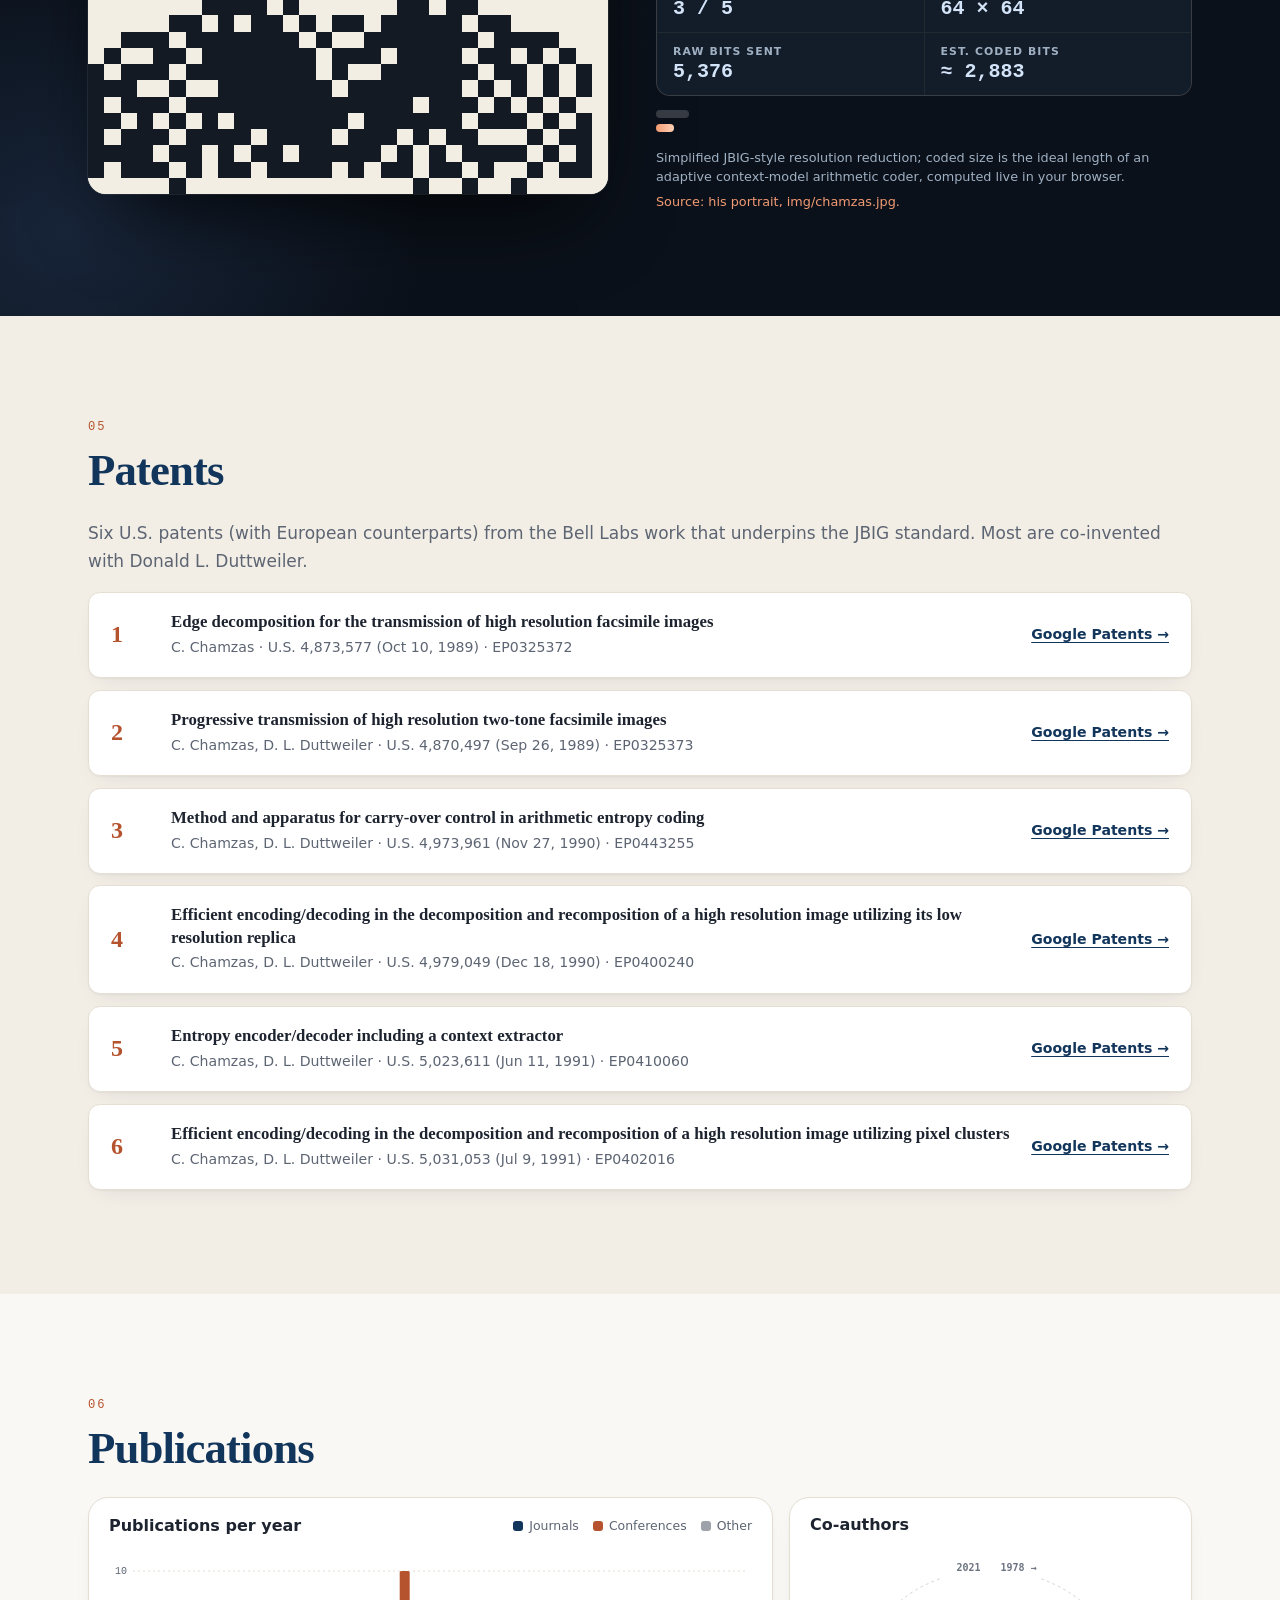
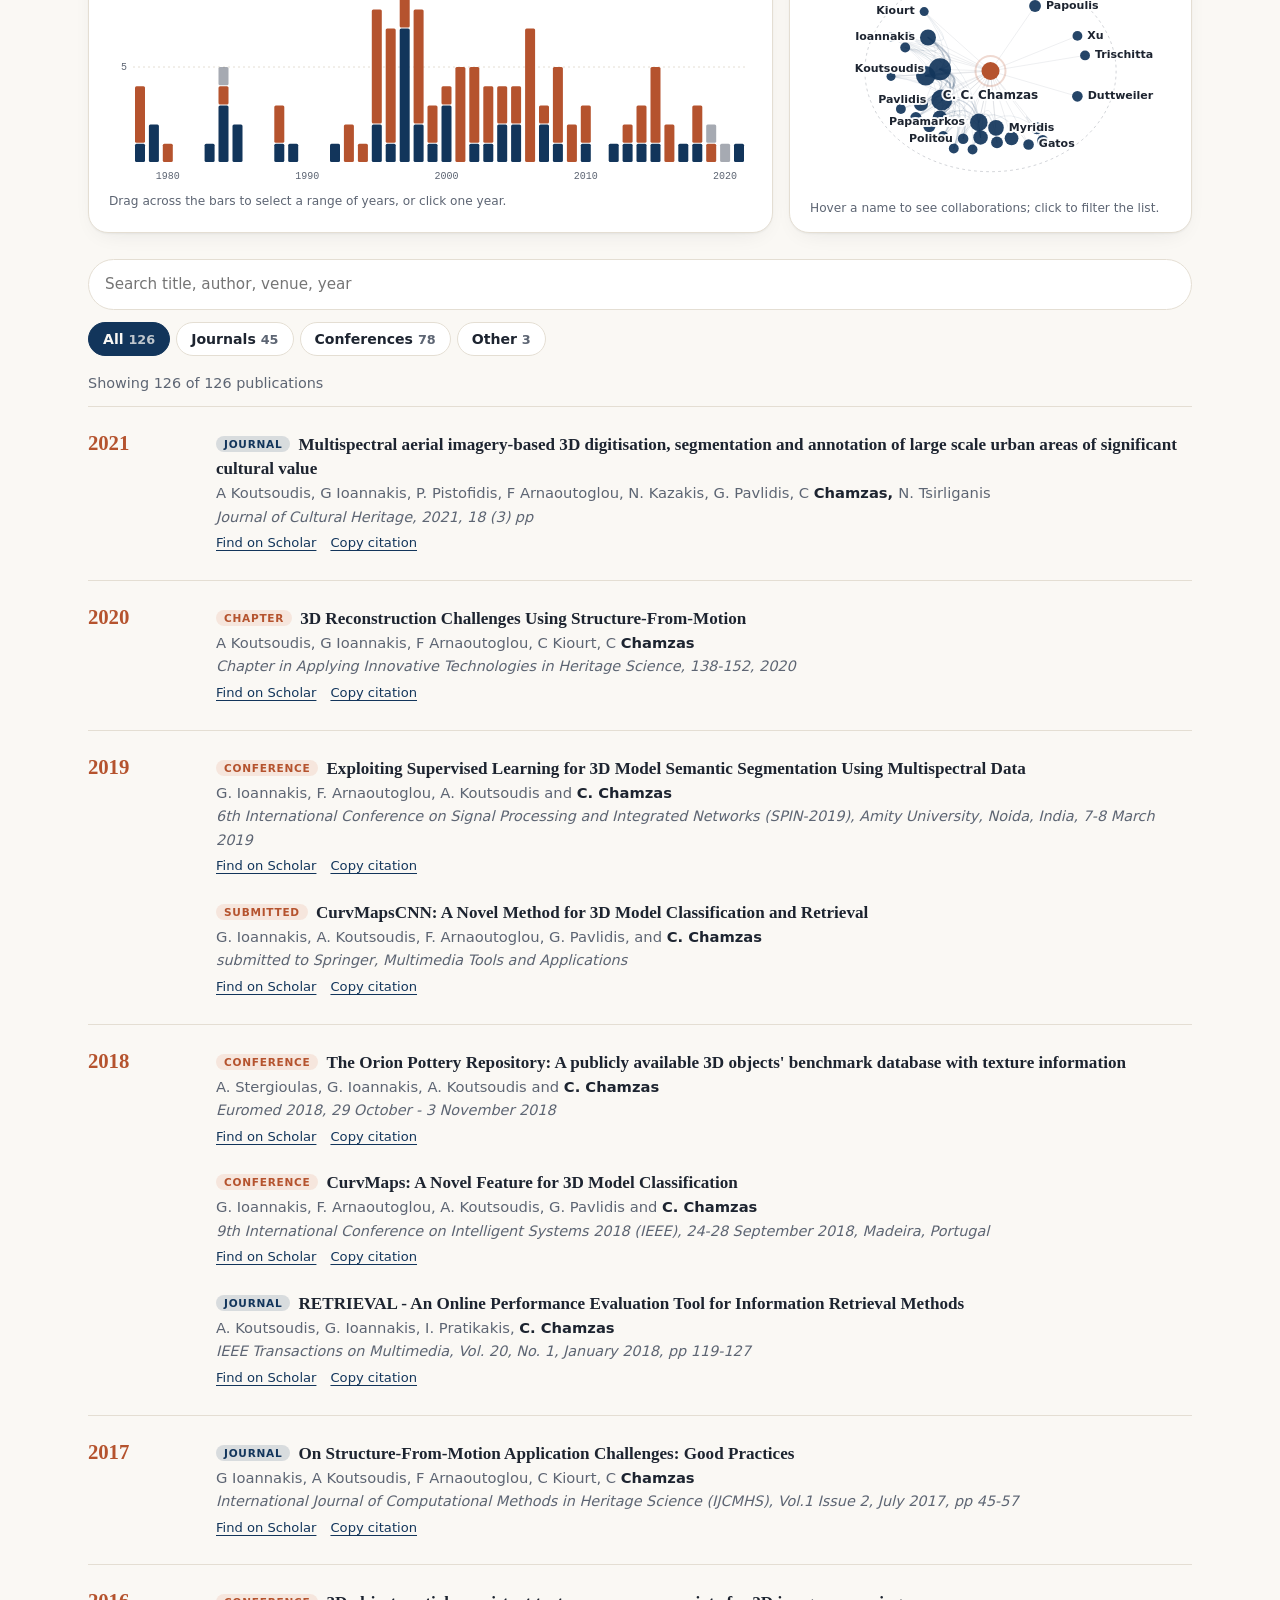
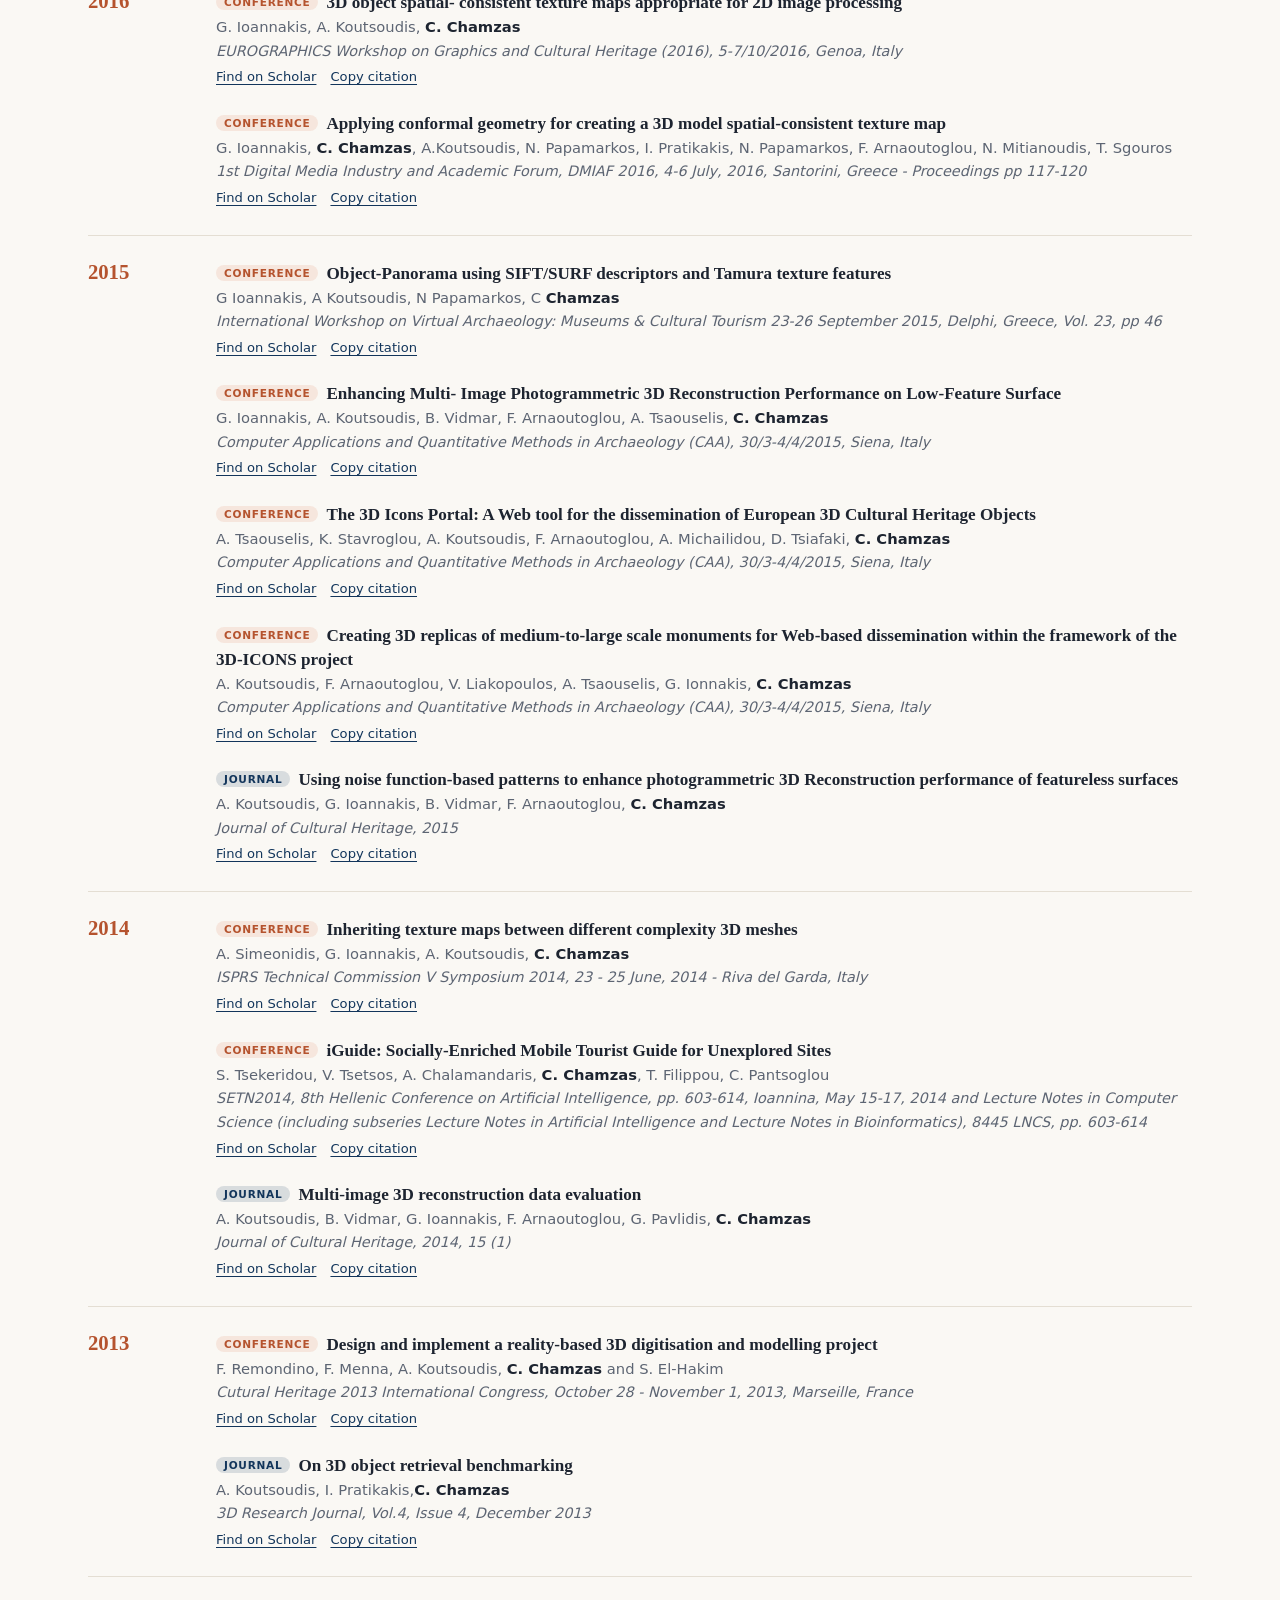
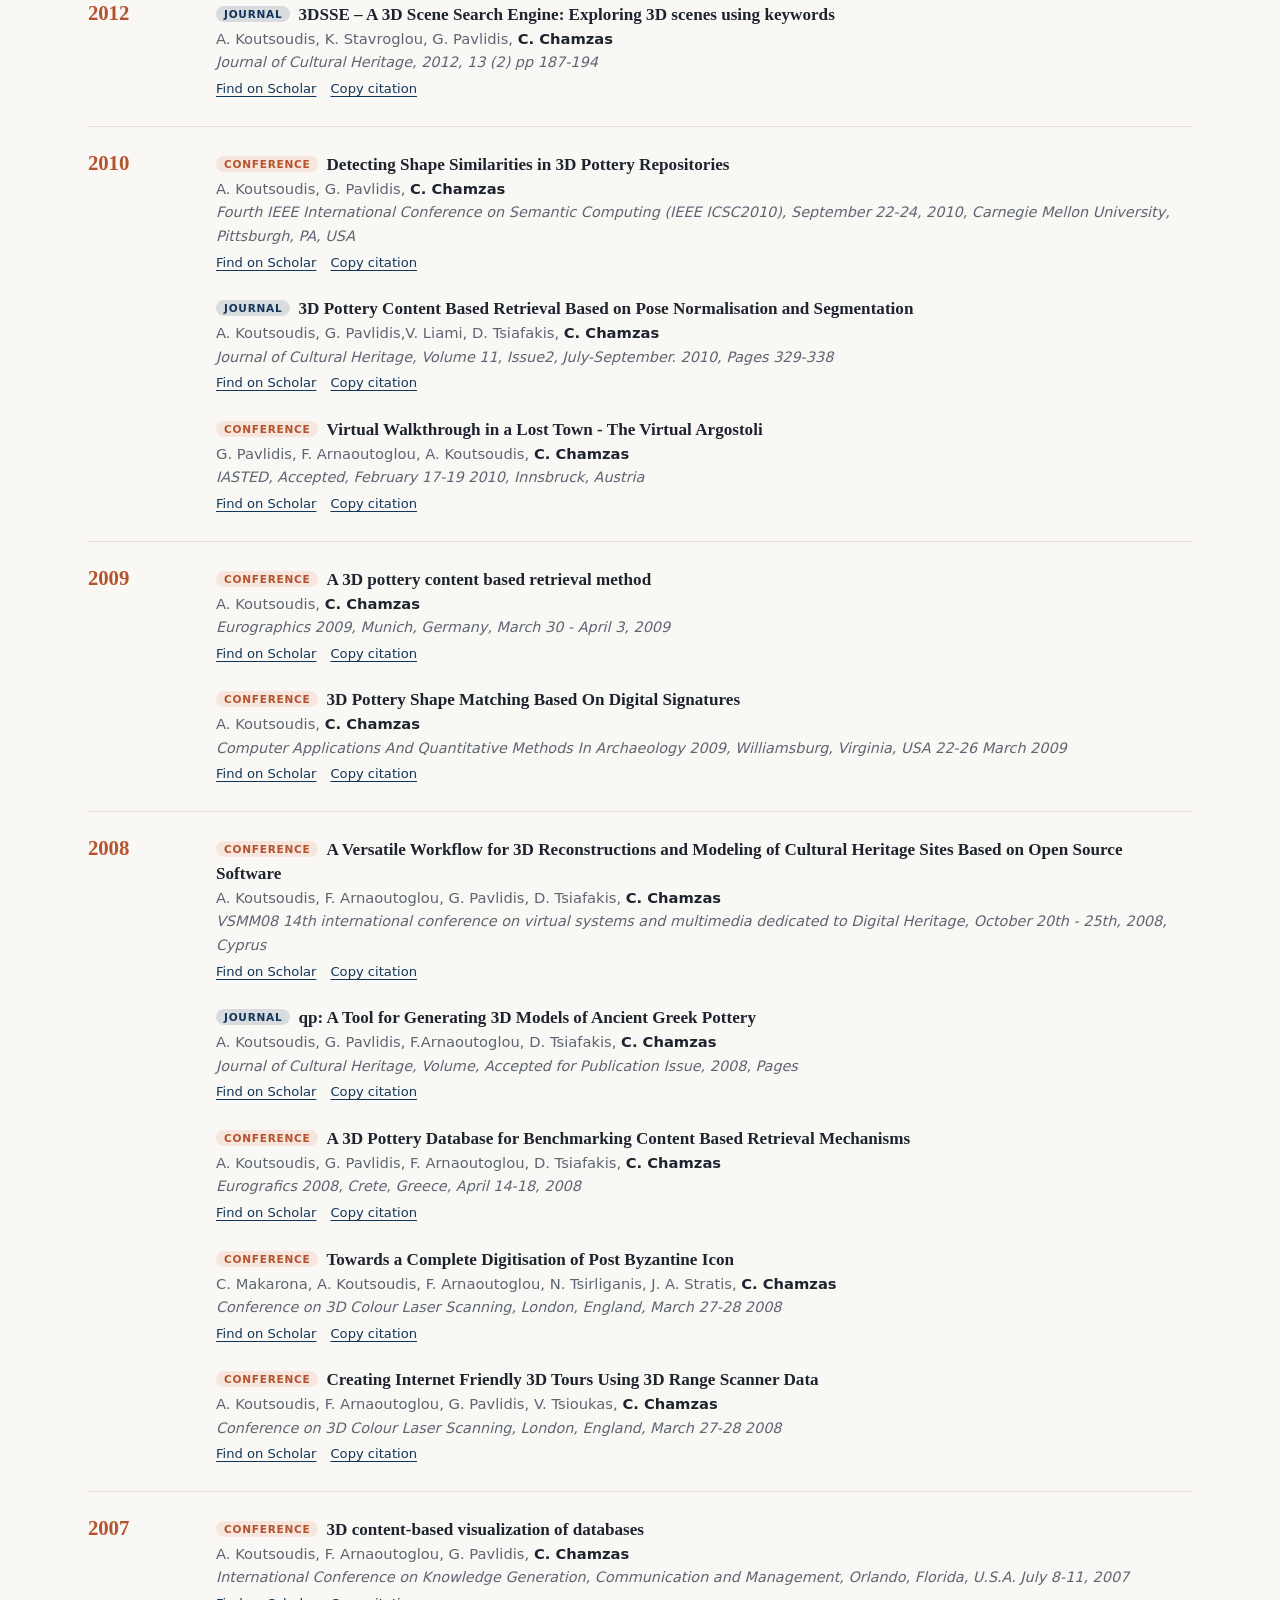
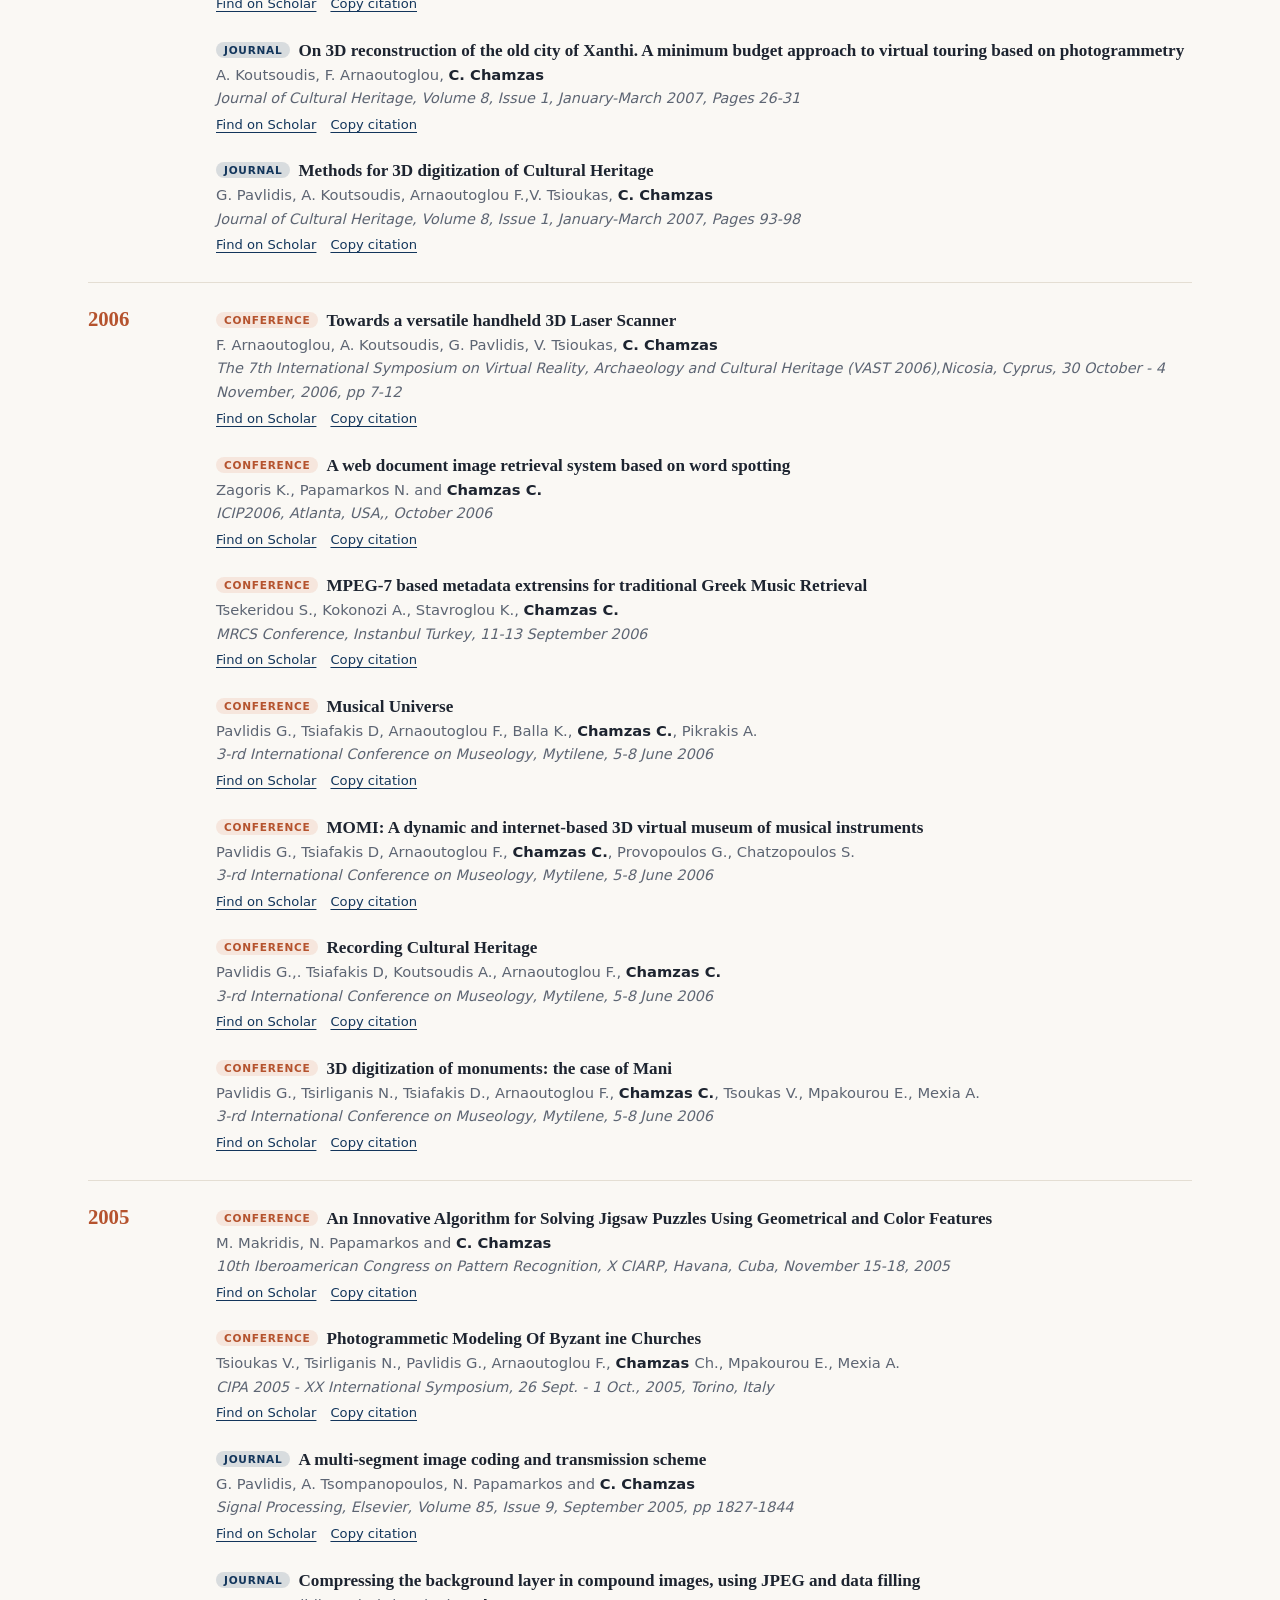
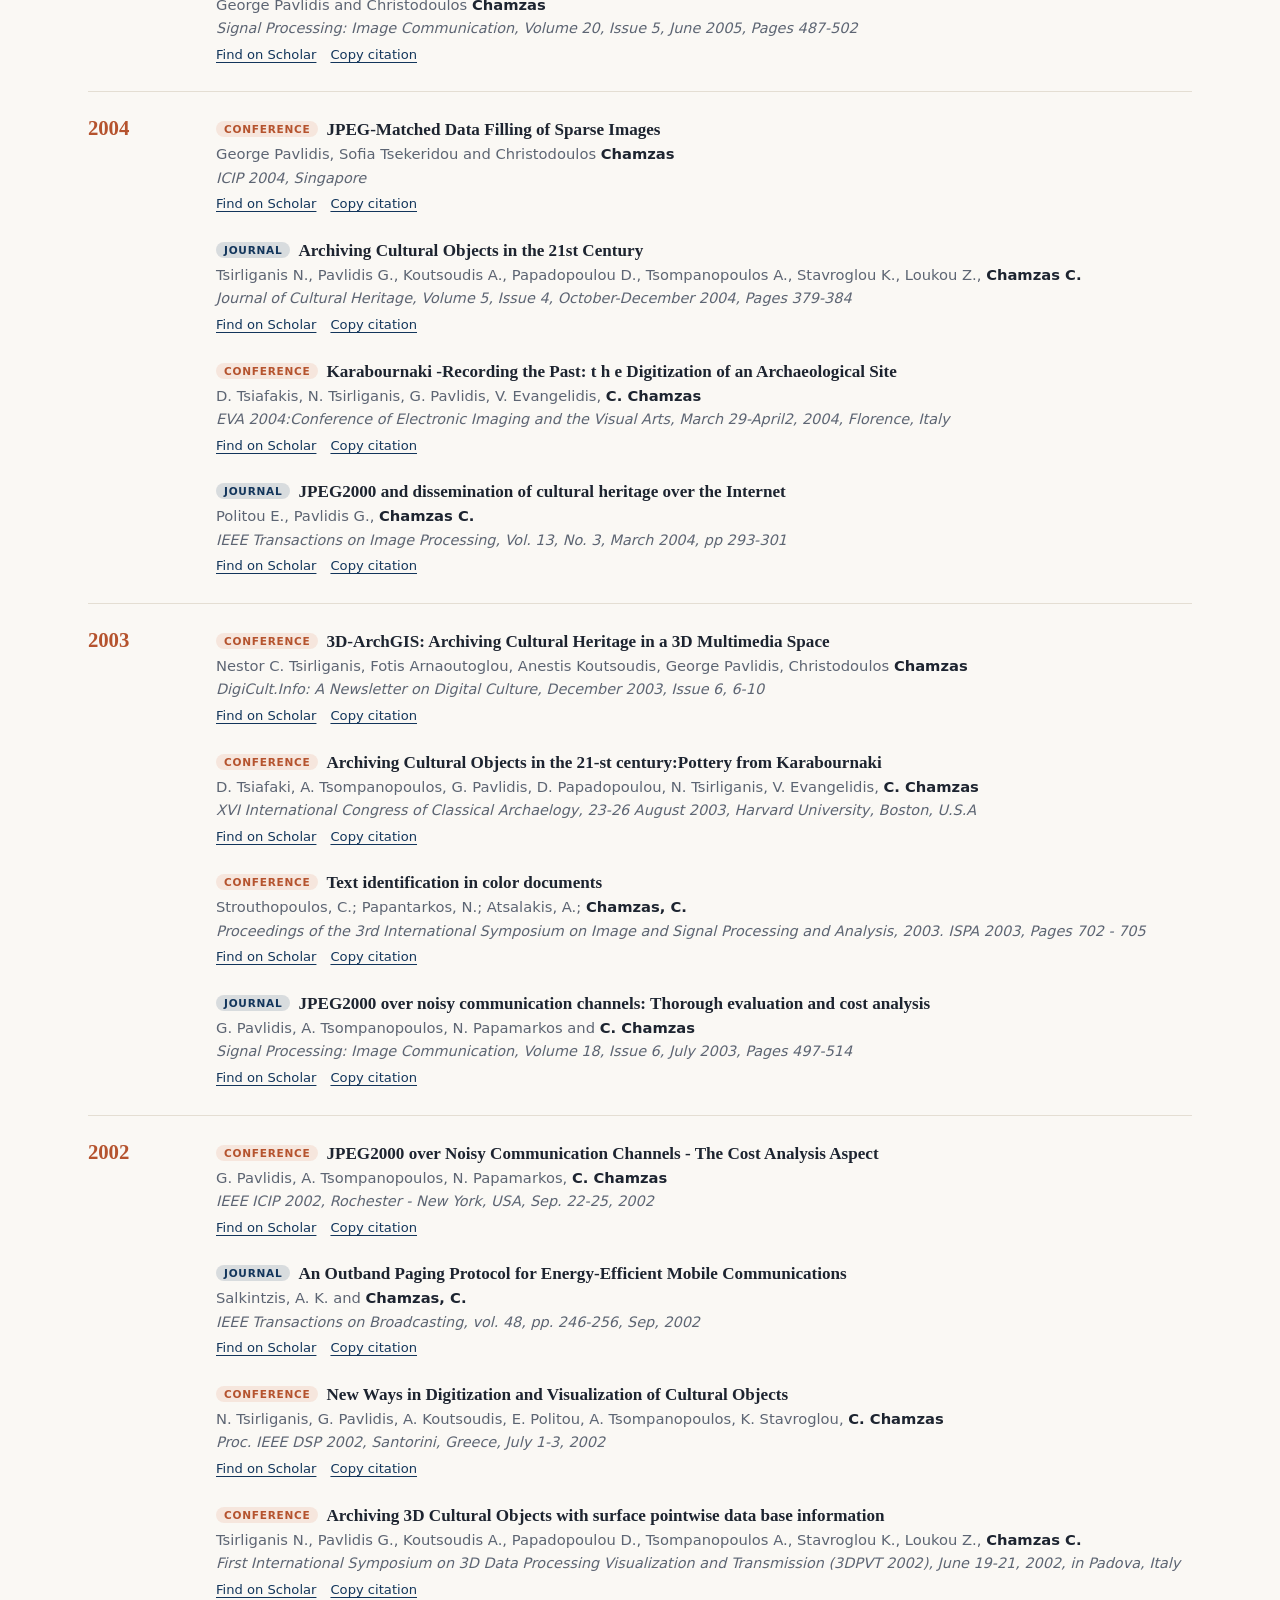
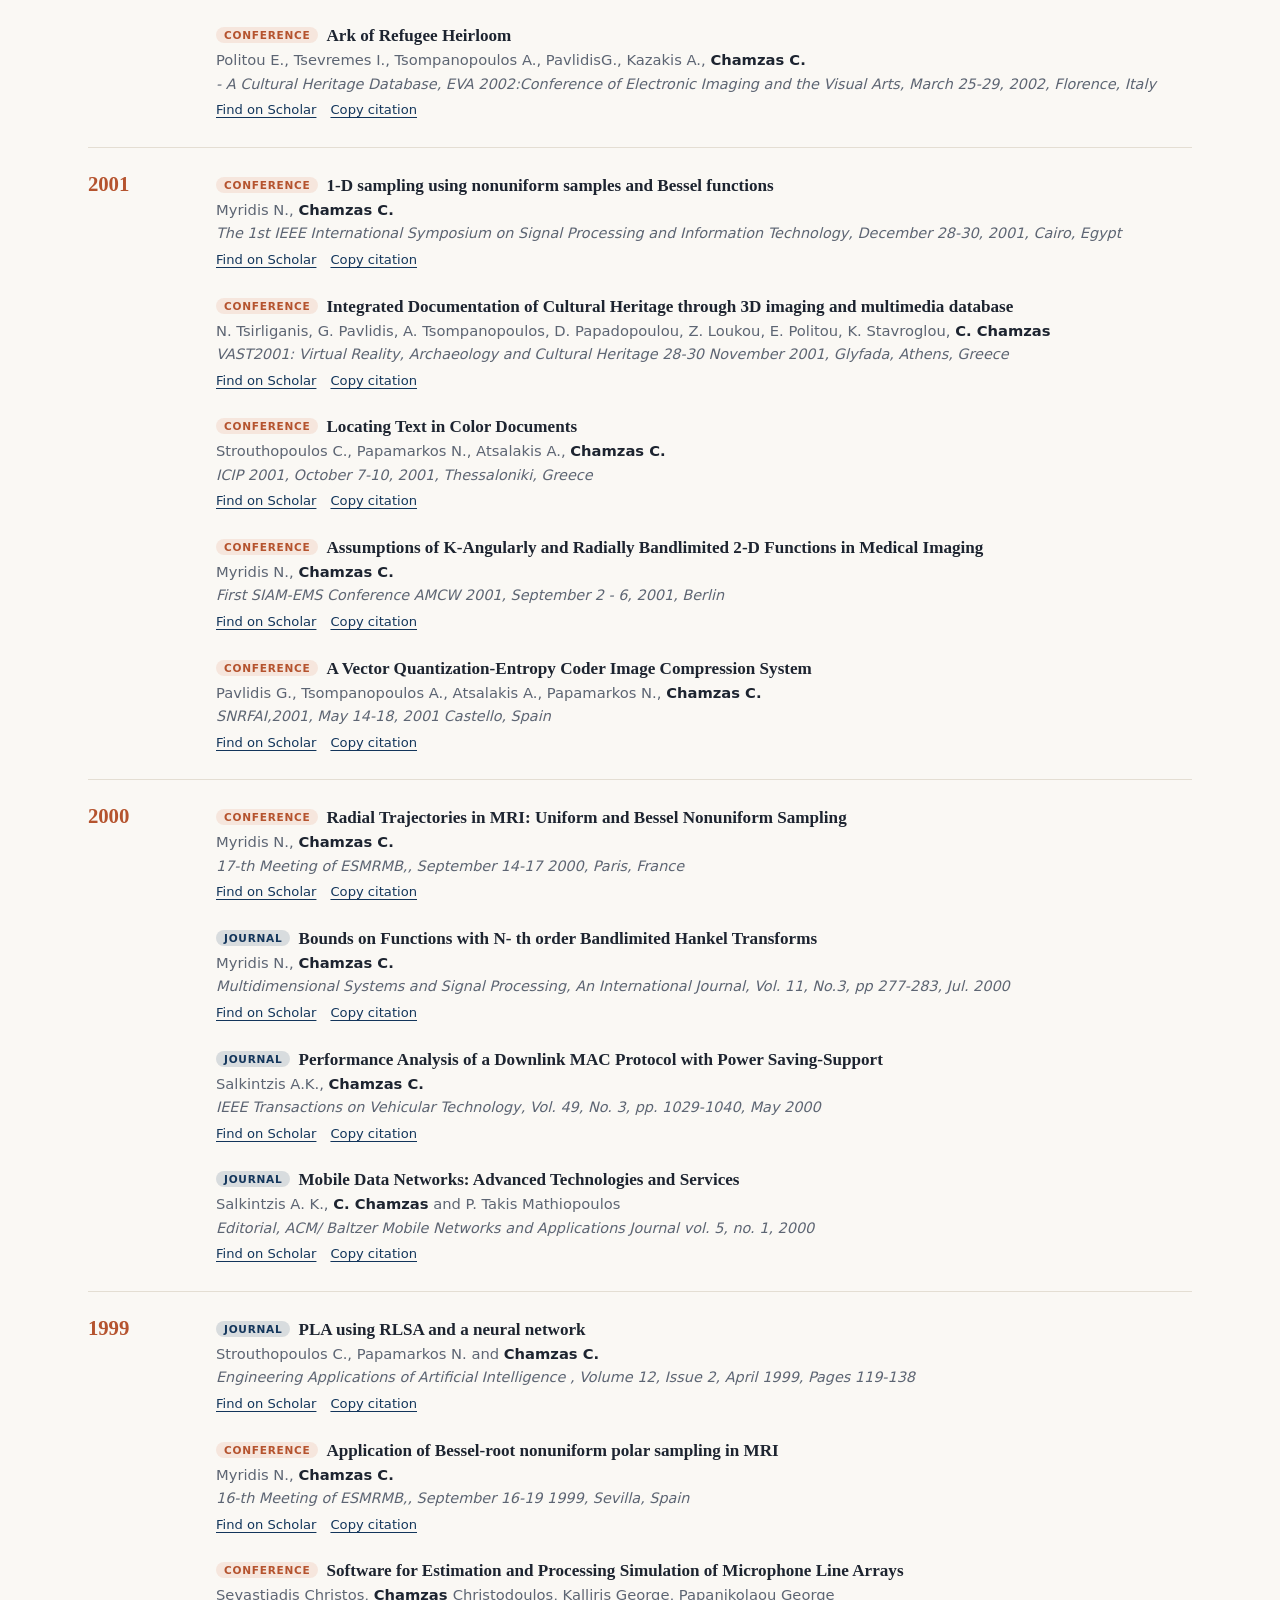
==== commit 141779c1: "Fix link for Dimitrios in family section Corrected the link for Dimitrios in the family paragraph." ====
--- a/index.html
+++ b/index.html
@@ -139,7 +139,7 @@
           <p>He is a Senior Member of IEEE, a member of Sigma Xi and of the Technical Chamber of Greece, a former
             Editor of the IEEE Transactions on Communications (1989&ndash;1996), and a former Distinguished Member of
             Technical Staff at AT&amp;T Bell Laboratories.</p>
-          <p class="family">He has been married since 1993 to <a href="https://chamzas.github.io/elpis/">Dr. Elpida (Elpis) Antonopoulou</a>, anaesthesiologist and head of the Anaesthesiology Department at the General Hospital of Xanthi; they have three children, <a href="https://cchamzas.com">Constantinos</a>, <a href=https://jimas95.github.io/portfolio/Dimitrios</a> and Athanasios.</p>
+          <p class="family">He has been married since 1993 to <a href="https://chamzas.github.io/elpis/">Dr. Elpida (Elpis) Antonopoulou</a>, anaesthesiologist and head of the Anaesthesiology Department at the General Hospital of Xanthi; they have three children, <a href="https://cchamzas.com">Constantinos</a>, <a href="https://jimas95.github.io/portfolio/"> Dimitrios</a> and Athanasios.</p>
         </div>
         <div class="el">
           <p>Ο Χριστόδουλος Χαμζάς γεννήθηκε στην Κομοτηνή. Πήρε το Δίπλωμα Ηλεκτρολόγου Μηχανολόγου Μηχανικού από
